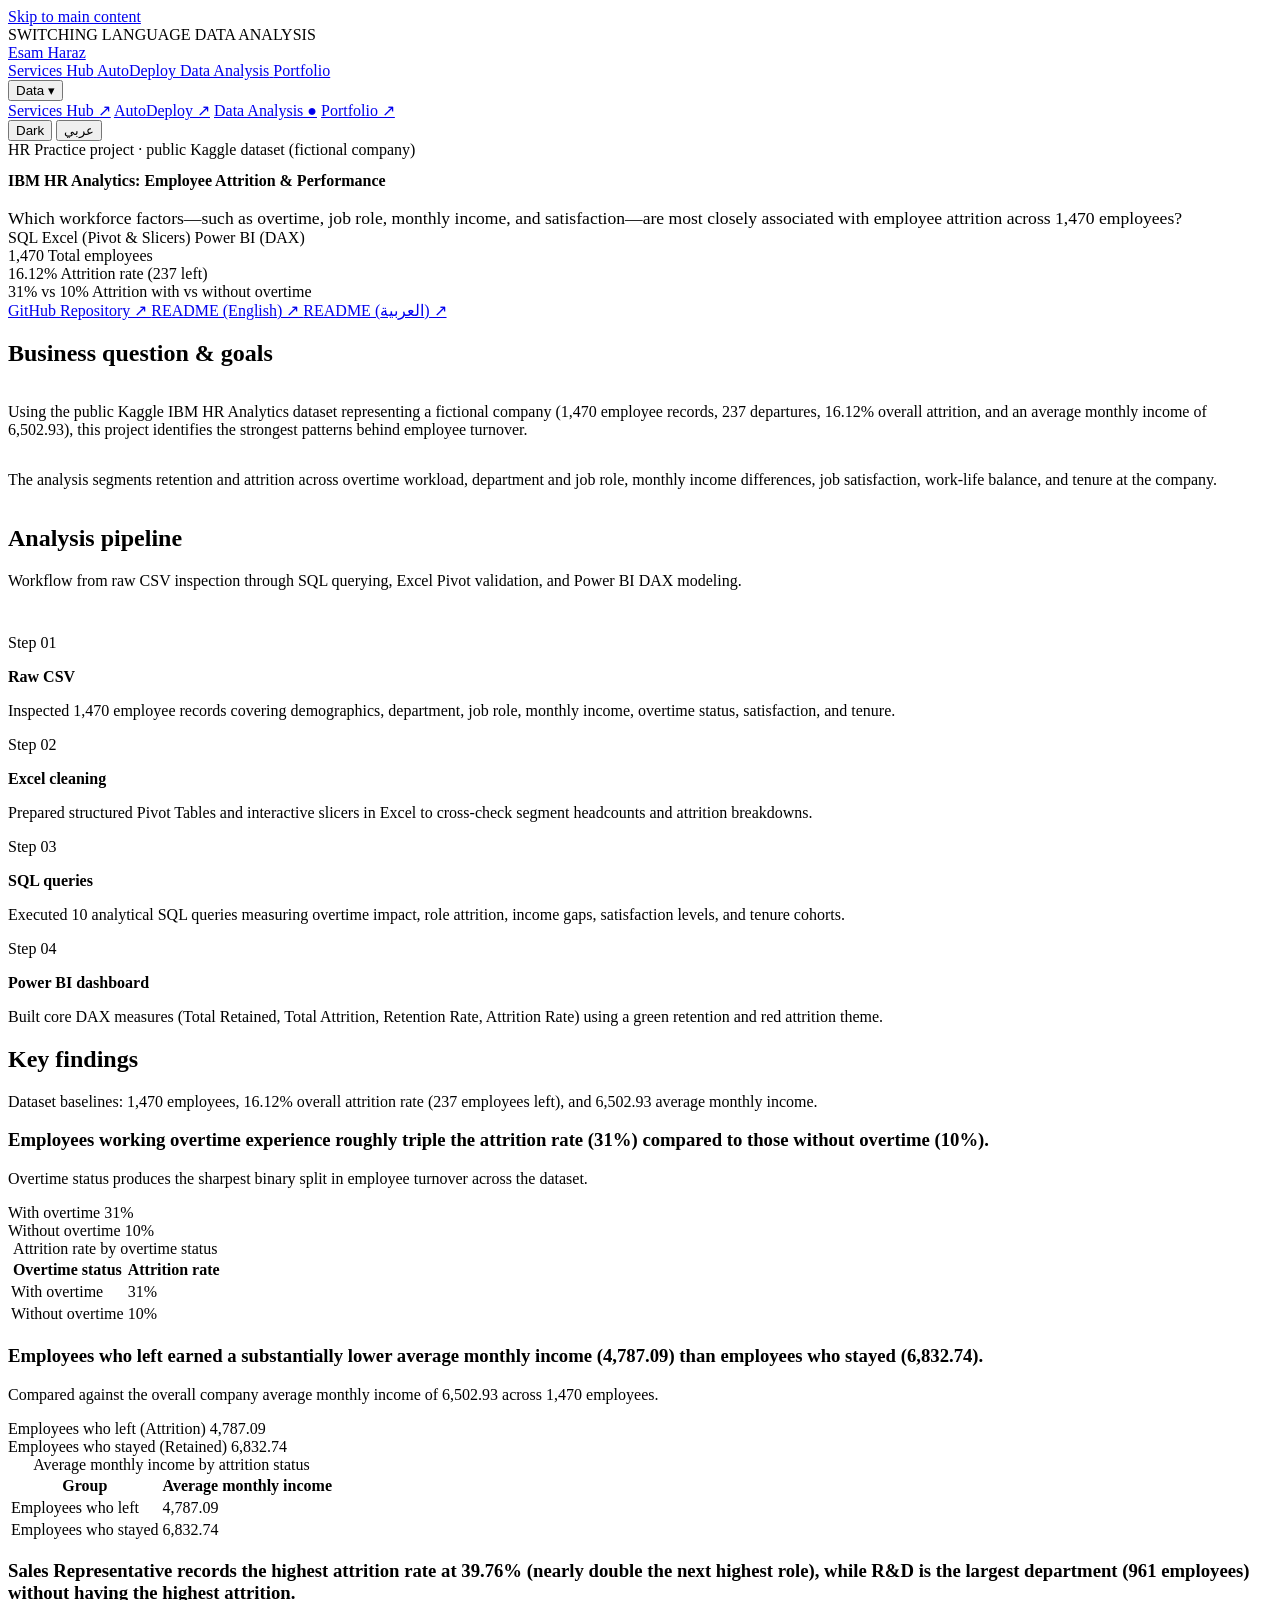
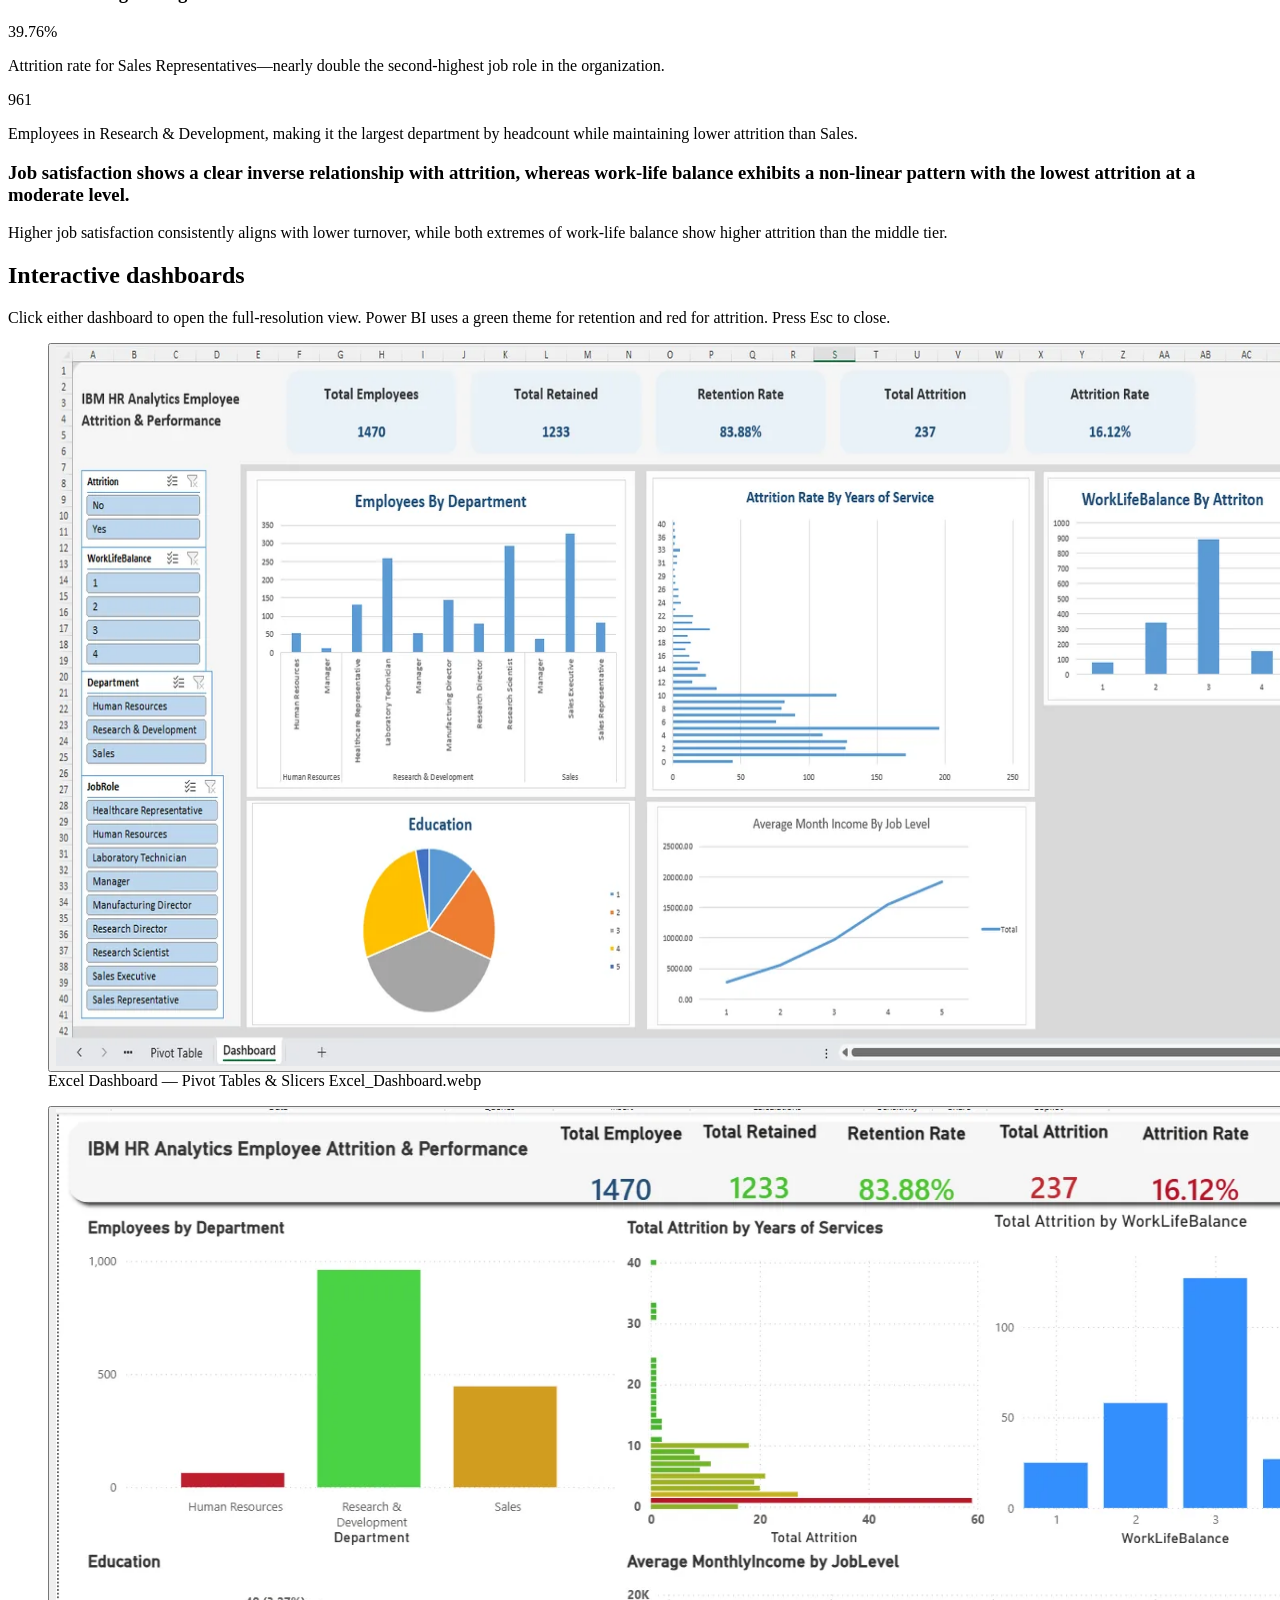
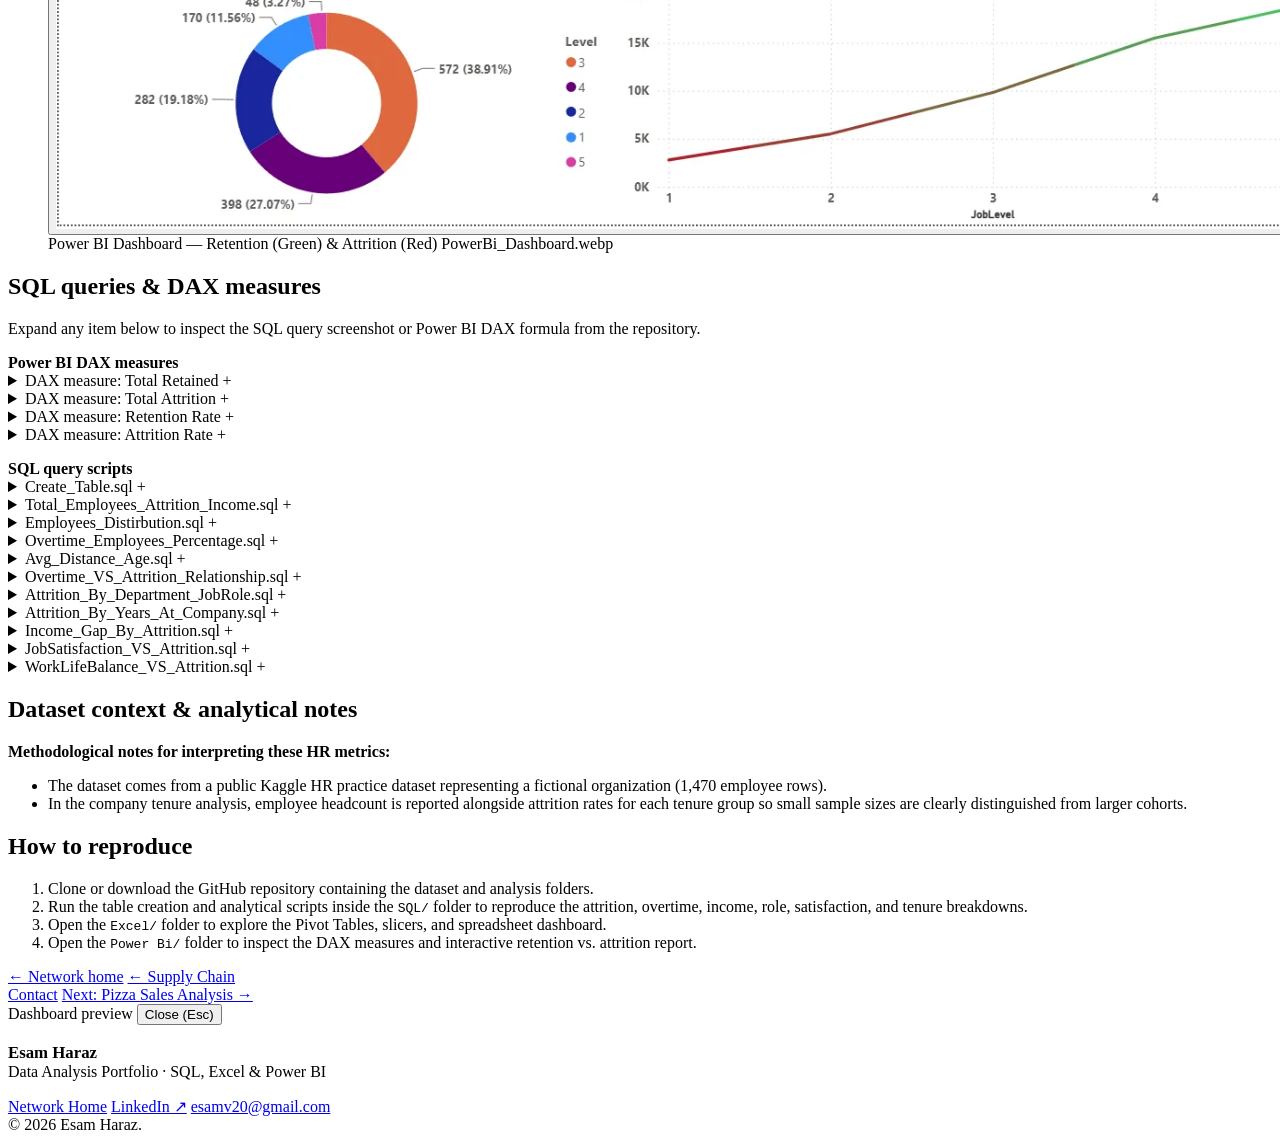
==== assets/projects/hr-attrition/index.html @ e6b3f47f "Create index.html" ====
<!DOCTYPE html>
<html lang="en" dir="ltr" data-site="data">
<head>
  <meta charset="UTF-8">
  <meta name="viewport" content="width=device-width, initial-scale=1.0">

  <!-- Single Site Config Block -->
  <script>
    window.SITE_CONFIG = {
      baseUrl: "https://esam-haraz.github.io/Data-Analysis/",
      currentSiteId: "data",
      sitesGraph: [
        { id: "hub", labelEn: "Services Hub", labelAr: "المركز الرئيسي", url: "https://esam-haraz.github.io/hub/" },
        { id: "autodeploy", labelEn: "AutoDeploy", labelAr: "AutoDeploy", url: "https://esam-haraz.github.io/AutoDeploy/" },
        { id: "data", labelEn: "Data Analysis", labelAr: "تحليل البيانات", url: "../../../" },
        { id: "portfolio", labelEn: "Portfolio", labelAr: "معرض الأعمال", url: "https://esam-haraz.github.io/portfolio/" }
      ],
      hubContactUrl: "mailto:esamv20@gmail.com",
      email: "esamv20@gmail.com",
      linkedinUrl: "https://www.linkedin.com/in/esam-haraz-459925402"
    };
  </script>

  <!-- Primary SEO & Canonical Metadata -->
  <title>IBM HR Analytics: Employee Attrition &amp; Performance — Esam Haraz</title>
  <meta name="description" content="HR attrition analysis across 1,470 fictional employee records examining overtime, job roles, monthly income gaps, job satisfaction, and work-life balance using SQL, Excel, and Power BI.">
  <meta name="author" content="Esam Haraz">
  <link rel="canonical" id="meta-canonical" href="https://esam-haraz.github.io/Data-Analysis/assets/projects/hr-attrition/">

  <!-- Open Graph & Social Sharing Metadata -->
  <meta property="og:type" content="article">
  <meta property="og:locale" content="en_US">
  <meta property="og:locale:alternate" content="ar_EG">
  <meta property="og:title" content="IBM HR Analytics: Employee Attrition &amp; Performance — Esam Haraz">
  <meta property="og:description" content="HR case study analyzing 1,470 employee records with SQL queries, Excel Pivot Tables, and Power BI DAX measures.">
  <meta property="og:url" id="meta-og-url" content="https://esam-haraz.github.io/Data-Analysis/assets/projects/hr-attrition/">
  <meta property="og:image" id="meta-og-image" content="https://esam-haraz.github.io/Data-Analysis/assets/projects/hr-attrition/PowerBi_Dashboard.webp">
  <meta name="twitter:card" content="summary_large_image">
  <meta name="twitter:title" content="IBM HR Analytics: Employee Attrition &amp; Performance — Esam Haraz">
  <meta name="twitter:description" content="HR case study analyzing 1,470 employee records with SQL queries, Excel Pivot Tables, and Power BI DAX measures.">
  <meta name="twitter:image" id="meta-twitter-image" content="https://esam-haraz.github.io/Data-Analysis/assets/projects/hr-attrition/PowerBi_Dashboard.webp">

  <script>
    (function () {
      var base = (window.SITE_CONFIG && window.SITE_CONFIG.baseUrl) || "https://esam-haraz.github.io/Data-Analysis/";
      if (!base.endsWith("/")) base += "/";
      var pageUrl = base + "assets/projects/hr-attrition/";
      var imgUrl = base + "assets/projects/hr-attrition/PowerBi_Dashboard.webp";
      var canonical = document.getElementById("meta-canonical");
      var ogUrl = document.getElementById("meta-og-url");
      var ogImg = document.getElementById("meta-og-image");
      var twImg = document.getElementById("meta-twitter-image");
      if (canonical) canonical.setAttribute("href", pageUrl);
      if (ogUrl) ogUrl.setAttribute("content", pageUrl);
      if (ogImg) ogImg.setAttribute("content", imgUrl);
      if (twImg) twImg.setAttribute("content", imgUrl);
    })();
  </script>

  <!-- Inline Vector Favicon (Pipeline Amber #FFB020) -->
  <link rel="icon" type="image/svg+xml" href="data:image/svg+xml,%3Csvg xmlns='http://www.w3.org/2000/svg' viewBox='0 0 64 64'%3E%3Crect x='4' y='4' width='56' height='56' rx='12' fill='%230D1F1A' stroke='%23FFB020' stroke-width='3'/%3E%3Crect x='16' y='34' width='8' height='16' rx='4' fill='%23FFB020'/%3E%3Crect x='28' y='24' width='8' height='26' rx='4' fill='%23FFB020'/%3E%3Crect x='40' y='15' width='8' height='35' rx='4' fill='%23FFB020'/%3E%3C/svg%3E">

  <!-- Google Fonts -->
  <link rel="preconnect" href="https://fonts.googleapis.com">
  <link rel="preconnect" href="https://fonts.gstatic.com" crossorigin>
  <link href="https://fonts.googleapis.com/css2?family=Bricolage+Grotesque:wght@700;800&family=DM+Mono:wght@400;500&family=IBM+Plex+Sans+Arabic:wght@400;500;600;700&family=Instrument+Sans:wght@400;500;600;700&display=swap" rel="stylesheet">

  <!-- Shared Design System v1.1 -->
  <link rel="stylesheet" href="../../ds.css">
  <script src="../../ds.js" defer></script>
</head>
<body class="has-rail">
  <a href="#main-content" class="ds-skip-link" data-i18n="skipToMain">Skip to main content</a>

  <!-- Circular Language Transition Curtain -->
  <div class="ds-curtain" id="ds-curtain" aria-hidden="true">
    <div class="ds-curtain-layer ds-curtain-outer" id="ds-curtain-outer"></div>
    <div class="ds-curtain-layer ds-curtain-inner" id="ds-curtain-inner">
      <span class="ds-curtain-sub" id="ds-curtain-sub">SWITCHING LANGUAGE</span>
      <span class="ds-curtain-label" id="ds-curtain-label">DATA ANALYSIS</span>
    </div>
  </div>

  <!-- Site Header -->
  <header class="ds-header">
    <a href="../../../" class="ds-brand">
      <span class="ds-brand-mark" aria-hidden="true"></span>
      <span data-i18n="brandName">Esam Haraz</span>
    </a>

    <nav class="ds-mini-graph" id="ds-mini-graph" aria-label="Sites network navigation">
      <a href="https://esam-haraz.github.io/hub/" class="ds-mini-node">
        <span class="ds-mini-dot" aria-hidden="true"></span>
        <span>Services Hub</span>
      </a>
      <span class="ds-mini-edge" aria-hidden="true"></span>
      <a href="https://esam-haraz.github.io/AutoDeploy/" class="ds-mini-node">
        <span class="ds-mini-dot" aria-hidden="true"></span>
        <span>AutoDeploy</span>
      </a>
      <span class="ds-mini-edge" aria-hidden="true"></span>
      <a href="../../../" class="ds-mini-node is-current" aria-current="page">
        <span class="ds-mini-dot" aria-hidden="true"></span>
        <span>Data Analysis</span>
      </a>
      <span class="ds-mini-edge" aria-hidden="true"></span>
      <a href="https://esam-haraz.github.io/portfolio/" class="ds-mini-node">
        <span class="ds-mini-dot" aria-hidden="true"></span>
        <span>Portfolio</span>
      </a>
    </nav>

    <div class="ds-nav-dropdown" id="ds-nav-dropdown">
      <button type="button"
              class="ds-nav-dropdown-btn"
              id="ds-nav-dropdown-btn"
              aria-expanded="false"
              aria-controls="ds-nav-dropdown-menu">
        Data ▾
      </button>
      <div class="ds-nav-dropdown-menu" id="ds-nav-dropdown-menu" role="menu">
        <a href="https://esam-haraz.github.io/hub/" role="menuitem">Services Hub ↗</a>
        <a href="https://esam-haraz.github.io/AutoDeploy/" role="menuitem">AutoDeploy ↗</a>
        <a href="../../../" class="is-current" aria-current="page" role="menuitem">Data Analysis ●</a>
        <a href="https://esam-haraz.github.io/portfolio/" role="menuitem">Portfolio ↗</a>
      </div>
    </div>

    <div class="ds-header-controls">
      <button type="button" class="ds-icon-btn" id="ds-theme-toggle" aria-pressed="false" aria-label="Switch to dark mode">
        <span data-theme-label>Dark</span>
      </button>
      <button type="button" class="ds-icon-btn" id="ds-lang-toggle" aria-label="التبديل إلى اللغة العربية">
        عربي
      </button>
    </div>
  </header>

  <!-- Mobile Top Scroll Progress Bar -->
  <div class="ds-top-progress" aria-hidden="true">
    <div class="ds-top-progress-fill"></div>
  </div>

  <!-- Desktop Vertical Pipeline Rail (No Decorative Numbers) -->
  <nav class="ds-rail" aria-label="Case study sections">
    <div class="ds-rail-track" aria-hidden="true">
      <div class="ds-rail-fill"></div>
    </div>
    <a href="#sec-hero" class="ds-rail-node is-active" data-target="sec-hero" aria-label="Overview"></a>
    <a href="#sec-question" class="ds-rail-node" data-target="sec-question" aria-label="Business question"></a>
    <a href="#sec-pipeline" class="ds-rail-node" data-target="sec-pipeline" aria-label="Analysis pipeline"></a>
    <a href="#sec-findings" class="ds-rail-node" data-target="sec-findings" aria-label="Findings"></a>
    <a href="#sec-dashboards" class="ds-rail-node" data-target="sec-dashboards" aria-label="Dashboards"></a>
    <a href="#sec-sql" class="ds-rail-node" data-target="sec-sql" aria-label="SQL and DAX"></a>
    <a href="#sec-quality" class="ds-rail-node" data-target="sec-quality" aria-label="Data notes"></a>
    <a href="#sec-reproduce" class="ds-rail-node" data-target="sec-reproduce" aria-label="How to reproduce"></a>
  </nav>

  <main id="main-content">
    <!-- ======================================================================
         1. HERO & SINGLE-METRIC KPI CARDS
         ====================================================================== -->
    <section class="ds-section" id="sec-hero" aria-labelledby="project-title">
      <div class="ds-container">
        <div class="ds-chips-row" style="margin-block-end: var(--space-3);">
          <span class="ds-chip ds-chip-accent" data-i18n="domainChip">HR</span>
          <span class="ds-chip" data-i18n="practiceChip">Practice project · public Kaggle dataset (fictional company)</span>
        </div>

        <h1 id="project-title" style="font-size: var(--text-hero); line-height: 1.15; margin-block-end: var(--space-3);" data-i18n="projectTitle">
          IBM HR Analytics: Employee Attrition &amp; Performance
        </h1>

        <p style="font-size: 1.1rem; color: var(--ink-muted); margin-block-end: var(--space-4);" data-i18n="heroQuestion">
          Which workforce factors—such as overtime, job role, monthly income, and satisfaction—are most closely associated with employee attrition across 1,470 employees?
        </p>

        <!-- Tool Chips -->
        <div class="ds-chips-row" style="margin-block-end: var(--space-5);">
          <span class="ds-chip">SQL</span>
          <span class="ds-chip" data-i18n="toolExcel">Excel (Pivot &amp; Slicers)</span>
          <span class="ds-chip">Power BI (DAX)</span>
        </div>

        <!-- 3 KPI Cards (1 Metric per Card) -->
        <div class="ds-kpi-grid">
          <div class="ds-kpi-card">
            <span class="ds-kpi-val">1,470</span>
            <span class="ds-kpi-label" data-i18n="kpi1Label">Total employees</span>
          </div>
          <div class="ds-kpi-card">
            <span class="ds-kpi-val">16.12%</span>
            <span class="ds-kpi-label" data-i18n="kpi2Label">Attrition rate (237 left)</span>
          </div>
          <div class="ds-kpi-card">
            <span class="ds-kpi-val">31% vs 10%</span>
            <span class="ds-kpi-label" data-i18n="kpi3Label">Attrition with vs without overtime</span>
          </div>
        </div>

        <!-- Action Buttons -->
        <div class="ds-chips-row">
          <a href="https://github.com/Esam-Haraz/IBM-HR-Analytics-Employee-Attrition-Performance" target="_blank" rel="noopener noreferrer" class="ds-btn ds-btn-primary" data-i18n="btnRepo">
            GitHub Repository ↗
          </a>
          <a href="https://github.com/Esam-Haraz/IBM-HR-Analytics-Employee-Attrition-Performance/blob/main/README.md" target="_blank" rel="noopener noreferrer" class="ds-btn ds-btn-secondary" data-i18n="btnReadmeEn">
            README (English) ↗
          </a>
          <a href="https://github.com/Esam-Haraz/IBM-HR-Analytics-Employee-Attrition-Performance/blob/main/README.ar.md" target="_blank" rel="noopener noreferrer" class="ds-btn ds-btn-secondary" data-i18n="btnReadmeAr">
            README (العربية) ↗
          </a>
        </div>
      </div>
    </section>

    <!-- ======================================================================
         2. BUSINESS QUESTION
         ====================================================================== -->
    <section class="ds-section" id="sec-question" aria-labelledby="q-title">
      <div class="ds-container">
        <div class="ds-section-header">
          <h2 class="ds-section-title" id="q-title" data-i18n="qTitle">Business question &amp; goals</h2>
        </div>

        <div class="ds-node">
          <div class="ds-node-body" style="display: flex; flex-direction: column; gap: var(--space-3);">
            <p data-i18n="qPara1">
              Using the public Kaggle IBM HR Analytics dataset representing a fictional company (1,470 employee records, 237 departures, 16.12% overall attrition, and an average monthly income of 6,502.93), this project identifies the strongest patterns behind employee turnover.
            </p>
            <p data-i18n="qPara2">
              The analysis segments retention and attrition across overtime workload, department and job role, monthly income differences, job satisfaction, work-life balance, and tenure at the company.
            </p>
          </div>
        </div>
      </div>
    </section>

    <!-- ======================================================================
         3. ANALYSIS PIPELINE (4 STEPS WITH NUMBERING)
         ====================================================================== -->
    <section class="ds-section" id="sec-pipeline" aria-labelledby="pipe-title">
      <div class="ds-container">
        <div class="ds-section-header">
          <h2 class="ds-section-title" id="pipe-title" data-i18n="pipeTitle">Analysis pipeline</h2>
          <p class="ds-section-desc" data-i18n="pipeDesc">
            Workflow from raw CSV inspection through SQL querying, Excel Pivot validation, and Power BI DAX modeling.
          </p>
        </div>

        <svg class="ds-connector" data-scroll-fill viewBox="0 0 800 24" preserveAspectRatio="none" style="inline-size: 100%; block-size: 24px; margin-block-end: var(--space-3);" aria-hidden="true">
          <line class="ds-connector-base" x1="0" y1="12" x2="800" y2="12"></line>
          <line class="ds-connector-fill" x1="0" y1="12" x2="800" y2="12"></line>
        </svg>

        <div class="ds-pipeline-row">
          <div class="ds-pipeline-step">
            <span class="ds-step-badge">Step 01</span>
            <h3 style="font-size: var(--text-h3);" data-i18n="pStep1Title">Raw CSV</h3>
            <p style="font-size: var(--text-sm); color: var(--ink-muted);" data-i18n="pStep1Body">
              Inspected 1,470 employee records covering demographics, department, job role, monthly income, overtime status, satisfaction, and tenure.
            </p>
          </div>

          <div class="ds-pipeline-step">
            <span class="ds-step-badge">Step 02</span>
            <h3 style="font-size: var(--text-h3);" data-i18n="pStep2Title">Excel cleaning</h3>
            <p style="font-size: var(--text-sm); color: var(--ink-muted);" data-i18n="pStep2Body">
              Prepared structured Pivot Tables and interactive slicers in Excel to cross-check segment headcounts and attrition breakdowns.
            </p>
          </div>

          <div class="ds-pipeline-step">
            <span class="ds-step-badge">Step 03</span>
            <h3 style="font-size: var(--text-h3);" data-i18n="pStep3Title">SQL queries</h3>
            <p style="font-size: var(--text-sm); color: var(--ink-muted);" data-i18n="pStep3Body">
              Executed 10 analytical SQL queries measuring overtime impact, role attrition, income gaps, satisfaction levels, and tenure cohorts.
            </p>
          </div>

          <div class="ds-pipeline-step">
            <span class="ds-step-badge">Step 04</span>
            <h3 style="font-size: var(--text-h3);" data-i18n="pStep4Title">Power BI dashboard</h3>
            <p style="font-size: var(--text-sm); color: var(--ink-muted);" data-i18n="pStep4Body">
              Built core DAX measures (Total Retained, Total Attrition, Retention Rate, Attrition Rate) using a green retention and red attrition theme.
            </p>
          </div>
        </div>
      </div>
    </section>

    <!-- ======================================================================
         4. FINDINGS (ZERO-BASELINE HORIZONTAL BARS & SINGLE-NUMBER CALLOUTS)
         ====================================================================== -->
    <section class="ds-section" id="sec-findings" aria-labelledby="find-title">
      <div class="ds-container">
        <div class="ds-section-header">
          <h2 class="ds-section-title" id="find-title" data-i18n="findTitle">Key findings</h2>
          <p class="ds-section-desc" data-i18n="findDesc">
            Dataset baselines: 1,470 employees, 16.12% overall attrition rate (237 employees left), and 6,502.93 average monthly income.
          </p>
        </div>

        <div class="ds-findings-list">

          <!-- Finding 1: Overtime vs Attrition (2 Comparable Percentages -> Zero-Baseline Bars) -->
          <article class="ds-finding-card">
            <div>
              <h3 class="ds-finding-title" data-i18n="f1Title">
                Employees working overtime experience roughly triple the attrition rate (31%) compared to those without overtime (10%).
              </h3>
              <p class="ds-finding-note" data-i18n="f1Note">
                Overtime status produces the sharpest binary split in employee turnover across the dataset.
              </p>
            </div>

            <div class="ds-bar-chart" role="img" aria-label="Attrition rate by overtime status: With overtime 31%, Without overtime 10%">
              <div class="ds-bar-row">
                <div class="ds-bar-meta">
                  <span class="ds-bar-label" data-i18n="otYes">With overtime</span>
                  <span class="ds-bar-val">31%</span>
                </div>
                <div class="ds-bar-track">
                  <div class="ds-bar-fill" style="--bar-pct: 31;"></div>
                </div>
              </div>

              <div class="ds-bar-row">
                <div class="ds-bar-meta">
                  <span class="ds-bar-label" data-i18n="otNo">Without overtime</span>
                  <span class="ds-bar-val">10%</span>
                </div>
                <div class="ds-bar-track">
                  <div class="ds-bar-fill" style="--bar-pct: 10;"></div>
                </div>
              </div>
            </div>

            <table class="ds-sr-only">
              <caption>Attrition rate by overtime status</caption>
              <thead>
                <tr><th scope="col">Overtime status</th><th scope="col">Attrition rate</th></tr>
              </thead>
              <tbody>
                <tr><td>With overtime</td><td>31%</td></tr>
                <tr><td>Without overtime</td><td>10%</td></tr>
              </tbody>
            </table>
          </article>

          <!-- Finding 2: Monthly Income Gap (2 Comparable Numbers -> Zero-Baseline Bars) -->
          <article class="ds-finding-card">
            <div>
              <h3 class="ds-finding-title" data-i18n="f2Title">
                Employees who left earned a substantially lower average monthly income (4,787.09) than employees who stayed (6,832.74).
              </h3>
              <p class="ds-finding-note" data-i18n="f2Note">
                Compared against the overall company average monthly income of 6,502.93 across 1,470 employees.
              </p>
            </div>

            <div class="ds-bar-chart" role="img" aria-label="Average monthly income by attrition status: Employees who left 4,787.09, Employees who stayed 6,832.74">
              <div class="ds-bar-row">
                <div class="ds-bar-meta">
                  <span class="ds-bar-label" data-i18n="incLeft">Employees who left (Attrition)</span>
                  <span class="ds-bar-val">4,787.09</span>
                </div>
                <div class="ds-bar-track">
                  <div class="ds-bar-fill" style="--bar-pct: 59.84;"></div>
                </div>
              </div>

              <div class="ds-bar-row">
                <div class="ds-bar-meta">
                  <span class="ds-bar-label" data-i18n="incStayed">Employees who stayed (Retained)</span>
                  <span class="ds-bar-val">6,832.74</span>
                </div>
                <div class="ds-bar-track">
                  <div class="ds-bar-fill" style="--bar-pct: 85.41;"></div>
                </div>
              </div>
            </div>

            <table class="ds-sr-only">
              <caption>Average monthly income by attrition status</caption>
              <thead>
                <tr><th scope="col">Group</th><th scope="col">Average monthly income</th></tr>
              </thead>
              <tbody>
                <tr><td>Employees who left</td><td>4,787.09</td></tr>
                <tr><td>Employees who stayed</td><td>6,832.74</td></tr>
              </tbody>
            </table>
          </article>

          <!-- Finding 3: Sales Representative 39.76% & R&D Headcount 961 (Standout Callouts, NO Bars) -->
          <article class="ds-finding-card">
            <div>
              <h3 class="ds-finding-title" data-i18n="f3Title">
                Sales Representative records the highest attrition rate at 39.76% (nearly double the next highest role), while R&amp;D is the largest department (961 employees) without having the highest attrition.
              </h3>
            </div>

            <div class="ds-callout">
              <span class="ds-callout-num">39.76%</span>
              <p class="ds-callout-text" data-i18n="f3Callout1">
                Attrition rate for Sales Representatives—nearly double the second-highest job role in the organization.
              </p>
            </div>

            <div class="ds-callout">
              <span class="ds-callout-num">961</span>
              <p class="ds-callout-text" data-i18n="f3Callout2">
                Employees in Research &amp; Development, making it the largest department by headcount while maintaining lower attrition than Sales.
              </p>
            </div>
          </article>

          <!-- Finding 4: Job Satisfaction & Work-Life Balance Patterns -->
          <article class="ds-finding-card">
            <div>
              <h3 class="ds-finding-title" data-i18n="f4Title">
                Job satisfaction shows a clear inverse relationship with attrition, whereas work-life balance exhibits a non-linear pattern with the lowest attrition at a moderate level.
              </h3>
              <p class="ds-finding-note" data-i18n="f4Note">
                Higher job satisfaction consistently aligns with lower turnover, while both extremes of work-life balance show higher attrition than the middle tier.
              </p>
            </div>
          </article>

        </div>
      </div>
    </section>

    <!-- ======================================================================
         5. DASHBOARD SCREENSHOTS WITH KEYBOARD LIGHTBOX
         ====================================================================== -->
    <section class="ds-section" id="sec-dashboards" aria-labelledby="dash-title">
      <div class="ds-container">
        <div class="ds-section-header">
          <h2 class="ds-section-title" id="dash-title" data-i18n="dashTitle">Interactive dashboards</h2>
          <p class="ds-section-desc" data-i18n="dashDesc">
            Click either dashboard to open the full-resolution view. Power BI uses a green theme for retention and red for attrition. Press Esc to close.
          </p>
        </div>

        <div class="ds-dash-grid ds-dash-grid--2">
          <figure class="ds-dash-frame">
            <button type="button" class="ds-dash-trigger" aria-label="Zoom Excel Dashboard">
              <img src="./Excel_Dashboard.webp"
                   data-asset-name="Excel_Dashboard.webp"
                   data-i18n-alt="dash1Alt"
                   alt="Excel dashboard with Pivot Tables and interactive slicers for HR attrition analysis"
                   width="1280"
                   height="720"
                   loading="lazy">
            </button>
            <figcaption class="ds-dash-caption">
              <span data-i18n="dash1Cap">Excel Dashboard — Pivot Tables &amp; Slicers</span>
              <span class="ds-chip">Excel_Dashboard.webp</span>
            </figcaption>
          </figure>

          <figure class="ds-dash-frame">
            <button type="button" class="ds-dash-trigger" aria-label="Zoom Power BI Dashboard">
              <img src="./PowerBi_Dashboard.webp"
                   data-asset-name="PowerBi_Dashboard.webp"
                   data-i18n-alt="dash2Alt"
                   alt="Power BI dashboard displaying employee retention in green and attrition in red with DAX KPI cards"
                   width="1280"
                   height="720"
                   loading="lazy">
            </button>
            <figcaption class="ds-dash-caption">
              <span data-i18n="dash2Cap">Power BI Dashboard — Retention (Green) &amp; Attrition (Red)</span>
              <span class="ds-chip">PowerBi_Dashboard.webp</span>
            </figcaption>
          </figure>
        </div>
      </div>
    </section>

    <!-- ======================================================================
         6. SQL QUERIES (.sql FILENAMES) & DAX MEASURES (NO FILENAMES)
         ====================================================================== -->
    <section class="ds-section" id="sec-sql" aria-labelledby="sql-title">
      <div class="ds-container">
        <div class="ds-section-header">
          <h2 class="ds-section-title" id="sql-title" data-i18n="sqlTitle">SQL queries &amp; DAX measures</h2>
          <p class="ds-section-desc" data-i18n="sqlDesc">
            Expand any item below to inspect the SQL query screenshot or Power BI DAX formula from the repository.
          </p>
        </div>

        <!-- Power BI DAX Measures (No filenames in summary) -->
        <h3 style="font-size: var(--text-h3); margin-block-end: var(--space-3);" data-i18n="daxSubheading">Power BI DAX measures</h3>
        <div class="ds-accordion-list" style="margin-block-end: var(--space-6);">
          <details class="ds-details">
            <summary class="ds-summary">
              <span>DAX measure: Total Retained</span>
              <span class="ds-summary-indicator" aria-hidden="true">+</span>
            </summary>
            <div class="ds-details-body">
              <img src="./Dax_Total_Retained.webp" data-asset-name="Dax_Total_Retained.webp" alt="Power BI DAX formula screenshot for Total Retained measure" width="1200" height="420" loading="lazy">
            </div>
          </details>

          <details class="ds-details">
            <summary class="ds-summary">
              <span>DAX measure: Total Attrition</span>
              <span class="ds-summary-indicator" aria-hidden="true">+</span>
            </summary>
            <div class="ds-details-body">
              <img src="./Dax_Total_Attrition.webp" data-asset-name="Dax_Total_Attrition.webp" alt="Power BI DAX formula screenshot for Total Attrition measure" width="1200" height="420" loading="lazy">
            </div>
          </details>

          <details class="ds-details">
            <summary class="ds-summary">
              <span>DAX measure: Retention Rate</span>
              <span class="ds-summary-indicator" aria-hidden="true">+</span>
            </summary>
            <div class="ds-details-body">
              <img src="./Dax_Retention_Rate.webp" data-asset-name="Dax_Retention_Rate.webp" alt="Power BI DAX formula screenshot for Retention Rate measure" width="1200" height="420" loading="lazy">
            </div>
          </details>

          <details class="ds-details">
            <summary class="ds-summary">
              <span>DAX measure: Attrition Rate</span>
              <span class="ds-summary-indicator" aria-hidden="true">+</span>
            </summary>
            <div class="ds-details-body">
              <img src="./Dax_Attrition_Rate.webp" data-asset-name="Dax_Attrition_Rate.webp" alt="Power BI DAX formula screenshot for Attrition Rate measure" width="1200" height="420" loading="lazy">
            </div>
          </details>
        </div>

        <!-- SQL Queries (Exact .sql filenames including Employees_Distirbution.sql) -->
        <h3 style="font-size: var(--text-h3); margin-block-end: var(--space-3);" data-i18n="sqlSubheading">SQL query scripts</h3>
        <div class="ds-accordion-list">
          <details class="ds-details">
            <summary class="ds-summary">
              <span>Create_Table.sql</span>
              <span class="ds-summary-indicator" aria-hidden="true">+</span>
            </summary>
            <div class="ds-details-body">
              <img src="./Create_Table.webp" data-asset-name="Create_Table.webp" alt="SQL query screenshot for Create_Table.sql" width="1200" height="675" loading="lazy">
            </div>
          </details>

          <details class="ds-details">
            <summary class="ds-summary">
              <span>Total_Employees_Attrition_Income.sql</span>
              <span class="ds-summary-indicator" aria-hidden="true">+</span>
            </summary>
            <div class="ds-details-body">
              <img src="./Total_Employees_Attrition_Income.webp" data-asset-name="Total_Employees_Attrition_Income.webp" alt="SQL query screenshot for Total_Employees_Attrition_Income.sql" width="1200" height="675" loading="lazy">
            </div>
          </details>

          <details class="ds-details">
            <summary class="ds-summary">
              <span>Employees_Distirbution.sql</span>
              <span class="ds-summary-indicator" aria-hidden="true">+</span>
            </summary>
            <div class="ds-details-body">
              <img src="./Employees_Distirbution.webp" data-asset-name="Employees_Distirbution.webp" alt="SQL query screenshot for Employees_Distirbution.sql" width="1200" height="675" loading="lazy">
            </div>
          </details>

          <details class="ds-details">
            <summary class="ds-summary">
              <span>Overtime_Employees_Percentage.sql</span>
              <span class="ds-summary-indicator" aria-hidden="true">+</span>
            </summary>
            <div class="ds-details-body">
              <img src="./Overtime_Employees_Percentage.webp" data-asset-name="Overtime_Employees_Percentage.webp" alt="SQL query screenshot for Overtime_Employees_Percentage.sql" width="1200" height="675" loading="lazy">
            </div>
          </details>

          <details class="ds-details">
            <summary class="ds-summary">
              <span>Avg_Distance_Age.sql</span>
              <span class="ds-summary-indicator" aria-hidden="true">+</span>
            </summary>
            <div class="ds-details-body">
              <img src="./Avg_Distance_Age.webp" data-asset-name="Avg_Distance_Age.webp" alt="SQL query screenshot for Avg_Distance_Age.sql" width="1200" height="675" loading="lazy">
            </div>
          </details>

          <details class="ds-details">
            <summary class="ds-summary">
              <span>Overtime_VS_Attrition_Relationship.sql</span>
              <span class="ds-summary-indicator" aria-hidden="true">+</span>
            </summary>
            <div class="ds-details-body">
              <img src="./Overtime_VS_Attrition_Relationship.webp" data-asset-name="Overtime_VS_Attrition_Relationship.webp" alt="SQL query screenshot for Overtime_VS_Attrition_Relationship.sql" width="1200" height="675" loading="lazy">
            </div>
          </details>

          <details class="ds-details">
            <summary class="ds-summary">
              <span>Attrition_By_Department_JobRole.sql</span>
              <span class="ds-summary-indicator" aria-hidden="true">+</span>
            </summary>
            <div class="ds-details-body">
              <img src="./Attrition_By_Department_JobRole.webp" data-asset-name="Attrition_By_Department_JobRole.webp" alt="SQL query screenshot for Attrition_By_Department_JobRole.sql" width="1200" height="675" loading="lazy">
            </div>
          </details>

          <details class="ds-details">
            <summary class="ds-summary">
              <span>Attrition_By_Years_At_Company.sql</span>
              <span class="ds-summary-indicator" aria-hidden="true">+</span>
            </summary>
            <div class="ds-details-body">
              <img src="./Attrition_By_Years_At_Company.webp" data-asset-name="Attrition_By_Years_At_Company.webp" alt="SQL query screenshot for Attrition_By_Years_At_Company.sql" width="1200" height="675" loading="lazy">
            </div>
          </details>

          <details class="ds-details">
            <summary class="ds-summary">
              <span>Income_Gap_By_Attrition.sql</span>
              <span class="ds-summary-indicator" aria-hidden="true">+</span>
            </summary>
            <div class="ds-details-body">
              <img src="./Income_Gap_By_Attrition.webp" data-asset-name="Income_Gap_By_Attrition.webp" alt="SQL query screenshot for Income_Gap_By_Attrition.sql" width="1200" height="675" loading="lazy">
            </div>
          </details>

          <details class="ds-details">
            <summary class="ds-summary">
              <span>JobSatisfaction_VS_Attrition.sql</span>
              <span class="ds-summary-indicator" aria-hidden="true">+</span>
            </summary>
            <div class="ds-details-body">
              <img src="./JobSatisfaction_VS_Attrition.webp" data-asset-name="JobSatisfaction_VS_Attrition.webp" alt="SQL query screenshot for JobSatisfaction_VS_Attrition.sql" width="1200" height="675" loading="lazy">
            </div>
          </details>

          <details class="ds-details">
            <summary class="ds-summary">
              <span>WorkLifeBalance_VS_Attrition.sql</span>
              <span class="ds-summary-indicator" aria-hidden="true">+</span>
            </summary>
            <div class="ds-details-body">
              <img src="./WorkLifeBalance_VS_Attrition.webp" data-asset-name="WorkLifeBalance_VS_Attrition.webp" alt="SQL query screenshot for WorkLifeBalance_VS_Attrition.sql" width="1200" height="675" loading="lazy">
            </div>
          </details>
        </div>
      </div>
    </section>

    <!-- ======================================================================
         7. DATA CONTEXT & SAMPLE SIZE NOTES
         ====================================================================== -->
    <section class="ds-section" id="sec-quality" aria-labelledby="qual-title">
      <div class="ds-container">
        <div class="ds-section-header">
          <h2 class="ds-section-title" id="qual-title" data-i18n="qualTitle">Dataset context &amp; analytical notes</h2>
        </div>

        <div class="ds-notice-warn">
          <strong data-i18n="qualLead">Methodological notes for interpreting these HR metrics:</strong>
          <ul>
            <li data-i18n="qualItem1">
              The dataset comes from a public Kaggle HR practice dataset representing a fictional organization (1,470 employee rows).
            </li>
            <li data-i18n="qualItem2">
              In the company tenure analysis, employee headcount is reported alongside attrition rates for each tenure group so small sample sizes are clearly distinguished from larger cohorts.
            </li>
          </ul>
        </div>
      </div>
    </section>

    <!-- ======================================================================
         8. HOW TO REPRODUCE (FOLDER NAMES & GENERAL STEPS ONLY)
         ====================================================================== -->
    <section class="ds-section" id="sec-reproduce" aria-labelledby="repro-title">
      <div class="ds-container">
        <div class="ds-section-header">
          <h2 class="ds-section-title" id="repro-title" data-i18n="reproTitle">How to reproduce</h2>
        </div>

        <ol class="ds-steps-list">
          <li data-i18n="repro1">Clone or download the GitHub repository containing the dataset and analysis folders.</li>
          <li data-i18n="repro2">Run the table creation and analytical scripts inside the <code>SQL/</code> folder to reproduce the attrition, overtime, income, role, satisfaction, and tenure breakdowns.</li>
          <li data-i18n="repro3">Open the <code>Excel/</code> folder to explore the Pivot Tables, slicers, and spreadsheet dashboard.</li>
          <li data-i18n="repro4">Open the <code>Power Bi/</code> folder to inspect the DAX measures and interactive retention vs. attrition report.</li>
        </ol>

        <!-- 9. Project Navigation & Contact -->
        <nav class="ds-project-nav" aria-label="Project navigation">
          <div class="ds-chips-row">
            <a href="../../../" class="ds-btn ds-btn-secondary" data-i18n="navBack">← Network home</a>
            <a href="../supply-chain/" class="ds-btn ds-btn-secondary" data-i18n="navPrev">← Supply Chain</a>
          </div>
          <div class="ds-chips-row">
            <a href="mailto:esamv20@gmail.com" class="ds-btn ds-btn-secondary" data-contact-cta data-i18n="navContact">Contact</a>
            <a href="../pizza-sales/" class="ds-btn ds-btn-primary" data-i18n="navNext">Next: Pizza Sales Analysis →</a>
          </div>
        </nav>
      </div>
    </section>
  </main>

  <!-- Accessible Modal Lightbox -->
  <div class="ds-lightbox" id="ds-lightbox" role="dialog" aria-modal="true" aria-hidden="true" aria-labelledby="ds-lightbox-title">
    <div class="ds-lightbox-dialog">
      <div class="ds-lightbox-bar">
        <span class="ds-lightbox-title" id="ds-lightbox-title">Dashboard preview</span>
        <button type="button" class="ds-btn ds-btn-secondary" id="ds-lightbox-close" data-i18n="closeBtn">Close (Esc)</button>
      </div>
      <div class="ds-lightbox-body">
        <img id="ds-lightbox-img" src="" alt="">
      </div>
    </div>
  </div>

  <!-- Site Footer -->
  <footer class="ds-footer">
    <div class="ds-container">
      <div class="ds-footer-grid">
        <div>
          <strong style="font-family: var(--font-display); font-size: 1.05rem;" data-i18n="brandName">Esam Haraz</strong>
          <p style="font-size: var(--text-sm); color: var(--ink-muted); margin-block-start: var(--space-1);" data-i18n="footerTagline">
            Data Analysis Portfolio · SQL, Excel &amp; Power BI
          </p>
        </div>
        <div class="ds-footer-links">
          <a href="../../../" class="ds-btn ds-btn-secondary" data-i18n="navHome">Network Home</a>
          <a href="https://www.linkedin.com/in/esam-haraz-459925402" target="_blank" rel="noopener noreferrer" class="ds-btn ds-btn-secondary">LinkedIn ↗</a>
          <a href="mailto:esamv20@gmail.com" class="ds-btn ds-btn-secondary" data-contact-cta>esamv20@gmail.com</a>
        </div>
      </div>

      <div class="ds-footer-bottom">
        <span data-i18n="copyright">© 2026 Esam Haraz.</span>
      </div>
    </div>
  </footer>

  <!-- ==========================================================================
       BILINGUAL DICTIONARY (EN & AR) — CONSOLIDATED FOR EASY REVIEW
       ========================================================================== -->
  <script>
    window.PAGE_I18N = {
      en: {
        skipToMain: "Skip to main content",
        brandName: "Esam Haraz",
        domainChip: "HR",
        practiceChip: "Practice project · public Kaggle dataset (fictional company)",
        projectTitle: "IBM HR Analytics: Employee Attrition & Performance",
        heroQuestion: "Which workforce factors—such as overtime, job role, monthly income, and satisfaction—are most closely associated with employee attrition across 1,470 employees?",
        toolExcel: "Excel (Pivot & Slicers)",
        kpi1Label: "Total employees",
        kpi2Label: "Attrition rate (237 left)",
        kpi3Label: "Attrition with vs without overtime",
        btnRepo: "GitHub Repository ↗",
        btnReadmeEn: "README (English) ↗",
        btnReadmeAr: "README (العربية) ↗",
        qTitle: "Business question & goals",
        qPara1: "Using the public Kaggle IBM HR Analytics dataset representing a fictional company (1,470 employee records, 237 departures, 16.12% overall attrition, and an average monthly income of 6,502.93), this project identifies the strongest patterns behind employee turnover.",
        qPara2: "The analysis segments retention and attrition across overtime workload, department and job role, monthly income differences, job satisfaction, work-life balance, and tenure at the company.",
        pipeTitle: "Analysis pipeline",
        pipeDesc: "Workflow from raw CSV inspection through SQL querying, Excel Pivot validation, and Power BI DAX modeling.",
        pStep1Title: "Raw CSV",
        pStep1Body: "Inspected 1,470 employee records covering demographics, department, job role, monthly income, overtime status, satisfaction, and tenure.",
        pStep2Title: "Excel cleaning",
        pStep2Body: "Prepared structured Pivot Tables and interactive slicers in Excel to cross-check segment headcounts and attrition breakdowns.",
        pStep3Title: "SQL queries",
        pStep3Body: "Executed 10 analytical SQL queries measuring overtime impact, role attrition, income gaps, satisfaction levels, and tenure cohorts.",
        pStep4Title: "Power BI dashboard",
        pStep4Body: "Built core DAX measures (Total Retained, Total Attrition, Retention Rate, Attrition Rate) using a green retention and red attrition theme.",
        findTitle: "Key findings",
        findDesc: "Dataset baselines: 1,470 employees, 16.12% overall attrition rate (237 employees left), and 6,502.93 average monthly income.",
        f1Title: "Employees working overtime experience roughly triple the attrition rate (31%) compared to those without overtime (10%).",
        f1Note: "Overtime status produces the sharpest binary split in employee turnover across the dataset.",
        otYes: "With overtime",
        otNo: "Without overtime",
        f2Title: "Employees who left earned a substantially lower average monthly income (4,787.09) than employees who stayed (6,832.74).",
        f2Note: "Compared against the overall company average monthly income of 6,502.93 across 1,470 employees.",
        incLeft: "Employees who left (Attrition)",
        incStayed: "Employees who stayed (Retained)",
        f3Title: "Sales Representative records the highest attrition rate at 39.76% (nearly double the next highest role), while R&D is the largest department (961 employees) without having the highest attrition.",
        f3Callout1: "Attrition rate for Sales Representatives—nearly double the second-highest job role in the organization.",
        f3Callout2: "Employees in Research & Development, making it the largest department by headcount while maintaining lower attrition than Sales.",
        f4Title: "Job satisfaction shows a clear inverse relationship with attrition, whereas work-life balance exhibits a non-linear pattern with the lowest attrition at a moderate level.",
        f4Note: "Higher job satisfaction consistently aligns with lower turnover, while both extremes of work-life balance show higher attrition than the middle tier.",
        dashTitle: "Interactive dashboards",
        dashDesc: "Click either dashboard to open the full-resolution view. Power BI uses a green theme for retention and red for attrition. Press Esc to close.",
        dash1Alt: "Excel dashboard with Pivot Tables and interactive slicers for HR attrition analysis",
        dash1Cap: "Excel Dashboard — Pivot Tables & Slicers",
        dash2Alt: "Power BI dashboard displaying employee retention in green and attrition in red with DAX KPI cards",
        dash2Cap: "Power BI Dashboard — Retention (Green) & Attrition (Red)",
        sqlTitle: "SQL queries & DAX measures",
        sqlDesc: "Expand any item below to inspect the SQL query screenshot or Power BI DAX formula from the repository.",
        daxSubheading: "Power BI DAX measures",
        sqlSubheading: "SQL query scripts",
        qualTitle: "Dataset context & analytical notes",
        qualLead: "Methodological notes for interpreting these HR metrics:",
        qualItem1: "The dataset comes from a public Kaggle HR practice dataset representing a fictional organization (1,470 employee rows).",
        qualItem2: "In the company tenure analysis, employee headcount is reported alongside attrition rates for each tenure group so small sample sizes are clearly distinguished from larger cohorts.",
        reproTitle: "How to reproduce",
        repro1: "Clone or download the GitHub repository containing the dataset and analysis folders.",
        repro2: "Run the table creation and analytical scripts inside the SQL/ folder to reproduce the attrition, overtime, income, role, satisfaction, and tenure breakdowns.",
        repro3: "Open the Excel/ folder to explore the Pivot Tables, slicers, and spreadsheet dashboard.",
        repro4: "Open the Power Bi/ folder to inspect the DAX measures and interactive retention vs. attrition report.",
        navBack: "← Network home",
        navPrev: "← Supply Chain",
        navContact: "Contact",
        navNext: "Next: Pizza Sales Analysis →",
        closeBtn: "Close (Esc)",
        footerTagline: "Data Analysis Portfolio · SQL, Excel & Power BI",
        navHome: "Network Home",
        copyright: "© 2026 Esam Haraz."
      },
      ar: {
        skipToMain: "تخطي إلى المحتوى الرئيسي",
        brandName: "عصام حراز",
        domainChip: "الموارد البشرية",
        practiceChip: "مشروع تدريبي · مجموعة بيانات عامة من Kaggle (شركة افتراضية)",
        projectTitle: "تحليل بيانات الموارد البشرية: التسرب الوظيفي والأداء",
        heroQuestion: "ما العوامل الوظيفية—مثل العمل الإضافي، والمسمى الوظيفي، والدخل الشهري، والرضا الوظيفي—الأكثر ارتباطاً بالتسرب الوظيفي عبر 1,470 موظفاً؟",
        toolExcel: "Excel (Pivot وعوامل تصفية Slicers)",
        kpi1Label: "إجمالي الموظفين",
        kpi2Label: "معدل التسرب الوظيفي (غادر 237 موظفاً)",
        kpi3Label: "التسرب الوظيفي مع العمل الإضافي مقابل بدونه",
        btnRepo: "مستودع GitHub ↗",
        btnReadmeEn: "ملف README (إنجليزي) ↗",
        btnReadmeAr: "ملف README (عربي) ↗",
        qTitle: "سؤال العمل والأهداف",
        qPara1: "بالاعتماد على مجموعة بيانات IBM HR Analytics العامة على Kaggle التي تمثل شركة افتراضية (1,470 سجل موظف، و237 حالة مغادرة، ومعدل تسرب إجمالي 16.12%، ومتوسط دخل شهري 6,502.93)، يحدد هذا المشروع أبرز الأنماط المرتبطة بدوران الموظفين.",
        qPara2: "يقسم التحليل معدلات البقاء والتسرب الوظيفي وفق عبء العمل الإضافي (Overtime)، والقسم والمسمى الوظيفي، وفجوة الدخل الشهري، ومستوى الرضا الوظيفي، والتوازن بين العمل والحياة، ومدة الخدمة في الشركة.",
        pipeTitle: "مسار التحليل",
        pipeDesc: "مراحل العمل من فحص ملف CSV الخام مروراً باستعلامات SQL وجداول Pivot في Excel وحتى نمذجة DAX في Power BI.",
        pStep1Title: "البيانات الخام (CSV)",
        pStep1Body: "فحص سجلات 1,470 موظفاً وتشمل البيانات الديموغرافية والقسم والمسمى الوظيفي والدخل الشهري وحالة العمل الإضافي والرضا ومدة الخدمة.",
        pStep2Title: "التنظيف في Excel",
        pStep2Body: "إعداد جداول Pivot منظمة وعوامل تصفية (Slicers) في Excel للتحقق من أعداد الموظفين ونسب التسرب عبر الشرائح.",
        pStep3Title: "استعلامات SQL",
        pStep3Body: "تنفيذ 10 استعلامات تحليلية تقيس أثر العمل الإضافي، والتسرب حسب الدور الوظيفي، وفجوة الدخل، ومستويات الرضا، وشرائح مدة الخدمة.",
        pStep4Title: "لوحة معلومات Power BI",
        pStep4Body: "بناء مقاييس DAX الأساسية (Total Retained و Total Attrition و Retention Rate و Attrition Rate) بتصميم يميز البقاء بالأخضر والتسرب بالأحمر.",
        findTitle: "أبرز النتائج",
        findDesc: "المؤشرات الأساسية للبيانات: 1,470 موظفاً، معدل التسرب الوظيفي الإجمالي 16.12% (غادر 237 موظفاً)، ومتوسط الدخل الشهري 6,502.93.",
        f1Title: "يسجل الموظفون الذين يعملون ساعات إضافية (Overtime) معدل تسرب وظيفي يقارب ثلاثة أضعاف (31%) مقارنة بمن لا يعملون ساعات إضافية (10%).",
        f1Note: "يمثل العمل الإضافي الفارق الثنائي الأبرز في معدلات التسرب الوظيفي عبر مجموعة البيانات.",
        otYes: "مع عمل إضافي (Overtime)",
        otNo: "بدون عمل إضافي",
        f2Title: "حصل الموظفون المغادرون على متوسط دخل شهري أقل بشكل ملحوظ (4,787.09) مقارنة بالموظفين الباقين (6,832.74).",
        f2Note: "مقارنة بمتوسط الدخل الشهري العام البالغ 6,502.93 عبر جميع الموظفين البالغ عددهم 1,470 موظفاً.",
        incLeft: "الموظفون المغادرون (Attrition)",
        incStayed: "الموظفون الباقون (Retained)",
        f3Title: "يسجل دور ممثل المبيعات (Sales Representative) أعلى معدل تسرب وظيفي بنسبة 39.76% (ضعف أعلى دور يليه تقريباً)، بينما يضم قسم البحث والتطوير (R&D) أكبر عدد موظفين (961) دون أن يسجل أعلى تسرب.",
        f3Callout1: "معدل التسرب الوظيفي لفئة Sales Representative، وهو ما يقارب ضعف ثاني أعلى مسمى وظيفي في الشركة.",
        f3Callout2: "عدد الموظفين في قسم Research & Development بصفته القسم الأكبر حجماً مع بقاء معدل تسربه أقل من المبيعات.",
        f4Title: "يُظهر الرضا الوظيفي علاقة عكسية واضحة مع التسرب، بينما يتخذ التوازن بين العمل والحياة علاقة غير خطية بأقل معدل تسرب عند المستوى المتوسط.",
        f4Note: "ينخفض التسرب بانتظام مع ارتفاع الرضا الوظيفي، في حين ترتفع معدلات التسرب عند طرفي التوازن بين العمل والحياة مقارنة بالمستوى المتوسط.",
        dashTitle: "لوحات المعلومات التفاعلية",
        dashDesc: "اضغط على أي لوحة لعرضها بالحجم الكامل. تعتمد لوحة Power BI اللون الأخضر للبقاء والأحمر للتسرب الوظيفي. اضغط Esc للإغلاق.",
        dash1Alt: "لوحة معلومات Excel مزودة بجداول Pivot وعوامل تصفية تفاعلية لتحليل التسرب الوظيفي",
        dash1Cap: "لوحة معلومات Excel — جداول Pivot وعوامل التصفية",
        dash2Alt: "لوحة معلومات Power BI تعرض بقاء الموظفين بالأخضر والتسرب الوظيفي بالأحمر مع بطاقات DAX",
        dash2Cap: "لوحة معلومات Power BI — البقاء (أخضر) والتسرب الوظيفي (أحمر)",
        sqlTitle: "استعلامات SQL ومعادلات DAX",
        sqlDesc: "افتح أي عنصر أدناه لعرض لقطة استعلام SQL أو معادلة Power BI DAX من المستودع.",
        daxSubheading: "معادلات Power BI DAX",
        sqlSubheading: "ملفات استعلامات SQL",
        qualTitle: "سياق البيانات وملاحظات التحليل",
        qualLead: "ملاحظات منهجية لقراءة مؤشرات الموارد البشرية:",
        qualItem1: "تستند البيانات إلى مجموعة بيانات تدريبية عامة على Kaggle تمثل شركة افتراضية (1,470 سجل موظف).",
        qualItem2: "في تحليل مدة الخدمة بالشركة، يتم عرض عدد الموظفين في كل مجموعة جنباً إلى جنب مع معدل التسرب لتمييز العينات الصغيرة بوضوح.",
        reproTitle: "خطوات إعادة التشغيل",
        repro1: "قم باستنساخ أو تنزيل مستودع GitHub الذي يضم مجموعة البيانات ومجلدات التحليل.",
        repro2: "شغّل ملفات إنشاء الجدول والاستعلامات التحليلية داخل مجلد SQL/ لإعادة استخراج نتائج التسرب والعمل الإضافي والدخل والأدوار والرضا ومدة الخدمة.",
        repro3: "افتح مجلد Excel/ لاستعراض جداول Pivot وعوامل التصفية ولوحة المعلومات.",
        repro4: "افتح مجلد Power Bi/ لفحص معادلات DAX والتقرير التفاعلي للبقاء والتسرب الوظيفي.",
        navBack: "→ الرئيسية",
        navPrev: "→ سلاسل الإمداد",
        navContact: "تواصل معي",
        navNext: "التالي: تحليل مبيعات البيتزا ←",
        closeBtn: "إغلاق (Esc)",
        footerTagline: "معرض أعمال تحليل البيانات · SQL و Excel و Power BI",
        navHome: "الرئيسية",
        copyright: "© 2026 عصام حراز."
      }
    };
  </script>
</body>
</html>
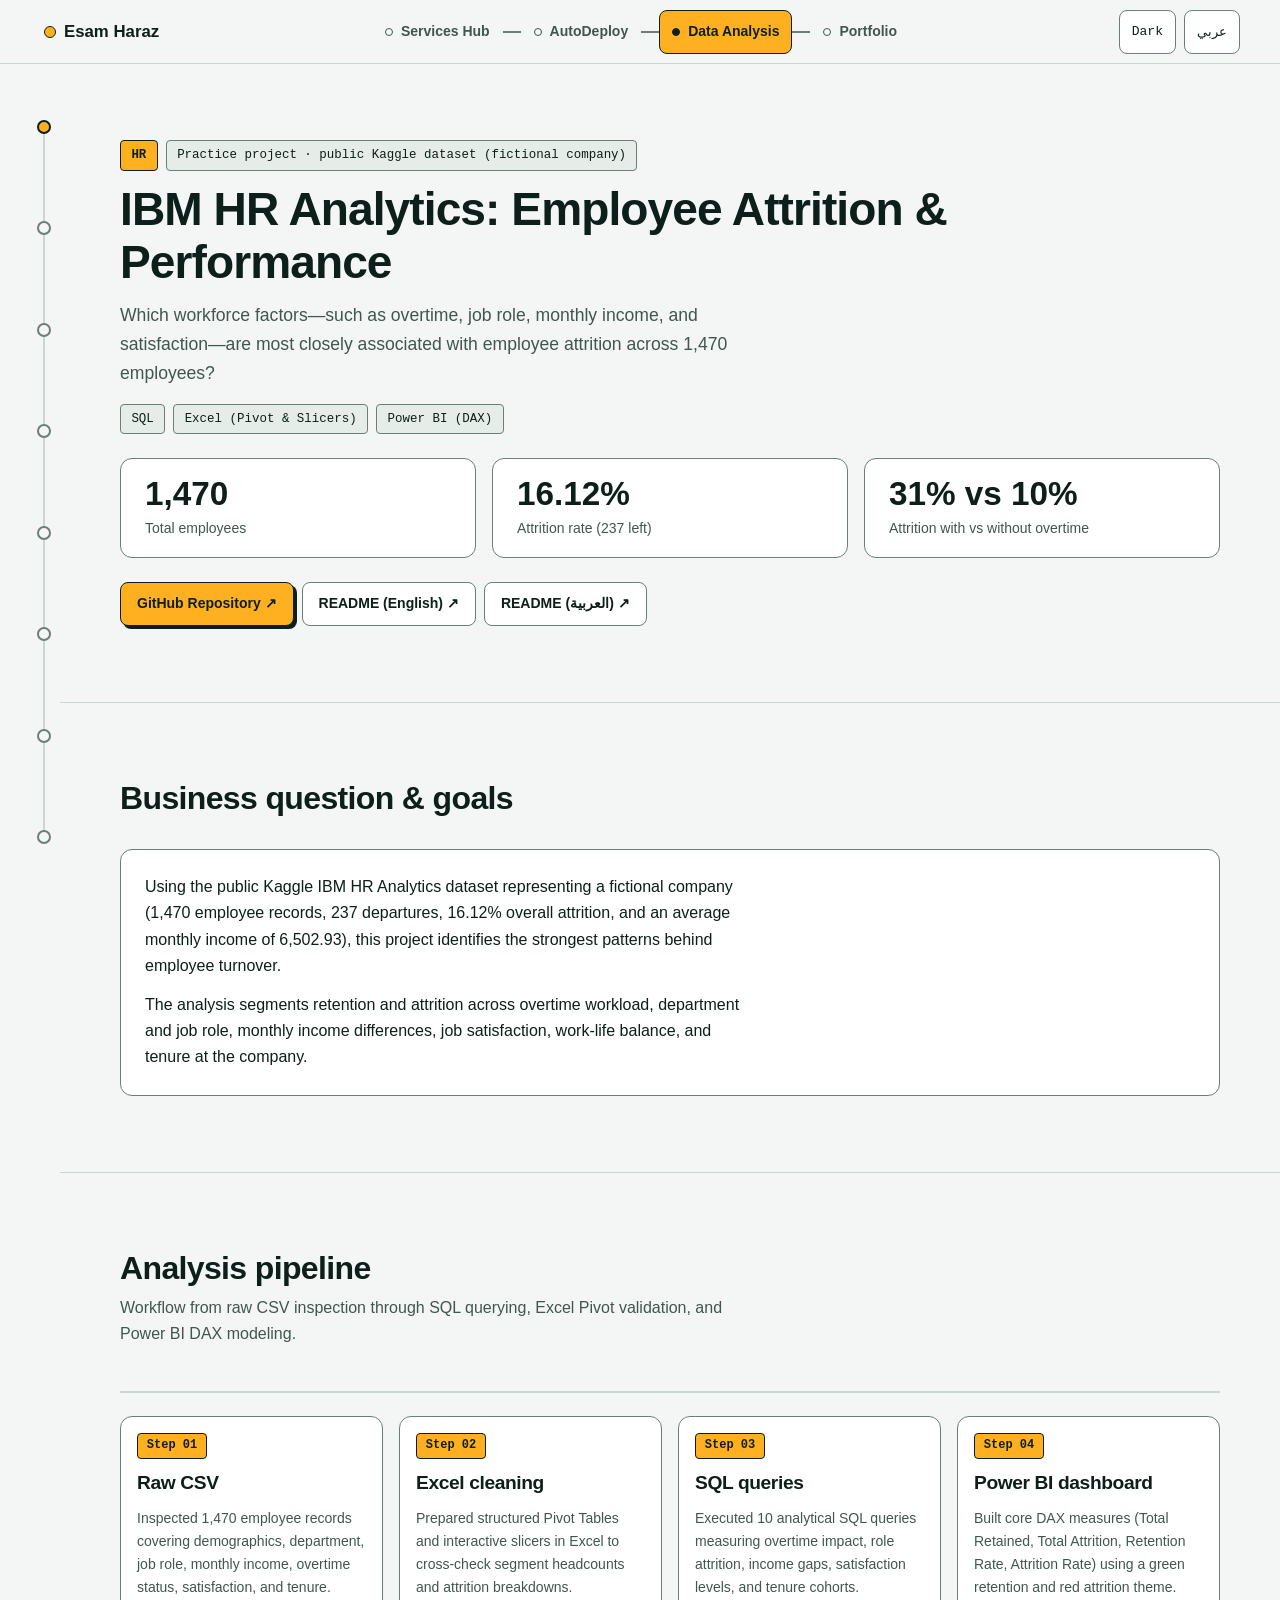
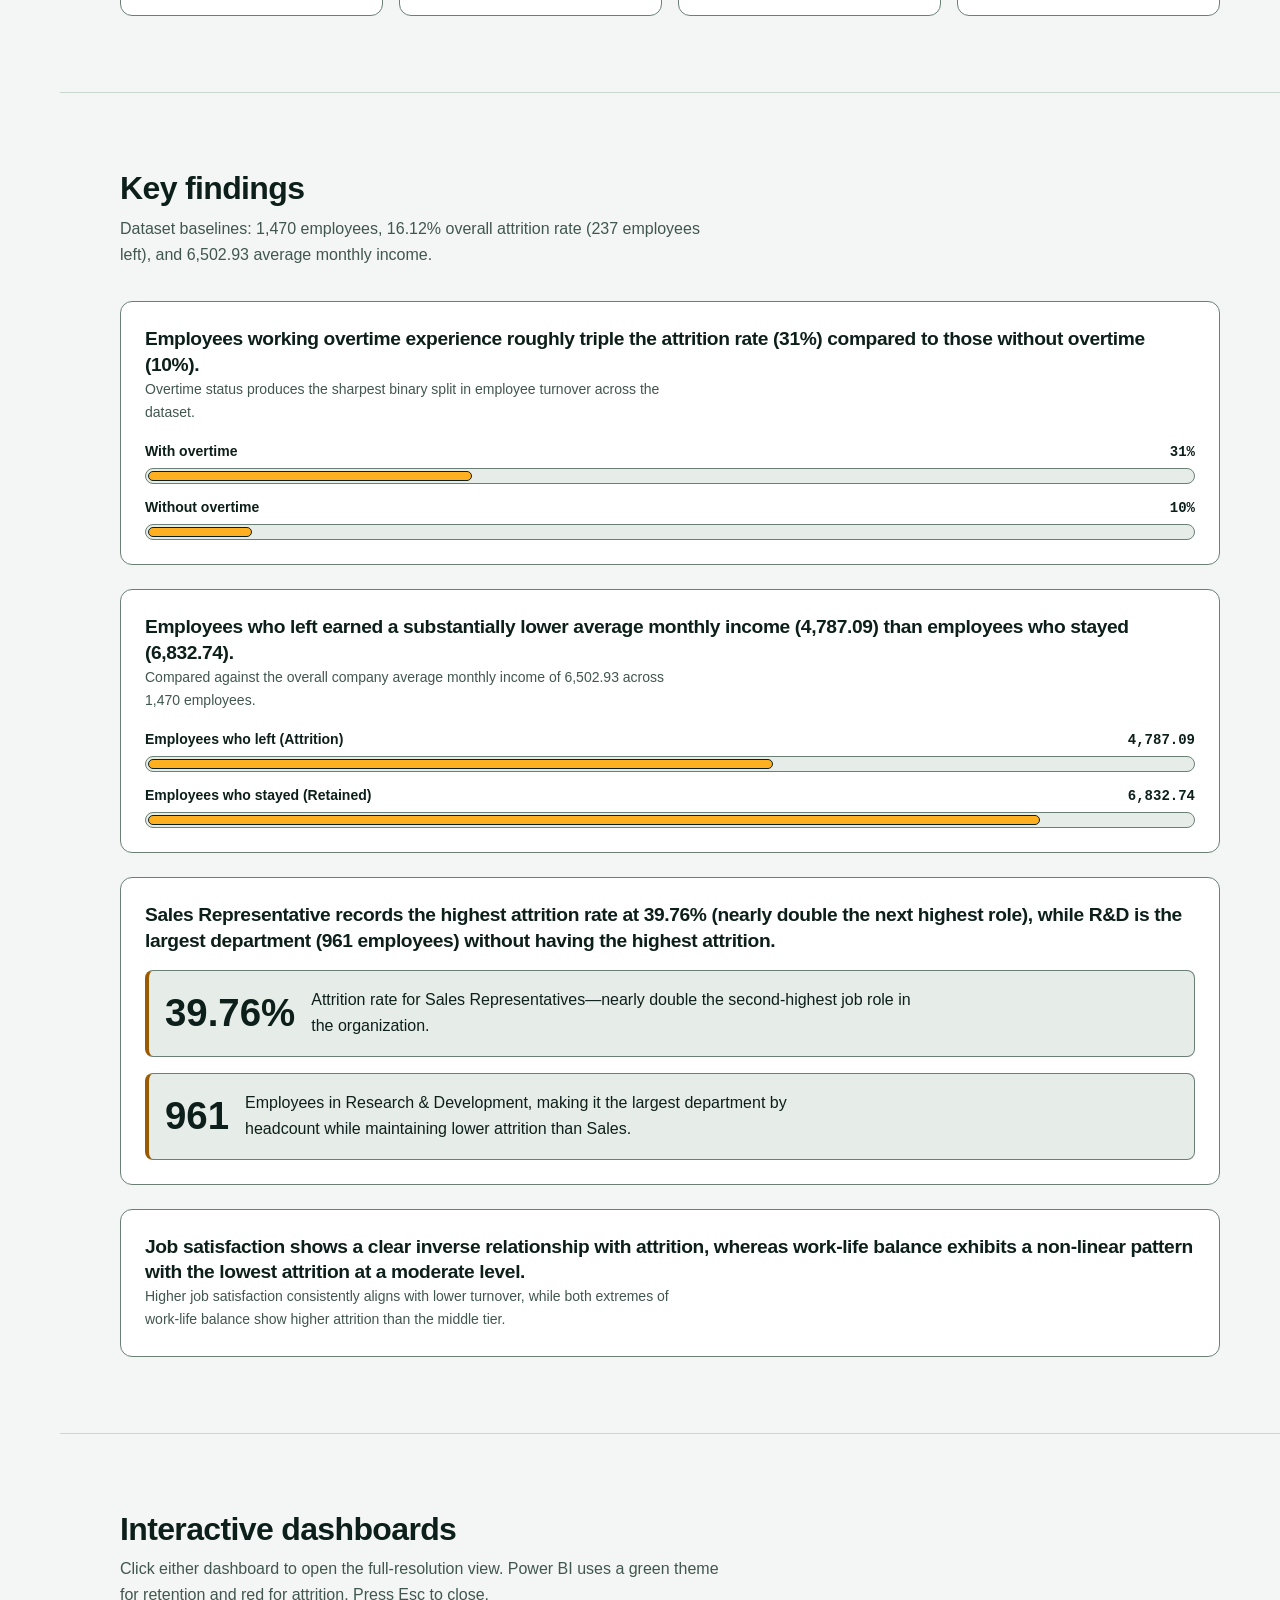
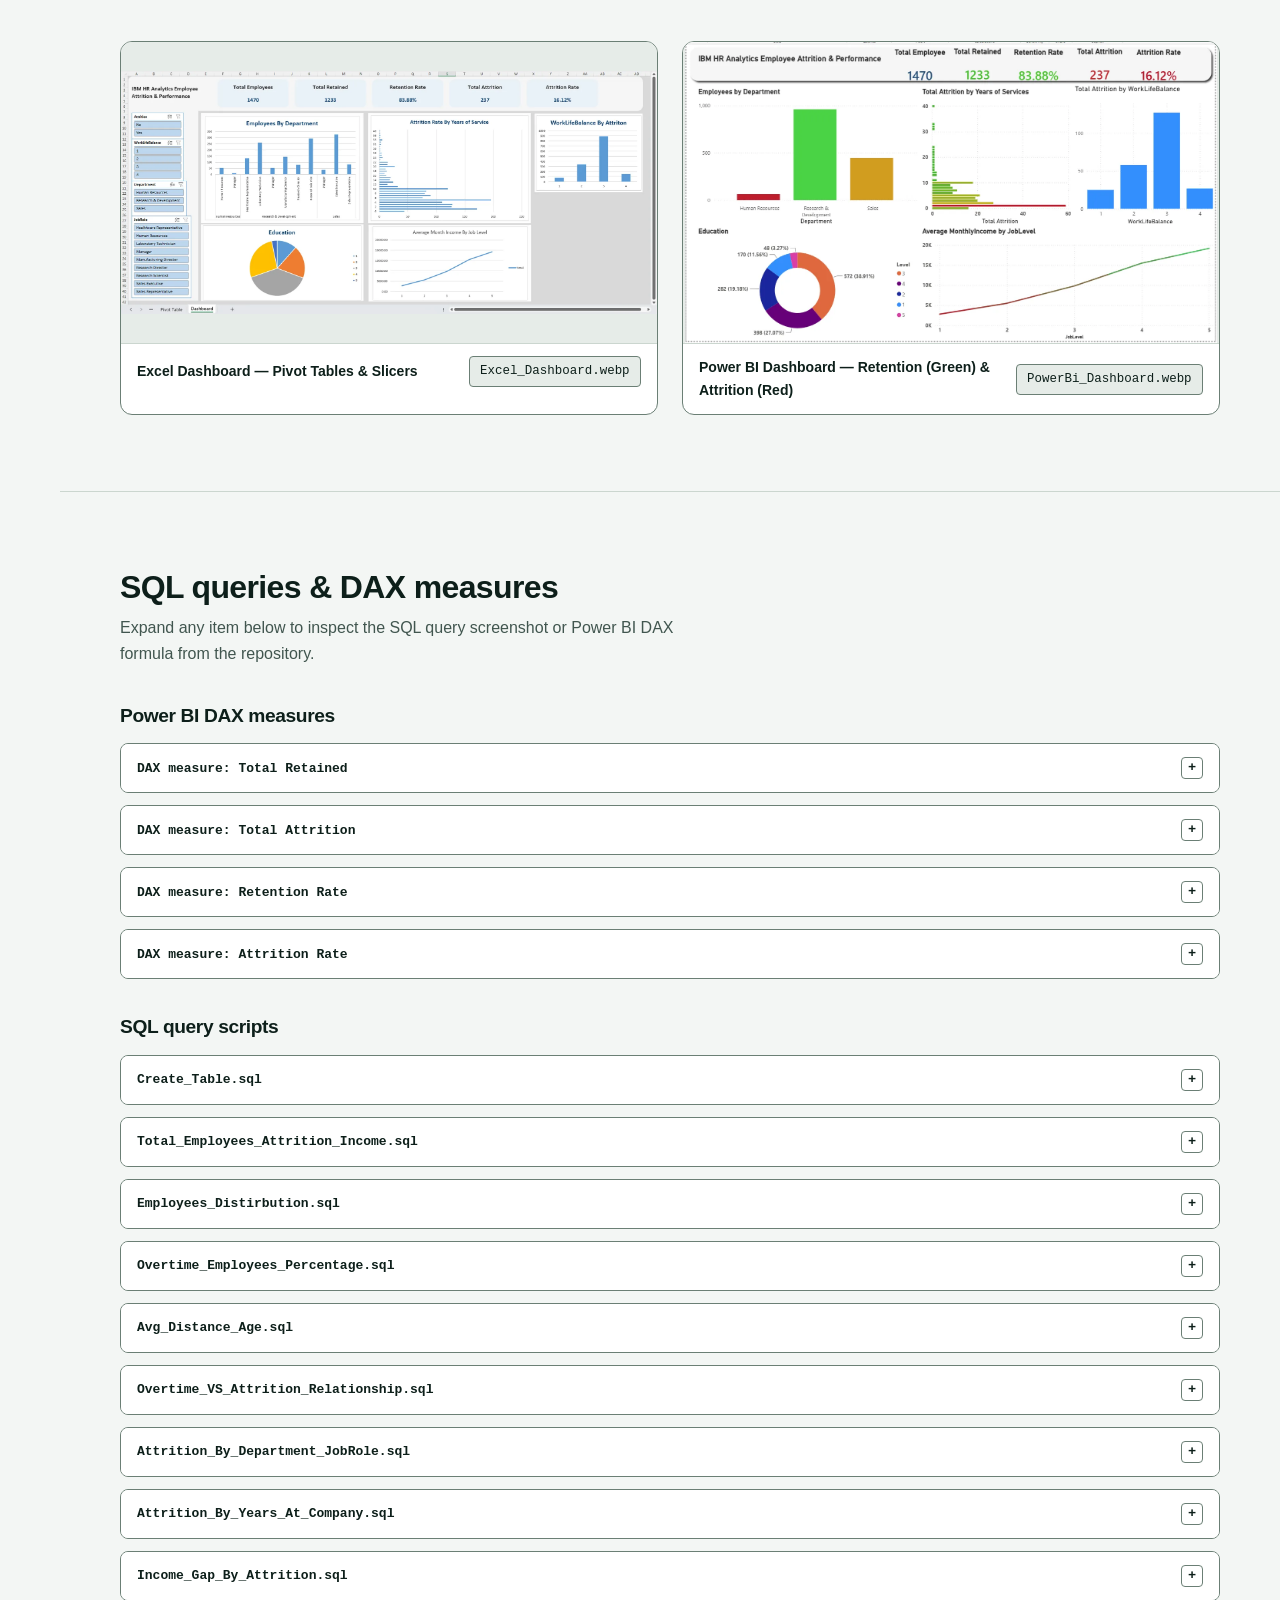
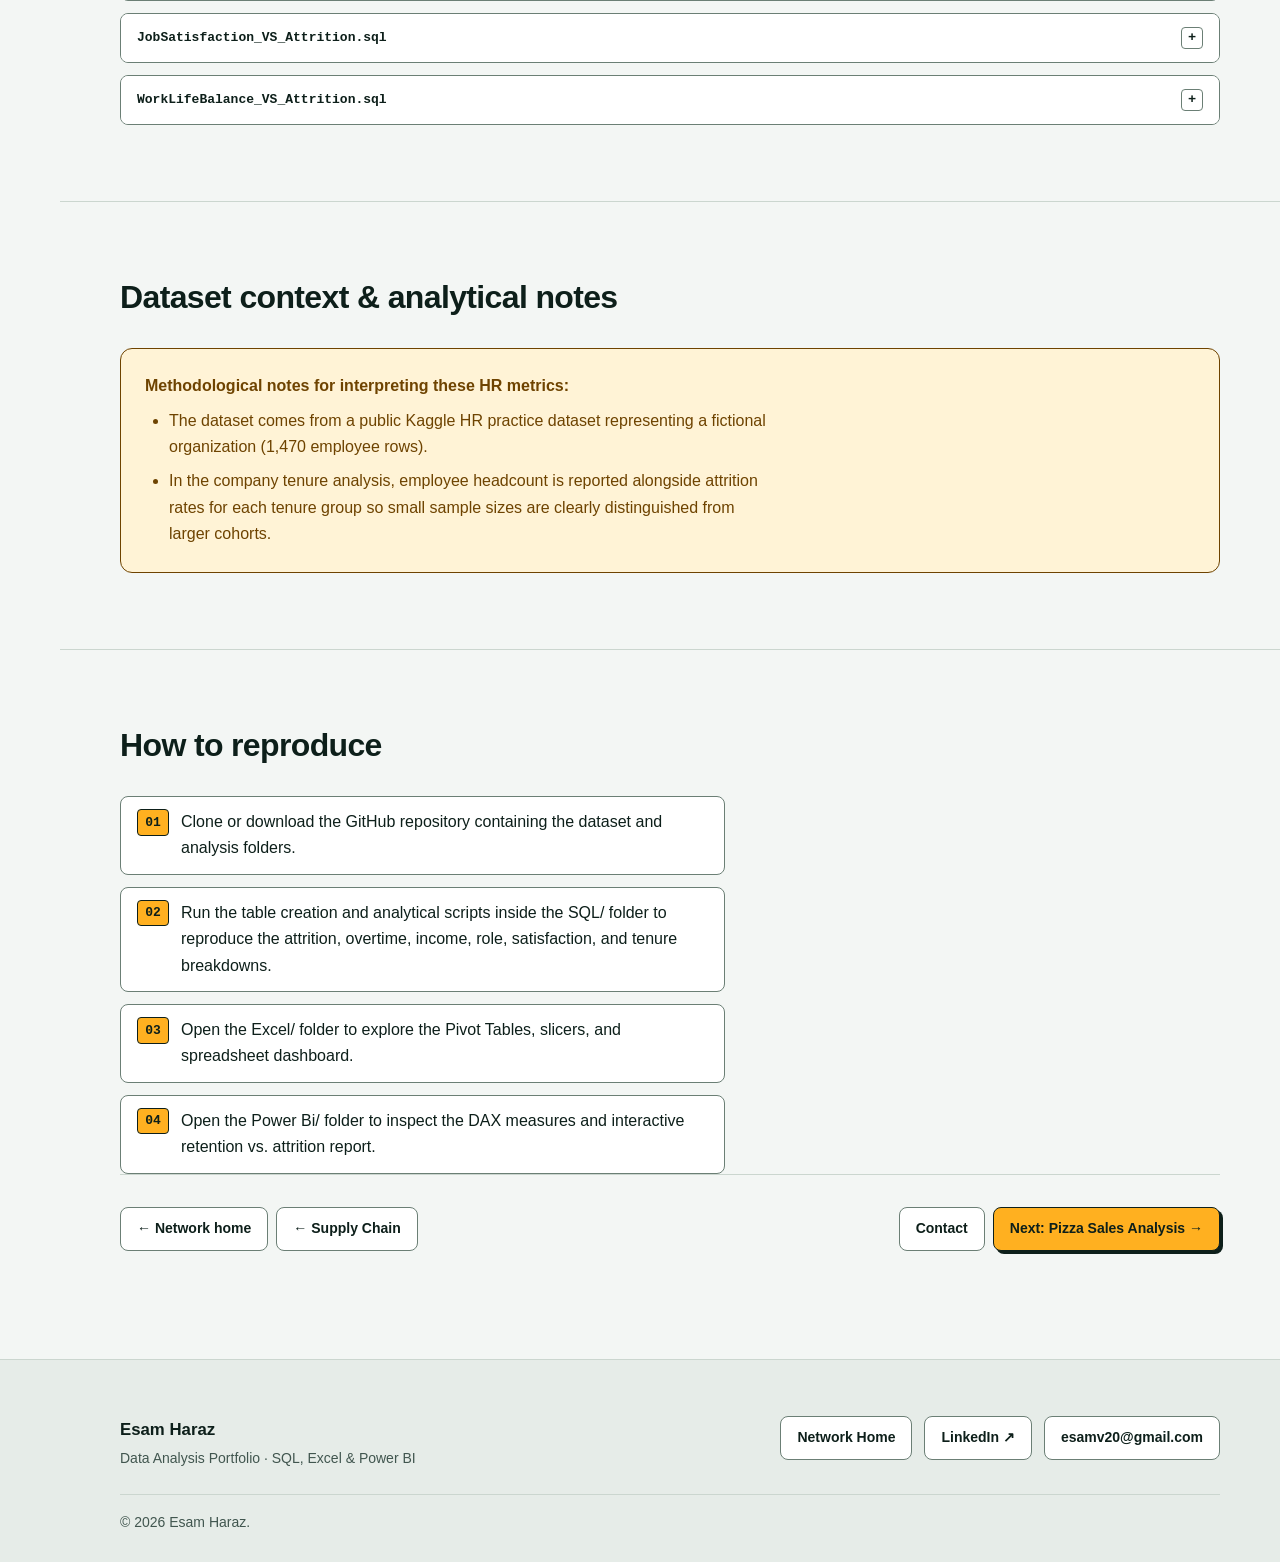
==== commit d83775af: "Refine comments in index.html for clarity Updated comments in index.html to remove unnecessary detai" ====
--- a/assets/projects/hr-attrition/index.html
+++ b/assets/projects/hr-attrition/index.html
@@ -66,8 +66,8 @@
   <link href="https://fonts.googleapis.com/css2?family=Bricolage+Grotesque:wght@700;800&family=DM+Mono:wght@400;500&family=IBM+Plex+Sans+Arabic:wght@400;500;600;700&family=Instrument+Sans:wght@400;500;600;700&display=swap" rel="stylesheet">
 
   <!-- Shared Design System v1.1 -->
-  <link rel="stylesheet" href="../../ds.css">
-  <script src="../../ds.js" defer></script>
+  <link rel="stylesheet" href="../ds.css">
+  <script src="../ds.js" defer></script>
 </head>
 <body class="has-rail">
   <a href="#main-content" class="ds-skip-link" data-i18n="skipToMain">Skip to main content</a>
@@ -302,7 +302,7 @@
 
         <div class="ds-findings-list">
 
-          <!-- Finding 1: Overtime vs Attrition (2 Comparable Percentages -> Zero-Baseline Bars) -->
+          <!-- Finding 1: Overtime vs Attrition -->
           <article class="ds-finding-card">
             <div>
               <h3 class="ds-finding-title" data-i18n="f1Title">
@@ -347,7 +347,7 @@
             </table>
           </article>
 
-          <!-- Finding 2: Monthly Income Gap (2 Comparable Numbers -> Zero-Baseline Bars) -->
+          <!-- Finding 2: Monthly Income Gap -->
           <article class="ds-finding-card">
             <div>
               <h3 class="ds-finding-title" data-i18n="f2Title">
@@ -392,7 +392,7 @@
             </table>
           </article>
 
-          <!-- Finding 3: Sales Representative 39.76% & R&D Headcount 961 (Standout Callouts, NO Bars) -->
+          <!-- Finding 3: Sales Representative 39.76% & R&D Headcount 961 -->
           <article class="ds-finding-card">
             <div>
               <h3 class="ds-finding-title" data-i18n="f3Title">
@@ -491,7 +491,7 @@
           </p>
         </div>
 
-        <!-- Power BI DAX Measures (No filenames in summary) -->
+        <!-- Power BI DAX Measures -->
         <h3 style="font-size: var(--text-h3); margin-block-end: var(--space-3);" data-i18n="daxSubheading">Power BI DAX measures</h3>
         <div class="ds-accordion-list" style="margin-block-end: var(--space-6);">
           <details class="ds-details">
@@ -535,7 +535,7 @@
           </details>
         </div>
 
-        <!-- SQL Queries (Exact .sql filenames including Employees_Distirbution.sql) -->
+        <!-- SQL Queries -->
         <h3 style="font-size: var(--text-h3); margin-block-end: var(--space-3);" data-i18n="sqlSubheading">SQL query scripts</h3>
         <div class="ds-accordion-list">
           <details class="ds-details">
--- a/assets/projects/ds.css
+++ b/assets/projects/ds.css
@@ -0,0 +1,1563 @@
+/* ============================================================================
+   DESIGN SYSTEM v1.1 — SHARED PIPELINE ARCHITECTURE
+   Author: Esam Haraz
+   Path: Data-Analysis/assets/projects/ds.css
+   ============================================================================ */
+
+/* ----------------------------------------------------------------------------
+   1. DESIGN TOKENS (LIGHT PAPER DEFAULT & DEEP FOREST DARK MODE)
+   ---------------------------------------------------------------------------- */
+:root {
+  /* Surface & Ink Palette (Light Mode Default) */
+  --bg-paper: #F3F6F4;
+  --bg-surface: #FFFFFF;
+  --bg-sunken: #E6ECE8;
+  --ink: #0D1F1A;
+  --ink-muted: #41564F;
+
+  /* Structural Rules (WCAG AA Non-Text Contrast >= 3:1) */
+  --rule: #CBD6CF;
+  --rule-strong: #6B7F75;
+
+  /* Interactive Focus & Links */
+  --cobalt: #2B59FF;
+
+  /* Site Accent Tokens (Used as fills with --ink-on-accent text) */
+  --ink-on-accent: #0D1F1A;
+  --accent-deploy: #35E08C;
+  --accent-data: #FFB020;
+  --accent-folio: #FF6F59;
+  --accent-hub: #527BFF;
+
+  /* Default Site Accent & High-Contrast Stroke Line Token */
+  --site-accent: var(--accent-deploy);
+  --accent-line: #0B8A4C;
+
+  /* Semantic Status Tokens */
+  --status-warn-bg: #FFF3D6;
+  --status-warn-ink: #6E4300;
+  --status-err: #C92A2A;
+
+  /* Typography Families */
+  --font-display: 'Bricolage Grotesque', 'IBM Plex Sans Arabic', -apple-system, BlinkMacSystemFont, sans-serif;
+  --font-sans: 'Instrument Sans', 'IBM Plex Sans Arabic', -apple-system, BlinkMacSystemFont, sans-serif;
+  --font-mono: 'DM Mono', ui-monospace, SFMono-Regular, Menlo, Consolas, monospace;
+
+  /* Fluid Type Scale */
+  --text-hero: clamp(1.95rem, 3.6vw, 3.1rem);
+  --text-h2: clamp(1.45rem, 2.5vw, 2.05rem);
+  --text-h3: clamp(1.1rem, 1.5vw, 1.3rem);
+  --text-body: 1rem;
+  --text-sm: 0.875rem;
+  --text-mono: 0.8125rem;
+
+  /* Spacing Scale (4px Base) */
+  --space-1: 0.25rem;
+  --space-2: 0.5rem;
+  --space-3: 0.75rem;
+  --space-4: 1rem;
+  --space-5: 1.5rem;
+  --space-6: 2rem;
+  --space-8: 3.5rem;
+  --space-10: 5rem;
+
+  /* Geometric Radii */
+  --radius-sm: 4px;
+  --radius-md: 8px;
+  --radius-lg: 12px;
+  --radius-pill: 999px;
+
+  /* Motion Vocabulary (Strictly 4 Allowed Motions) */
+  --motion-fill-dur: 320ms;
+  --motion-fill-ease: cubic-bezier(0.22, 1, 0.36, 1);
+
+  --motion-tick-dur: 220ms;
+  --motion-tick-ease: cubic-bezier(0.34, 1.56, 0.64, 1);
+
+  --motion-connect-dur: 550ms;
+  --motion-connect-ease: cubic-bezier(0.65, 0, 0.35, 1);
+
+  --motion-wipe-dur: 580ms;
+  --motion-wipe-ease: cubic-bezier(0.76, 0, 0.24, 1);
+
+  /* Layout Dimensions */
+  --header-h: 64px;
+  --rail-w: 36px;
+  --container-max: 1180px;
+}
+
+/* Per-Site Accent & Line Overrides (Light Mode) */
+[data-site="autodeploy"] {
+  --site-accent: var(--accent-deploy);
+  --accent-line: #0B8A4C;
+}
+
+[data-site="data"] {
+  --site-accent: var(--accent-data);
+  --accent-line: #9A5B00;
+}
+
+[data-site="portfolio"] {
+  --site-accent: var(--accent-folio);
+  --accent-line: #B83B28;
+}
+
+[data-site="hub"] {
+  --site-accent: var(--accent-hub);
+  --accent-line: #2B59FF;
+}
+
+/* Dark Theme Overrides */
+[data-theme="dark"] {
+  --bg-paper: #0B1411;
+  --bg-surface: #12201B;
+  --bg-sunken: #070D0B;
+  --ink: #ECF2EF;
+  --ink-muted: #98ADA5;
+  --rule: #22362F;
+  --rule-strong: #4F7A6A;
+  --cobalt: #6E90FF;
+  --accent-line: var(--site-accent);
+  --status-warn-bg: #2A1F08;
+  --status-warn-ink: #FFB020;
+  --status-err: #FF6B6B;
+}
+
+/* ----------------------------------------------------------------------------
+   2. RESET, BASE TYPOGRAPHY & ACCESSIBILITY
+   ---------------------------------------------------------------------------- */
+*,
+*::before,
+*::after {
+  box-sizing: border-box;
+  margin: 0;
+  padding: 0;
+}
+
+html {
+  background-color: var(--bg-paper);
+  color: var(--ink);
+  font-size: 16px;
+  scroll-behavior: smooth;
+  scroll-padding-top: calc(var(--header-h) + var(--space-5));
+  overflow-x: hidden;
+}
+
+body {
+  font-family: var(--font-sans);
+  background-color: var(--bg-paper);
+  color: var(--ink);
+  line-height: 1.65;
+  min-height: 100dvh;
+  overflow-x: hidden;
+  -webkit-font-smoothing: antialiased;
+}
+
+[dir="rtl"] body,
+body[dir="rtl"] {
+  line-height: 1.75;
+}
+
+h1, h2, h3, h4 {
+  font-family: var(--font-display);
+  font-weight: 800;
+  color: var(--ink);
+  letter-spacing: -0.02em;
+}
+
+[dir="rtl"] h1,
+[dir="rtl"] h2,
+[dir="rtl"] h3,
+[dir="rtl"] h4 {
+  letter-spacing: 0;
+}
+
+p, li {
+  max-inline-size: 68ch;
+}
+
+code, pre, kbd, samp {
+  font-family: var(--font-mono);
+  font-size: var(--text-mono);
+  direction: ltr;
+  unicode-bidi: isolate;
+}
+
+a {
+  color: inherit;
+  text-decoration: none;
+}
+
+img, svg {
+  display: block;
+  max-inline-size: 100%;
+}
+
+/* Visible Keyboard Focus Ring */
+:focus-visible {
+  outline: 2.5px solid var(--cobalt);
+  outline-offset: 3px;
+  border-radius: var(--radius-sm);
+}
+
+/* Skip Link for Keyboard Navigation */
+.ds-skip-link {
+  position: fixed;
+  inset-block-start: -100px;
+  inset-inline-start: var(--space-4);
+  z-index: 10000;
+  background-color: var(--site-accent);
+  color: var(--ink-on-accent);
+  font-weight: 700;
+  padding: var(--space-3) var(--space-4);
+  border: 2px solid var(--ink);
+  border-radius: var(--radius-md);
+  transition: inset-block-start 150ms ease;
+}
+
+.ds-skip-link:focus {
+  inset-block-start: var(--space-3);
+}
+
+/* Screen-Reader Only Utility (Used for Accessible Chart Data Tables) */
+.ds-sr-only {
+  position: absolute;
+  inline-size: 1px;
+  block-size: 1px;
+  padding: 0;
+  margin: -1px;
+  overflow: hidden;
+  clip: rect(0, 0, 0, 0);
+  white-space: nowrap;
+  border: 0;
+}
+
+/* ----------------------------------------------------------------------------
+   3. SITE HEADER, MINI NODE-GRAPH NAV & MOBILE (<480px) DROPDOWN
+   ---------------------------------------------------------------------------- */
+.ds-header {
+  position: sticky;
+  inset-block-start: 0;
+  z-index: 900;
+  block-size: var(--header-h);
+  background-color: var(--bg-paper);
+  border-block-end: 1px solid var(--rule);
+  padding-inline: clamp(1rem, 4vw, 2.5rem);
+  display: flex;
+  align-items: center;
+  justify-content: space-between;
+  gap: var(--space-3);
+}
+
+.ds-brand {
+  display: inline-flex;
+  align-items: center;
+  gap: var(--space-2);
+  font-family: var(--font-display);
+  font-weight: 800;
+  font-size: 1.05rem;
+  min-block-size: 44px;
+  padding-inline: var(--space-1);
+}
+
+.ds-brand-mark {
+  inline-size: 12px;
+  block-size: 12px;
+  border-radius: var(--radius-pill);
+  background-color: var(--site-accent);
+  border: 1.5px solid var(--ink);
+  flex-shrink: 0;
+}
+
+/* Desktop & Tablet (>= 480px) Mini Node-Graph Navigation */
+.ds-mini-graph {
+  display: flex;
+  align-items: center;
+  gap: 0;
+  overflow-x: auto;
+  scrollbar-width: none;
+}
+
+.ds-mini-graph::-webkit-scrollbar {
+  display: none;
+}
+
+.ds-mini-node {
+  display: inline-flex;
+  align-items: center;
+  gap: var(--space-2);
+  min-block-size: 44px;
+  padding-inline: var(--space-3);
+  font-size: var(--text-sm);
+  font-weight: 600;
+  color: var(--ink-muted);
+  border: 1px solid transparent;
+  border-radius: var(--radius-md);
+  white-space: nowrap;
+  transition: color 180ms ease, border-color 180ms ease, background-color 180ms ease;
+}
+
+.ds-mini-node:hover {
+  color: var(--ink);
+  background-color: var(--bg-surface);
+  border-color: var(--rule-strong);
+}
+
+.ds-mini-node[aria-current="page"],
+.ds-mini-node.is-current {
+  background-color: var(--site-accent);
+  color: var(--ink-on-accent);
+  border-color: var(--ink);
+  font-weight: 700;
+}
+
+.ds-mini-dot {
+  inline-size: 8px;
+  block-size: 8px;
+  border-radius: var(--radius-pill);
+  border: 1.5px solid currentColor;
+  background-color: transparent;
+}
+
+.ds-mini-node.is-current .ds-mini-dot {
+  background-color: var(--ink-on-accent);
+}
+
+.ds-mini-edge {
+  inline-size: 18px;
+  block-size: 2px;
+  background-color: var(--rule-strong);
+  flex-shrink: 0;
+}
+
+/* Mobile (< 480px) Site Switcher Dropdown */
+.ds-nav-dropdown {
+  display: none;
+  position: relative;
+}
+
+.ds-nav-dropdown-btn {
+  display: inline-flex;
+  align-items: center;
+  justify-content: center;
+  gap: var(--space-2);
+  min-block-size: 44px;
+  min-inline-size: 44px;
+  padding-inline: var(--space-3);
+  background-color: var(--site-accent);
+  color: var(--ink-on-accent);
+  border: 1.5px solid var(--ink);
+  border-radius: var(--radius-md);
+  font-family: var(--font-sans);
+  font-size: var(--text-sm);
+  font-weight: 700;
+  cursor: pointer;
+}
+
+.ds-nav-dropdown-menu {
+  position: absolute;
+  inset-block-start: calc(100% + 6px);
+  inset-inline-start: 0;
+  min-inline-size: 210px;
+  background-color: var(--bg-surface);
+  border: 1.5px solid var(--rule-strong);
+  border-radius: var(--radius-md);
+  box-shadow: 4px 4px 0 var(--ink);
+  padding: var(--space-2);
+  display: none;
+  flex-direction: column;
+  gap: var(--space-1);
+  z-index: 950;
+}
+
+.ds-nav-dropdown-menu.is-open {
+  display: flex;
+}
+
+.ds-nav-dropdown-menu a {
+  display: flex;
+  align-items: center;
+  justify-content: space-between;
+  min-block-size: 44px;
+  padding-inline: var(--space-3);
+  border-radius: var(--radius-sm);
+  font-size: var(--text-sm);
+  font-weight: 600;
+  color: var(--ink);
+}
+
+.ds-nav-dropdown-menu a:hover {
+  background-color: var(--bg-sunken);
+}
+
+.ds-nav-dropdown-menu a.is-current {
+  background-color: var(--site-accent);
+  color: var(--ink-on-accent);
+  font-weight: 700;
+}
+
+@media (max-width: 479px) {
+  .ds-mini-graph {
+    display: none;
+  }
+  .ds-nav-dropdown {
+    display: block;
+  }
+}
+
+.ds-header-controls {
+  display: flex;
+  align-items: center;
+  gap: var(--space-2);
+}
+
+.ds-icon-btn {
+  display: inline-flex;
+  align-items: center;
+  justify-content: center;
+  gap: var(--space-1);
+  min-block-size: 44px;
+  min-inline-size: 44px;
+  padding-inline: var(--space-3);
+  background-color: var(--bg-surface);
+  color: var(--ink);
+  border: 1px solid var(--rule-strong);
+  border-radius: var(--radius-md);
+  font-family: var(--font-mono);
+  font-size: var(--text-mono);
+  font-weight: 500;
+  cursor: pointer;
+  transition: background-color 180ms ease, border-color 180ms ease;
+}
+
+.ds-icon-btn:hover {
+  background-color: var(--bg-sunken);
+  border-color: var(--ink);
+}
+
+/* ----------------------------------------------------------------------------
+   4. SCROLL PROGRESS (THIN TOP BAR & PROJECT PAGE VERTICAL RAIL)
+   ---------------------------------------------------------------------------- */
+.ds-top-progress {
+  position: fixed;
+  inset-block-start: var(--header-h);
+  inset-inline: 0;
+  block-size: 3px;
+  background-color: var(--rule);
+  z-index: 890;
+  pointer-events: none;
+}
+
+.ds-top-progress-fill {
+  block-size: 100%;
+  inline-size: 100%;
+  background-color: var(--accent-line);
+  transform-origin: inline-start center;
+  transform: scaleX(var(--scroll-progress, 0));
+  transition: transform 80ms linear;
+}
+
+/* Vertical Pipeline Rail (Rendered on Case Study Pages Only, Desktop >= 1024px) */
+.ds-rail {
+  display: none;
+}
+
+@media (min-width: 1024px) {
+  .has-rail .ds-top-progress {
+    display: none;
+  }
+
+  .ds-rail {
+    position: fixed;
+    inset-block-start: calc(var(--header-h) + var(--space-8));
+    inset-inline-start: clamp(0.75rem, 2vw, 1.75rem);
+    inline-size: var(--rail-w);
+    block-size: calc(100dvh - var(--header-h) - (var(--space-8) * 2));
+    display: flex;
+    flex-direction: column;
+    align-items: center;
+    justify-content: space-between;
+    z-index: 800;
+    pointer-events: none;
+  }
+
+  .ds-rail-track {
+    position: absolute;
+    inset-block: 10px;
+    inset-inline-start: 50%;
+    inline-size: 2px;
+    transform: translateX(-50%);
+    background-color: var(--rule);
+  }
+
+  .ds-rail-fill {
+    inline-size: 100%;
+    block-size: 100%;
+    background-color: var(--accent-line);
+    transform-origin: top center;
+    transform: scaleY(var(--scroll-progress, 0));
+    transition: transform 80ms linear;
+  }
+
+  .ds-rail-node {
+    position: relative;
+    z-index: 2;
+    inline-size: 14px;
+    block-size: 14px;
+    border-radius: var(--radius-pill);
+    background-color: var(--bg-paper);
+    border: 2px solid var(--rule-strong);
+    pointer-events: auto;
+    transition: background-color var(--motion-fill-dur) var(--motion-fill-ease),
+                border-color var(--motion-fill-dur) var(--motion-fill-ease);
+  }
+
+  .ds-rail-node.is-active,
+  .ds-rail-node.is-passed {
+    background-color: var(--site-accent);
+    border-color: var(--ink);
+  }
+
+  .has-rail main,
+  .has-rail .ds-footer {
+    padding-inline-start: calc(var(--rail-w) + var(--space-5));
+  }
+}
+
+/* ----------------------------------------------------------------------------
+   5. LAYOUT CONTAINERS, SECTIONS & HEADERS
+   ---------------------------------------------------------------------------- */
+.ds-container {
+  inline-size: 100%;
+  max-inline-size: var(--container-max);
+  margin-inline: auto;
+  padding-inline: clamp(1rem, 4vw, 2.5rem);
+}
+
+.ds-section {
+  padding-block: clamp(2.75rem, 6vw, 4.75rem);
+  border-block-end: 1px solid var(--rule);
+}
+
+.ds-section:last-of-type {
+  border-block-end: none;
+}
+
+.ds-section-header {
+  margin-block-end: var(--space-6);
+}
+
+.ds-section-title {
+  font-size: var(--text-h2);
+  line-height: 1.2;
+  margin-block-end: var(--space-2);
+}
+
+.ds-section-desc {
+  font-size: var(--text-body);
+  color: var(--ink-muted);
+}
+
+/* ----------------------------------------------------------------------------
+   6. PIPELINE NODES, PORTS, CONNECTORS & PROGRESS BARS
+   ---------------------------------------------------------------------------- */
+.ds-node {
+  position: relative;
+  background-color: var(--bg-surface);
+  border: 1px solid var(--rule-strong);
+  border-radius: var(--radius-lg);
+  transition: border-color 180ms ease, box-shadow 180ms ease;
+}
+
+.ds-node:hover,
+.ds-node:focus-within {
+  border-color: var(--ink);
+}
+
+.ds-node-header {
+  display: flex;
+  align-items: center;
+  justify-content: space-between;
+  gap: var(--space-3);
+  padding: var(--space-3) var(--space-4);
+  border-block-end: 1px solid var(--rule);
+  background-color: var(--bg-sunken);
+  border-start-start-radius: calc(var(--radius-lg) - 1px);
+  border-start-end-radius: calc(var(--radius-lg) - 1px);
+  font-family: var(--font-mono);
+  font-size: var(--text-mono);
+  color: var(--ink-muted);
+}
+
+.ds-node-body {
+  padding: var(--space-5);
+}
+
+.ds-port {
+  position: absolute;
+  inline-size: 10px;
+  block-size: 10px;
+  border-radius: var(--radius-pill);
+  background-color: var(--bg-surface);
+  border: 2px solid var(--rule-strong);
+  z-index: 3;
+}
+
+.ds-port.is-connected {
+  background-color: var(--site-accent);
+  border-color: var(--ink);
+}
+
+.ds-port--top {
+  inset-block-start: -5px;
+  inset-inline-start: 50%;
+  transform: translateX(-50%);
+}
+
+[dir="rtl"] .ds-port--top {
+  transform: translateX(50%);
+}
+
+.ds-port--bottom {
+  inset-block-end: -5px;
+  inset-inline-start: 50%;
+  transform: translateX(-50%);
+}
+
+[dir="rtl"] .ds-port--bottom {
+  transform: translateX(50%);
+}
+
+/* SVG Connector Lines */
+.ds-connector {
+  display: block;
+  overflow: visible;
+}
+
+.ds-connector-base {
+  fill: none;
+  stroke: var(--rule);
+  stroke-width: 2;
+}
+
+.ds-connector-fill {
+  fill: none;
+  stroke: var(--accent-line);
+  stroke-width: 2.5;
+  stroke-linecap: round;
+  stroke-dasharray: var(--path-len, 100);
+  stroke-dashoffset: calc(var(--path-len, 100) * (1 - var(--progress, 0)));
+  transition: stroke-dashoffset var(--motion-connect-dur) var(--motion-connect-ease);
+}
+
+/* Horizontal Rounded Progress Bar */
+.ds-progress {
+  inline-size: 100%;
+  block-size: 12px;
+  background-color: var(--bg-sunken);
+  border: 1px solid var(--rule-strong);
+  border-radius: var(--radius-pill);
+  overflow: hidden;
+}
+
+.ds-progress-fill {
+  block-size: 100%;
+  inline-size: calc(var(--progress, 0) * 100%);
+  background-color: var(--site-accent);
+  border-inline-end: 1px solid var(--ink);
+  border-radius: var(--radius-pill);
+  transition: inline-size var(--motion-fill-dur) var(--motion-fill-ease);
+}
+
+/* ----------------------------------------------------------------------------
+   7. BUTTONS, CHIPS & CHECKBOXES (NO HOVER-LIFT)
+   ---------------------------------------------------------------------------- */
+.ds-btn {
+  display: inline-flex;
+  align-items: center;
+  justify-content: center;
+  gap: var(--space-2);
+  min-block-size: 44px;
+  padding: var(--space-2) var(--space-4);
+  border-radius: var(--radius-md);
+  font-family: var(--font-sans);
+  font-size: var(--text-sm);
+  font-weight: 700;
+  cursor: pointer;
+  border: 1.5px solid var(--ink);
+  transition: background-color 160ms ease, box-shadow 160ms ease;
+}
+
+.ds-btn-primary {
+  background-color: var(--site-accent);
+  color: var(--ink-on-accent);
+  box-shadow: 3px 3px 0 var(--ink);
+}
+
+.ds-btn-primary:hover {
+  box-shadow: 1px 1px 0 var(--ink);
+}
+
+.ds-btn-secondary {
+  background-color: var(--bg-surface);
+  color: var(--ink);
+  border-color: var(--rule-strong);
+}
+
+.ds-btn-secondary:hover {
+  border-color: var(--ink);
+  background-color: var(--bg-sunken);
+}
+
+.ds-btn-ghost {
+  background-color: transparent;
+  color: var(--ink);
+  border-color: transparent;
+}
+
+.ds-btn-ghost:hover {
+  background-color: var(--bg-sunken);
+  border-color: var(--rule-strong);
+}
+
+.ds-chips-row {
+  display: flex;
+  flex-wrap: wrap;
+  align-items: center;
+  gap: var(--space-2);
+}
+
+.ds-chip {
+  display: inline-flex;
+  align-items: center;
+  gap: var(--space-1);
+  padding: 0.25rem 0.65rem;
+  border-radius: var(--radius-sm);
+  background-color: var(--bg-sunken);
+  color: var(--ink);
+  border: 1px solid var(--rule-strong);
+  font-family: var(--font-mono);
+  font-size: 0.78rem;
+  font-weight: 500;
+}
+
+.ds-chip-accent {
+  background-color: var(--site-accent);
+  color: var(--ink-on-accent);
+  border-color: var(--ink);
+  font-weight: 700;
+}
+
+/* Custom Checkbox with Stroke-Draw Tick */
+.ds-checkbox {
+  display: inline-flex;
+  align-items: center;
+  gap: var(--space-2);
+  min-block-size: 44px;
+  cursor: pointer;
+}
+
+.ds-checkbox input {
+  position: absolute;
+  opacity: 0;
+  inline-size: 0;
+  block-size: 0;
+}
+
+.ds-checkbox-box {
+  inline-size: 20px;
+  block-size: 20px;
+  border-radius: var(--radius-sm);
+  border: 1.5px solid var(--rule-strong);
+  background-color: var(--bg-surface);
+  display: inline-flex;
+  align-items: center;
+  justify-content: center;
+  flex-shrink: 0;
+  transition: background-color 160ms ease, border-color 160ms ease;
+}
+
+.ds-checkbox input:checked + .ds-checkbox-box {
+  background-color: var(--site-accent);
+  border-color: var(--ink);
+}
+
+.ds-checkbox-tick {
+  inline-size: 14px;
+  block-size: 14px;
+  fill: none;
+  stroke: var(--ink-on-accent);
+  stroke-width: 2.5;
+  stroke-linecap: round;
+  stroke-linejoin: round;
+  stroke-dasharray: 20;
+  stroke-dashoffset: 20;
+  transition: stroke-dashoffset var(--motion-tick-dur) var(--motion-tick-ease);
+}
+
+.ds-checkbox input:checked + .ds-checkbox-box .ds-checkbox-tick {
+  stroke-dashoffset: 0;
+}
+
+/* ----------------------------------------------------------------------------
+   8. SPIDER / RADIAL NETWORK GRAPH (HOME PAGE)
+   ---------------------------------------------------------------------------- */
+.ds-spider-wrap {
+  position: relative;
+  margin-block-start: var(--space-5);
+}
+
+.ds-spider-canvas {
+  position: relative;
+  display: flex;
+  flex-direction: column;
+  gap: var(--space-4);
+}
+
+.ds-spider-svg {
+  display: none;
+}
+
+/* Central Topic Node */
+.ds-spider-center {
+  background-color: var(--bg-surface);
+  border: 2px solid var(--ink);
+  border-radius: var(--radius-lg);
+  padding: var(--space-5);
+  box-shadow: 4px 4px 0 var(--ink);
+  position: relative;
+  z-index: 2;
+}
+
+.ds-spider-center-badge {
+  display: inline-block;
+  background-color: var(--site-accent);
+  color: var(--ink-on-accent);
+  border: 1px solid var(--ink);
+  border-radius: var(--radius-sm);
+  padding: 0.2rem 0.6rem;
+  font-family: var(--font-mono);
+  font-size: 0.78rem;
+  font-weight: 700;
+  margin-block-end: var(--space-2);
+}
+
+/* Branching Project Nodes (Real <a> Elements) */
+.ds-spider-branches {
+  display: flex;
+  flex-direction: column;
+  gap: var(--space-4);
+  position: relative;
+  z-index: 2;
+}
+
+.ds-spider-node {
+  display: flex;
+  flex-direction: column;
+  justify-content: space-between;
+  gap: var(--space-3);
+  background-color: var(--bg-surface);
+  border: 1.5px solid var(--rule-strong);
+  border-radius: var(--radius-lg);
+  padding: var(--space-5);
+  position: relative;
+  transition: border-color 180ms ease, background-color 180ms ease;
+}
+
+.ds-spider-node:hover,
+.ds-spider-node:focus-visible {
+  border-color: var(--ink);
+  background-color: var(--bg-surface);
+  box-shadow: 3px 3px 0 var(--ink);
+}
+
+.ds-spider-node-top {
+  display: flex;
+  flex-wrap: wrap;
+  align-items: center;
+  justify-content: space-between;
+  gap: var(--space-2);
+}
+
+.ds-spider-node-title {
+  font-size: var(--text-h3);
+  line-height: 1.3;
+}
+
+.ds-spider-stat {
+  background-color: var(--bg-sunken);
+  border-inline-start: 3px solid var(--accent-line);
+  padding: var(--space-2) var(--space-3);
+  border-radius: var(--radius-sm);
+  font-family: var(--font-mono);
+  font-size: var(--text-mono);
+  color: var(--ink);
+  font-weight: 500;
+}
+
+/* Expandable Detail Revealed on Hover / Focus Without Lifting */
+.ds-spider-extra {
+  font-size: var(--text-sm);
+  color: var(--ink-muted);
+  max-block-size: 0;
+  opacity: 0;
+  overflow: hidden;
+  transition: max-block-size var(--motion-fill-dur) var(--motion-fill-ease),
+              opacity var(--motion-fill-dur) var(--motion-fill-ease);
+}
+
+.ds-spider-node:hover .ds-spider-extra,
+.ds-spider-node:focus-visible .ds-spider-extra {
+  max-block-size: 6rem;
+  opacity: 1;
+}
+
+.ds-spider-cta {
+  display: inline-flex;
+  align-items: center;
+  gap: var(--space-2);
+  font-weight: 700;
+  font-size: var(--text-sm);
+  color: var(--cobalt);
+  margin-block-start: var(--space-1);
+}
+
+/* Mobile Vertical Pipeline Line */
+@media (max-width: 899px) {
+  .ds-spider-branches {
+    padding-inline-start: var(--space-5);
+    border-inline-start: 2px solid var(--accent-line);
+  }
+}
+
+/* Desktop Radial Layout over Concentric SVG Rings */
+@media (min-width: 900px) {
+  .ds-spider-canvas {
+    display: grid;
+    grid-template-columns: 1fr 1.05fr 1fr;
+    grid-template-rows: auto auto;
+    align-items: center;
+    gap: var(--space-6);
+    padding-block: var(--space-5);
+  }
+
+  .ds-spider-svg {
+    display: block;
+    position: absolute;
+    inset: 0;
+    inline-size: 100%;
+    block-size: 100%;
+    z-index: 1;
+    pointer-events: none;
+  }
+
+  .ds-spider-ring {
+    fill: none;
+    stroke: var(--rule);
+    stroke-width: 1;
+    stroke-dasharray: 4 4;
+  }
+
+  .ds-spider-edge-base {
+    fill: none;
+    stroke: var(--rule-strong);
+    stroke-width: 2;
+  }
+
+  .ds-spider-edge-fill {
+    fill: none;
+    stroke: var(--accent-line);
+    stroke-width: 3;
+    stroke-linecap: round;
+    stroke-dasharray: var(--edge-len, 400);
+    stroke-dashoffset: calc(var(--edge-len, 400) * (1 - var(--edge-progress, 0)));
+    transition: stroke-dashoffset var(--motion-connect-dur) var(--motion-connect-ease);
+  }
+
+  .ds-spider-edge-fill.is-active {
+    stroke-width: 4;
+    transition-duration: var(--motion-fill-dur);
+    transition-timing-function: var(--motion-fill-ease);
+  }
+
+  .ds-spider-center {
+    grid-column: 2;
+    grid-row: 1;
+    text-align: center;
+  }
+
+  .ds-spider-branches {
+    display: contents;
+  }
+
+  .ds-spider-node[data-branch="0"] {
+    grid-column: 1;
+    grid-row: 1;
+  }
+
+  .ds-spider-node[data-branch="1"] {
+    grid-column: 3;
+    grid-row: 1;
+  }
+
+  .ds-spider-node[data-branch="2"] {
+    grid-column: 2;
+    grid-row: 2;
+  }
+}
+
+/* ----------------------------------------------------------------------------
+   9. WHAT I DO & 4-STEP HOW I WORK PIPELINE
+   ---------------------------------------------------------------------------- */
+.ds-services-grid {
+  display: grid;
+  grid-template-columns: repeat(auto-fit, minmax(260px, 1fr));
+  gap: var(--space-4);
+}
+
+.ds-pipeline-row {
+  display: grid;
+  grid-template-columns: 1fr;
+  gap: var(--space-3);
+}
+
+@media (min-width: 860px) {
+  .ds-pipeline-row {
+    grid-template-columns: repeat(4, 1fr);
+    gap: var(--space-4);
+  }
+}
+
+.ds-pipeline-step {
+  background-color: var(--bg-surface);
+  border: 1px solid var(--rule-strong);
+  border-radius: var(--radius-lg);
+  padding: var(--space-4);
+  display: flex;
+  flex-direction: column;
+  gap: var(--space-2);
+  position: relative;
+}
+
+.ds-step-badge {
+  display: inline-flex;
+  align-self: flex-start;
+  padding: 0.15rem 0.55rem;
+  border-radius: var(--radius-sm);
+  background-color: var(--site-accent);
+  color: var(--ink-on-accent);
+  border: 1px solid var(--ink);
+  font-family: var(--font-mono);
+  font-size: 0.75rem;
+  font-weight: 700;
+}
+
+/* ----------------------------------------------------------------------------
+   10. CASE STUDY: KPI STRIP, HORIZONTAL BAR CHARTS & CALLOUTS
+   ---------------------------------------------------------------------------- */
+.ds-kpi-grid {
+  display: grid;
+  grid-template-columns: repeat(auto-fit, minmax(220px, 1fr));
+  gap: var(--space-4);
+  margin-block: var(--space-5);
+}
+
+.ds-kpi-card {
+  background-color: var(--bg-surface);
+  border: 1.5px solid var(--rule-strong);
+  border-radius: var(--radius-lg);
+  padding: var(--space-4) var(--space-5);
+  display: flex;
+  flex-direction: column;
+  gap: var(--space-1);
+}
+
+.ds-kpi-val {
+  font-family: var(--font-display);
+  font-size: clamp(1.55rem, 2.6vw, 2.1rem);
+  font-weight: 800;
+  color: var(--ink);
+  line-height: 1.15;
+}
+
+.ds-kpi-label {
+  font-size: var(--text-sm);
+  color: var(--ink-muted);
+}
+
+/* Findings Stack */
+.ds-findings-list {
+  display: flex;
+  flex-direction: column;
+  gap: var(--space-5);
+}
+
+.ds-finding-card {
+  background-color: var(--bg-surface);
+  border: 1px solid var(--rule-strong);
+  border-radius: var(--radius-lg);
+  padding: var(--space-5);
+  display: flex;
+  flex-direction: column;
+  gap: var(--space-4);
+}
+
+.ds-finding-title {
+  font-size: var(--text-h3);
+  line-height: 1.35;
+}
+
+.ds-finding-note {
+  font-size: var(--text-sm);
+  color: var(--ink-muted);
+}
+
+/* Zero-Baseline Horizontal Rounded Bar Chart */
+.ds-bar-chart {
+  display: flex;
+  flex-direction: column;
+  gap: var(--space-3);
+}
+
+.ds-bar-row {
+  display: flex;
+  flex-direction: column;
+  gap: var(--space-1);
+}
+
+.ds-bar-meta {
+  display: flex;
+  justify-content: space-between;
+  align-items: baseline;
+  gap: var(--space-3);
+  font-size: var(--text-sm);
+}
+
+.ds-bar-label {
+  font-weight: 600;
+  color: var(--ink);
+}
+
+.ds-bar-val {
+  font-family: var(--font-mono);
+  font-weight: 700;
+  color: var(--ink);
+  white-space: nowrap;
+}
+
+.ds-bar-track {
+  inline-size: 100%;
+  block-size: 16px;
+  background-color: var(--bg-sunken);
+  border: 1px solid var(--rule-strong);
+  border-radius: var(--radius-pill);
+  overflow: hidden;
+  padding: 2px;
+}
+
+.ds-bar-fill {
+  block-size: 100%;
+  inline-size: 0%;
+  background-color: var(--site-accent);
+  border: 1px solid var(--ink);
+  border-radius: var(--radius-pill);
+  transition: inline-size var(--motion-fill-dur) var(--motion-fill-ease);
+}
+
+.ds-bar-chart.is-visible .ds-bar-fill {
+  inline-size: calc(var(--bar-pct, 0) * 1%);
+}
+
+/* Single Standout Number Callout (Used when < 2 comparable values exist) */
+.ds-callout {
+  display: flex;
+  flex-wrap: wrap;
+  align-items: center;
+  gap: var(--space-4);
+  background-color: var(--bg-sunken);
+  border: 1px solid var(--rule-strong);
+  border-inline-start: 4px solid var(--accent-line);
+  border-radius: var(--radius-md);
+  padding: var(--space-4);
+}
+
+.ds-callout-num {
+  font-family: var(--font-display);
+  font-size: clamp(1.75rem, 3vw, 2.4rem);
+  font-weight: 800;
+  color: var(--ink);
+  line-height: 1.1;
+}
+
+.ds-callout-text {
+  font-size: var(--text-body);
+  color: var(--ink);
+}
+
+/* ----------------------------------------------------------------------------
+   11. DASHBOARD FRAMES, MISSING IMAGE FALLBACK & KEYBOARD LIGHTBOX
+   ---------------------------------------------------------------------------- */
+.ds-dash-grid {
+  display: grid;
+  grid-template-columns: 1fr;
+  gap: var(--space-5);
+}
+
+@media (min-width: 820px) {
+  .ds-dash-grid--2 {
+    grid-template-columns: repeat(2, 1fr);
+  }
+}
+
+.ds-dash-frame {
+  background-color: var(--bg-surface);
+  border: 1.5px solid var(--rule-strong);
+  border-radius: var(--radius-lg);
+  overflow: hidden;
+  display: flex;
+  flex-direction: column;
+}
+
+.ds-dash-trigger {
+  display: block;
+  inline-size: 100%;
+  background-color: var(--bg-sunken);
+  border: none;
+  padding: 0;
+  cursor: zoom-in;
+  text-align: start;
+}
+
+.ds-dash-trigger img {
+  inline-size: 100%;
+  block-size: auto;
+  aspect-ratio: 16 / 9;
+  object-fit: contain;
+  background-color: var(--bg-sunken);
+}
+
+.ds-img-missing {
+  inline-size: 100%;
+  aspect-ratio: 16 / 9;
+  background-color: var(--bg-sunken);
+  border-block-end: 1px dashed var(--rule-strong);
+  display: flex;
+  flex-direction: column;
+  align-items: center;
+  justify-content: center;
+  gap: var(--space-2);
+  padding: var(--space-4);
+  text-align: center;
+  font-family: var(--font-mono);
+  font-size: var(--text-mono);
+  color: var(--ink-muted);
+}
+
+.ds-dash-caption {
+  padding: var(--space-3) var(--space-4);
+  border-block-start: 1px solid var(--rule);
+  display: flex;
+  align-items: center;
+  justify-content: space-between;
+  gap: var(--space-3);
+  font-size: var(--text-sm);
+  font-weight: 600;
+}
+
+/* Accessible Modal Lightbox */
+.ds-lightbox {
+  position: fixed;
+  inset: 0;
+  z-index: 9500;
+  background-color: rgba(7, 13, 11, 0.92);
+  display: none;
+  align-items: center;
+  justify-content: center;
+  padding: var(--space-4);
+}
+
+.ds-lightbox.is-open {
+  display: flex;
+}
+
+.ds-lightbox-dialog {
+  background-color: var(--bg-surface);
+  border: 2px solid var(--rule-strong);
+  border-radius: var(--radius-lg);
+  max-inline-size: min(94vw, 1240px);
+  max-block-size: 92dvh;
+  display: flex;
+  flex-direction: column;
+  overflow: hidden;
+}
+
+.ds-lightbox-bar {
+  display: flex;
+  align-items: center;
+  justify-content: space-between;
+  gap: var(--space-3);
+  padding: var(--space-3) var(--space-4);
+  border-block-end: 1px solid var(--rule);
+  background-color: var(--bg-sunken);
+}
+
+.ds-lightbox-title {
+  font-size: var(--text-sm);
+  font-weight: 700;
+  color: var(--ink);
+}
+
+.ds-lightbox-body {
+  padding: var(--space-3);
+  overflow: auto;
+  display: flex;
+  align-items: center;
+  justify-content: center;
+  background-color: var(--bg-paper);
+}
+
+.ds-lightbox-body img {
+  max-block-size: 76dvh;
+  inline-size: auto;
+  block-size: auto;
+}
+
+/* ----------------------------------------------------------------------------
+   12. SQL & DAX ACCORDION (<details>) & DATA QUALITY WARNING BOX
+   ---------------------------------------------------------------------------- */
+.ds-accordion-list {
+  display: flex;
+  flex-direction: column;
+  gap: var(--space-3);
+}
+
+.ds-details {
+  background-color: var(--bg-surface);
+  border: 1px solid var(--rule-strong);
+  border-radius: var(--radius-md);
+  overflow: hidden;
+}
+
+.ds-summary {
+  list-style: none;
+  min-block-size: 48px;
+  padding: var(--space-3) var(--space-4);
+  display: flex;
+  align-items: center;
+  justify-content: space-between;
+  gap: var(--space-3);
+  font-family: var(--font-mono);
+  font-size: var(--text-mono);
+  font-weight: 600;
+  cursor: pointer;
+  background-color: var(--bg-surface);
+  transition: background-color 160ms ease;
+}
+
+.ds-summary::-webkit-details-marker {
+  display: none;
+}
+
+.ds-summary:hover {
+  background-color: var(--bg-sunken);
+}
+
+.ds-summary-indicator {
+  inline-size: 22px;
+  block-size: 22px;
+  border-radius: var(--radius-sm);
+  border: 1px solid var(--rule-strong);
+  display: inline-flex;
+  align-items: center;
+  justify-content: center;
+  font-size: 0.85rem;
+  flex-shrink: 0;
+}
+
+.ds-details[open] .ds-summary {
+  border-block-end: 1px solid var(--rule);
+  background-color: var(--bg-sunken);
+}
+
+.ds-details-body {
+  padding: var(--space-4);
+  background-color: var(--bg-paper);
+}
+
+.ds-details-body img {
+  inline-size: 100%;
+  block-size: auto;
+  border: 1px solid var(--rule-strong);
+  border-radius: var(--radius-sm);
+}
+
+/* Data Quality & Limitations Notice */
+.ds-notice-warn {
+  background-color: var(--status-warn-bg);
+  color: var(--status-warn-ink);
+  border: 1.5px solid var(--status-warn-ink);
+  border-radius: var(--radius-lg);
+  padding: var(--space-5);
+  display: flex;
+  flex-direction: column;
+  gap: var(--space-2);
+}
+
+.ds-notice-warn ul {
+  padding-inline-start: var(--space-5);
+  display: flex;
+  flex-direction: column;
+  gap: var(--space-2);
+}
+
+/* Reproduce Steps List */
+.ds-steps-list {
+  list-style: none;
+  display: flex;
+  flex-direction: column;
+  gap: var(--space-3);
+  counter-reset: repro-step;
+}
+
+.ds-steps-list li {
+  counter-increment: repro-step;
+  display: flex;
+  align-items: flex-start;
+  gap: var(--space-3);
+  background-color: var(--bg-surface);
+  border: 1px solid var(--rule-strong);
+  border-radius: var(--radius-md);
+  padding: var(--space-3) var(--space-4);
+}
+
+.ds-steps-list li::before {
+  content: counter(repro-step, decimal-leading-zero);
+  font-family: var(--font-mono);
+  font-size: var(--text-mono);
+  font-weight: 700;
+  background-color: var(--site-accent);
+  color: var(--ink-on-accent);
+  border: 1px solid var(--ink);
+  border-radius: var(--radius-sm);
+  padding: 0.1rem 0.45rem;
+  flex-shrink: 0;
+}
+
+/* ----------------------------------------------------------------------------
+   13. CIRCULAR LANGUAGE CURTAIN (WIPE MOTION)
+   ---------------------------------------------------------------------------- */
+.ds-curtain {
+  position: fixed;
+  inset: 0;
+  z-index: 9900;
+  pointer-events: none;
+  overflow: hidden;
+}
+
+.ds-curtain-layer {
+  position: absolute;
+  inset: 0;
+  clip-path: circle(0% at 92% 4%);
+  will-change: clip-path;
+  display: flex;
+  flex-direction: column;
+  align-items: center;
+  justify-content: center;
+  gap: var(--space-2);
+}
+
+.ds-curtain-outer {
+  background-color: var(--site-accent);
+}
+
+.ds-curtain-inner {
+  background-color: var(--bg-paper);
+  color: var(--ink);
+}
+
+.ds-curtain-label {
+  font-family: var(--font-display);
+  font-size: clamp(1.5rem, 3vw, 2.25rem);
+  font-weight: 800;
+}
+
+.ds-curtain-sub {
+  font-family: var(--font-mono);
+  font-size: var(--text-mono);
+  color: var(--ink-muted);
+}
+
+/* ----------------------------------------------------------------------------
+   14. FOOTER & PROJECT NAVIGATION BAR
+   ---------------------------------------------------------------------------- */
+.ds-project-nav {
+  display: flex;
+  flex-wrap: wrap;
+  align-items: center;
+  justify-content: space-between;
+  gap: var(--space-3);
+  padding-block: var(--space-6);
+  border-block-start: 1px solid var(--rule);
+}
+
+.ds-footer {
+  border-block-start: 1px solid var(--rule);
+  background-color: var(--bg-sunken);
+  padding-block: var(--space-8) var(--space-6);
+}
+
+.ds-footer-grid {
+  display: flex;
+  flex-wrap: wrap;
+  justify-content: space-between;
+  align-items: flex-start;
+  gap: var(--space-5);
+  margin-block-end: var(--space-5);
+}
+
+.ds-footer-links {
+  display: flex;
+  flex-wrap: wrap;
+  gap: var(--space-3);
+}
+
+.ds-footer-bottom {
+  padding-block-start: var(--space-4);
+  border-block-start: 1px solid var(--rule);
+  display: flex;
+  flex-wrap: wrap;
+  justify-content: space-between;
+  gap: var(--space-3);
+  font-size: var(--text-sm);
+  color: var(--ink-muted);
+}
+
+/* ----------------------------------------------------------------------------
+   15. REDUCED MOTION PREFERENCE (SHOW FINAL STATES IMMEDIATELY)
+   ---------------------------------------------------------------------------- */
+@media (prefers-reduced-motion: reduce) {
+  html {
+    scroll-behavior: auto;
+  }
+
+  *,
+  *::before,
+  *::after {
+    animation-duration: 0.01ms !important;
+    animation-iteration-count: 1 !important;
+    transition-duration: 0.01ms !important;
+  }
+
+  .ds-connector-fill,
+  .ds-spider-edge-fill {
+    stroke-dashoffset: 0 !important;
+  }
+
+  .ds-progress-fill {
+    inline-size: calc(var(--progress, 1) * 100%) !important;
+  }
+
+  .ds-bar-fill {
+    inline-size: calc(var(--bar-pct, 0) * 1%) !important;
+  }
+}
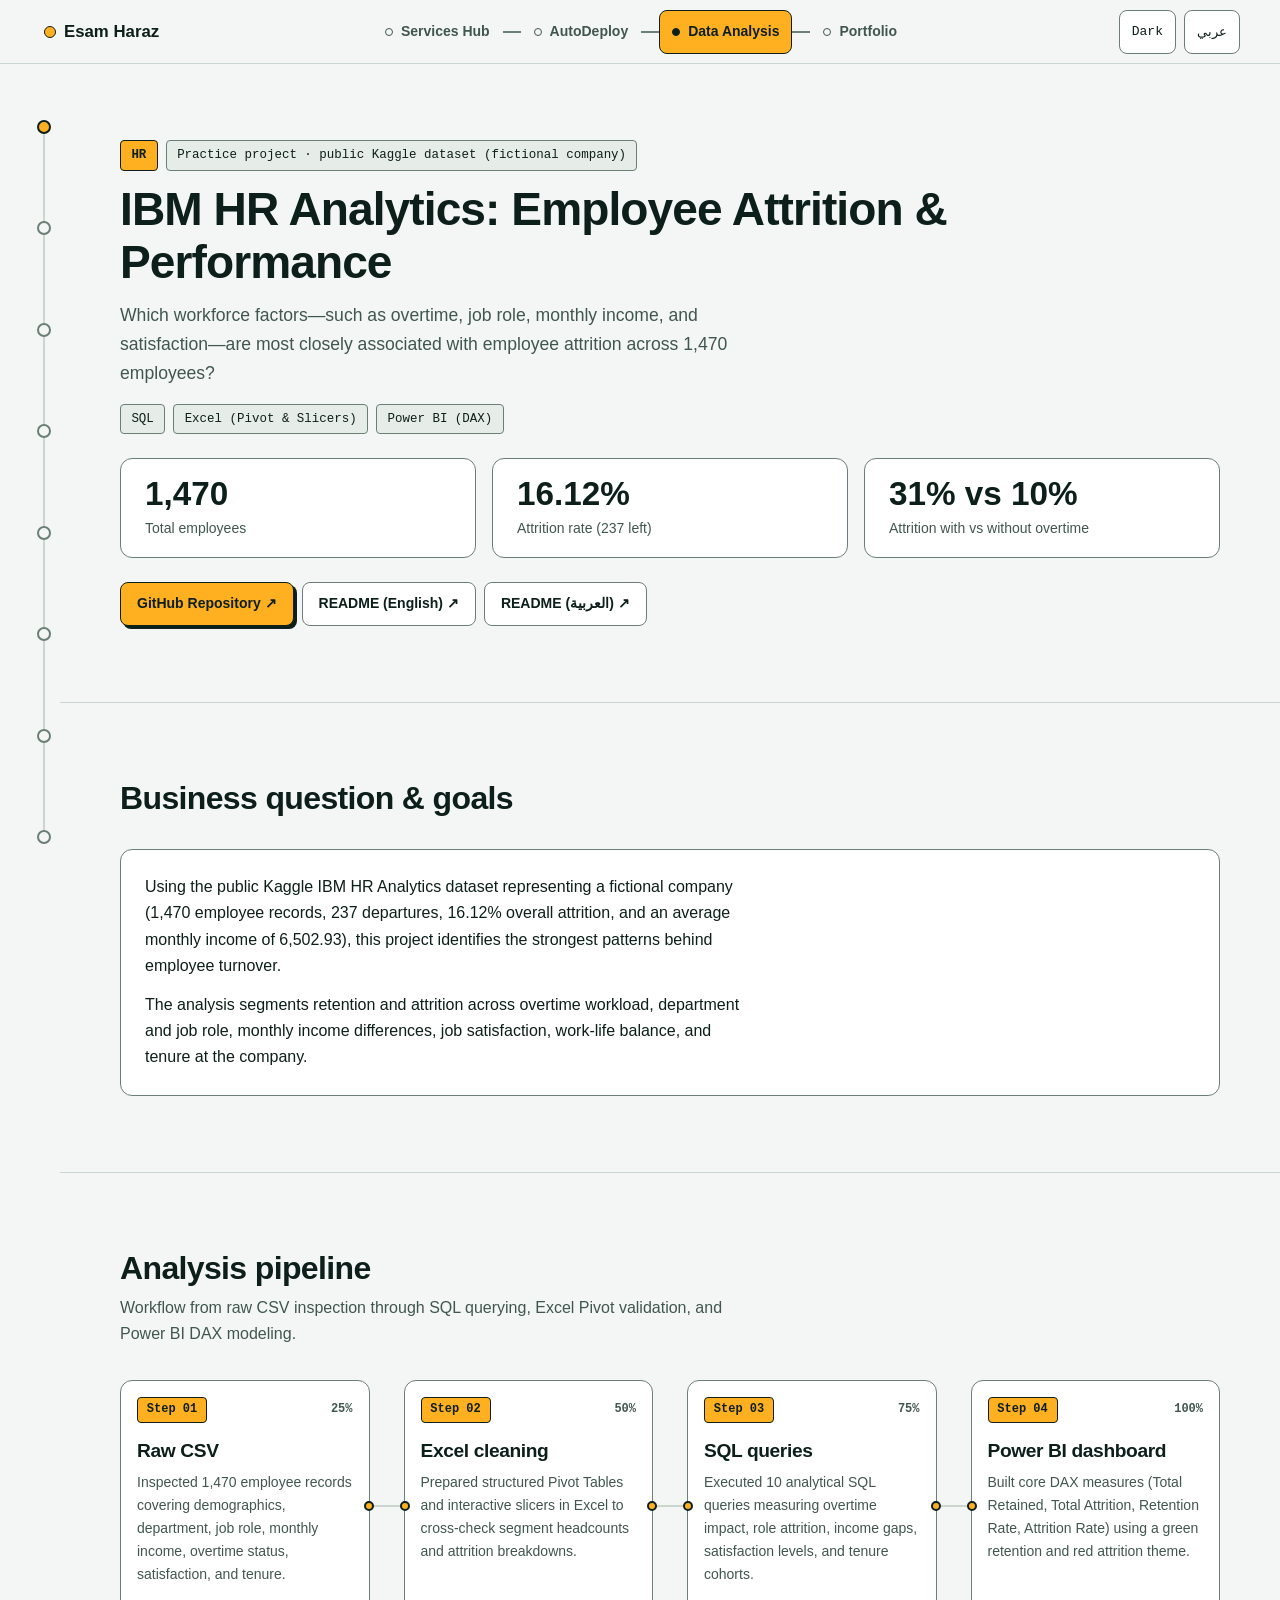
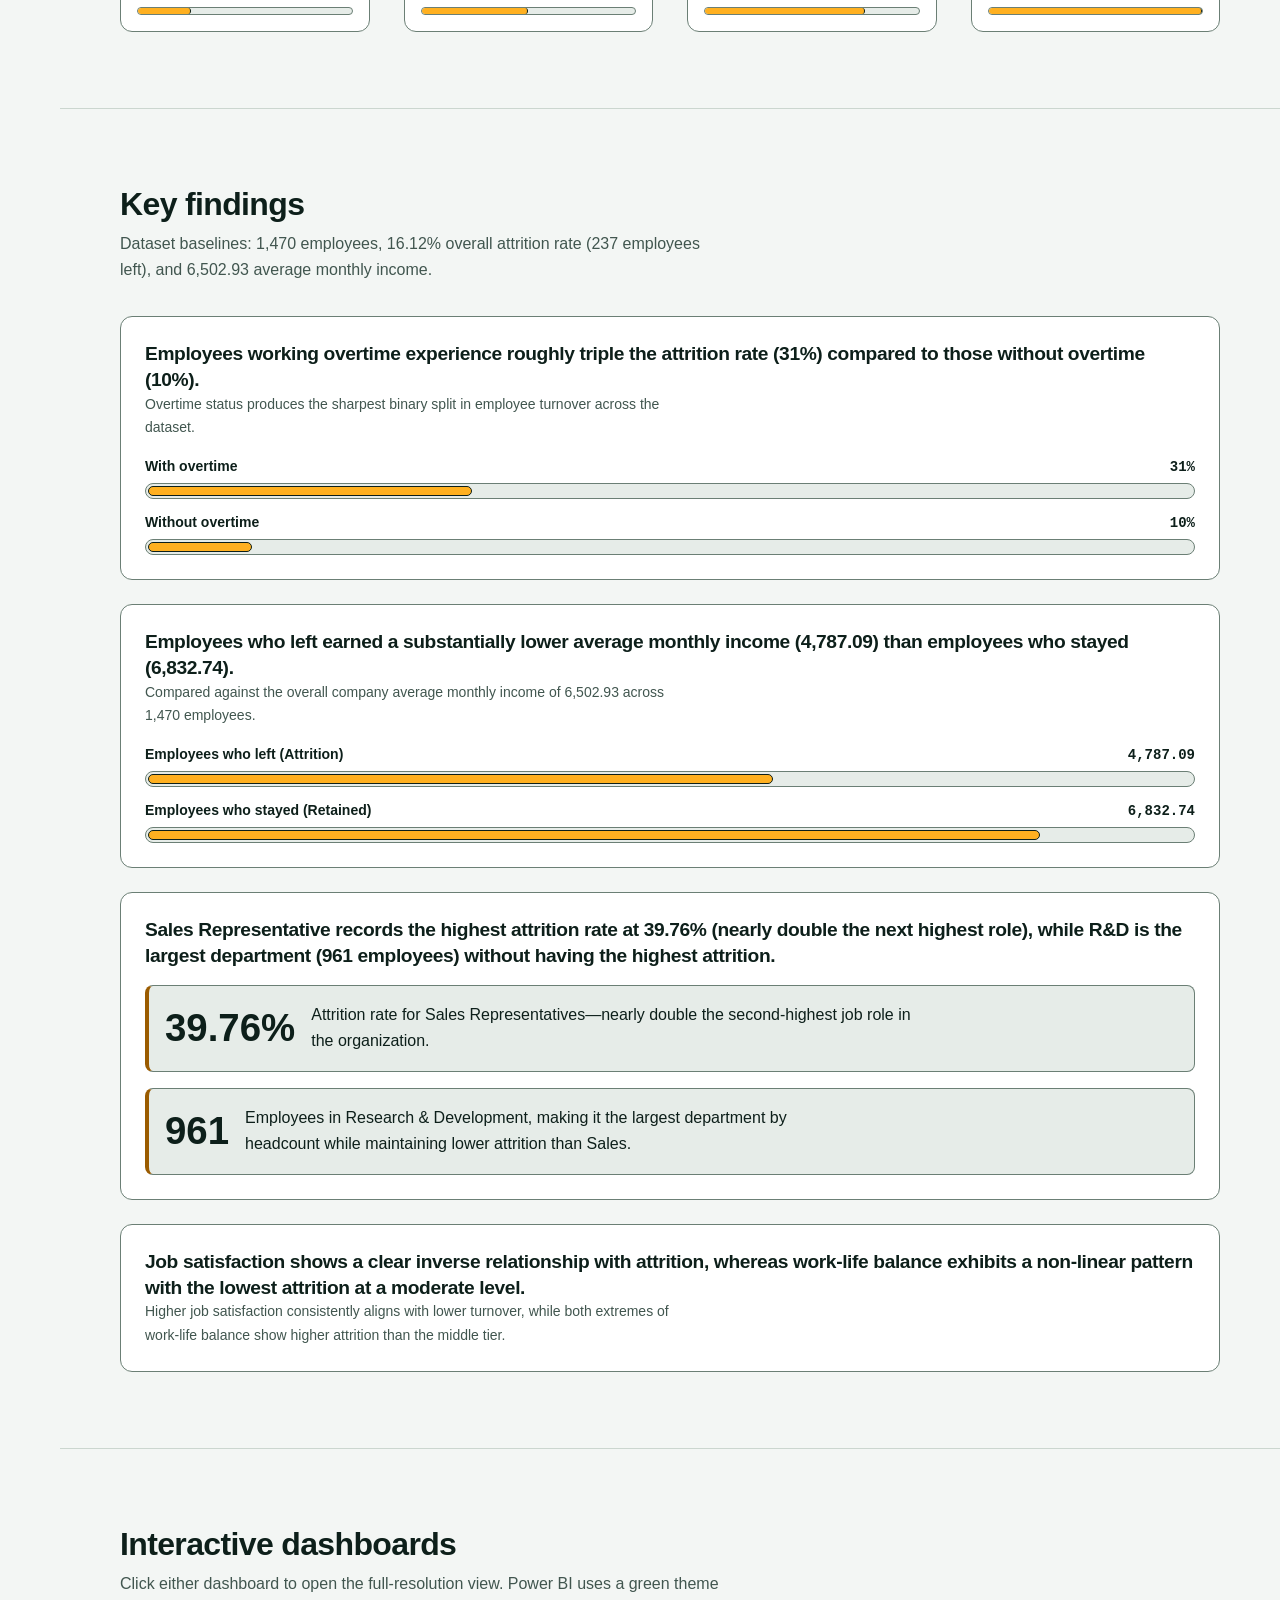
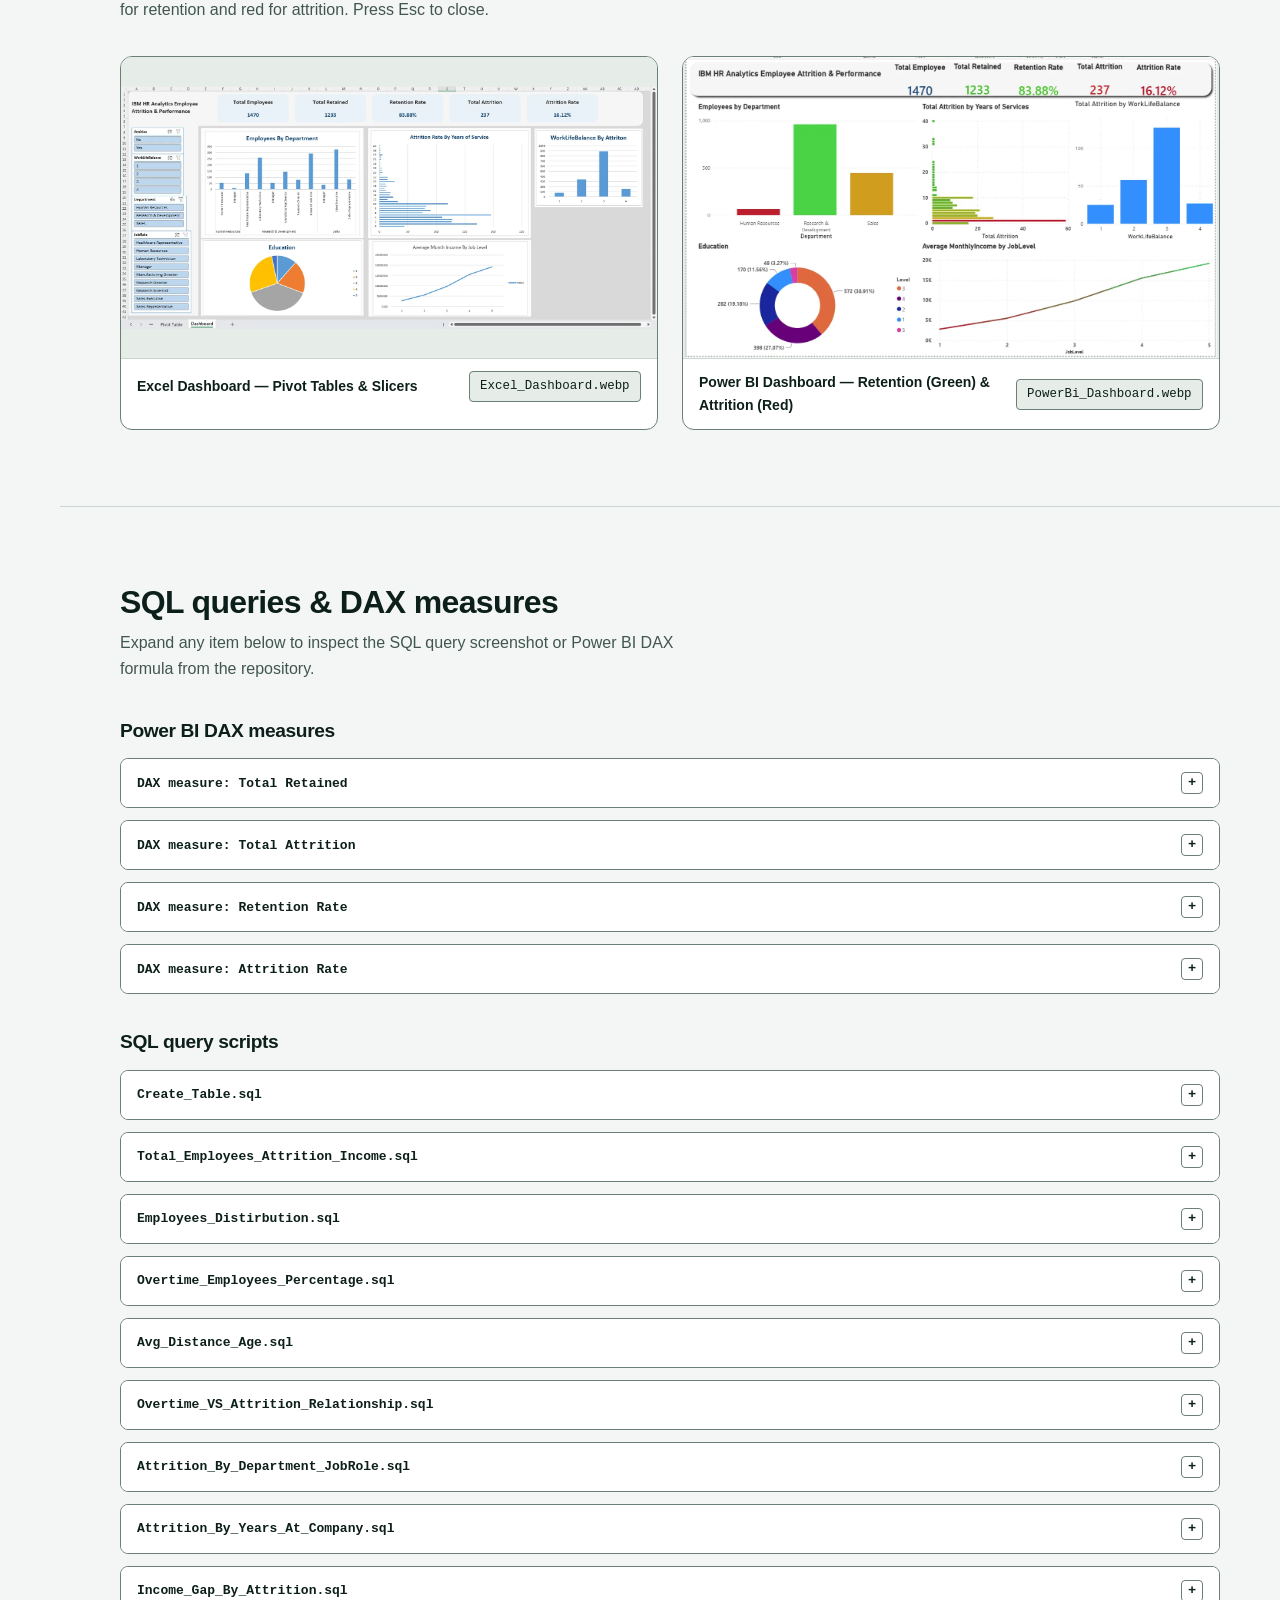
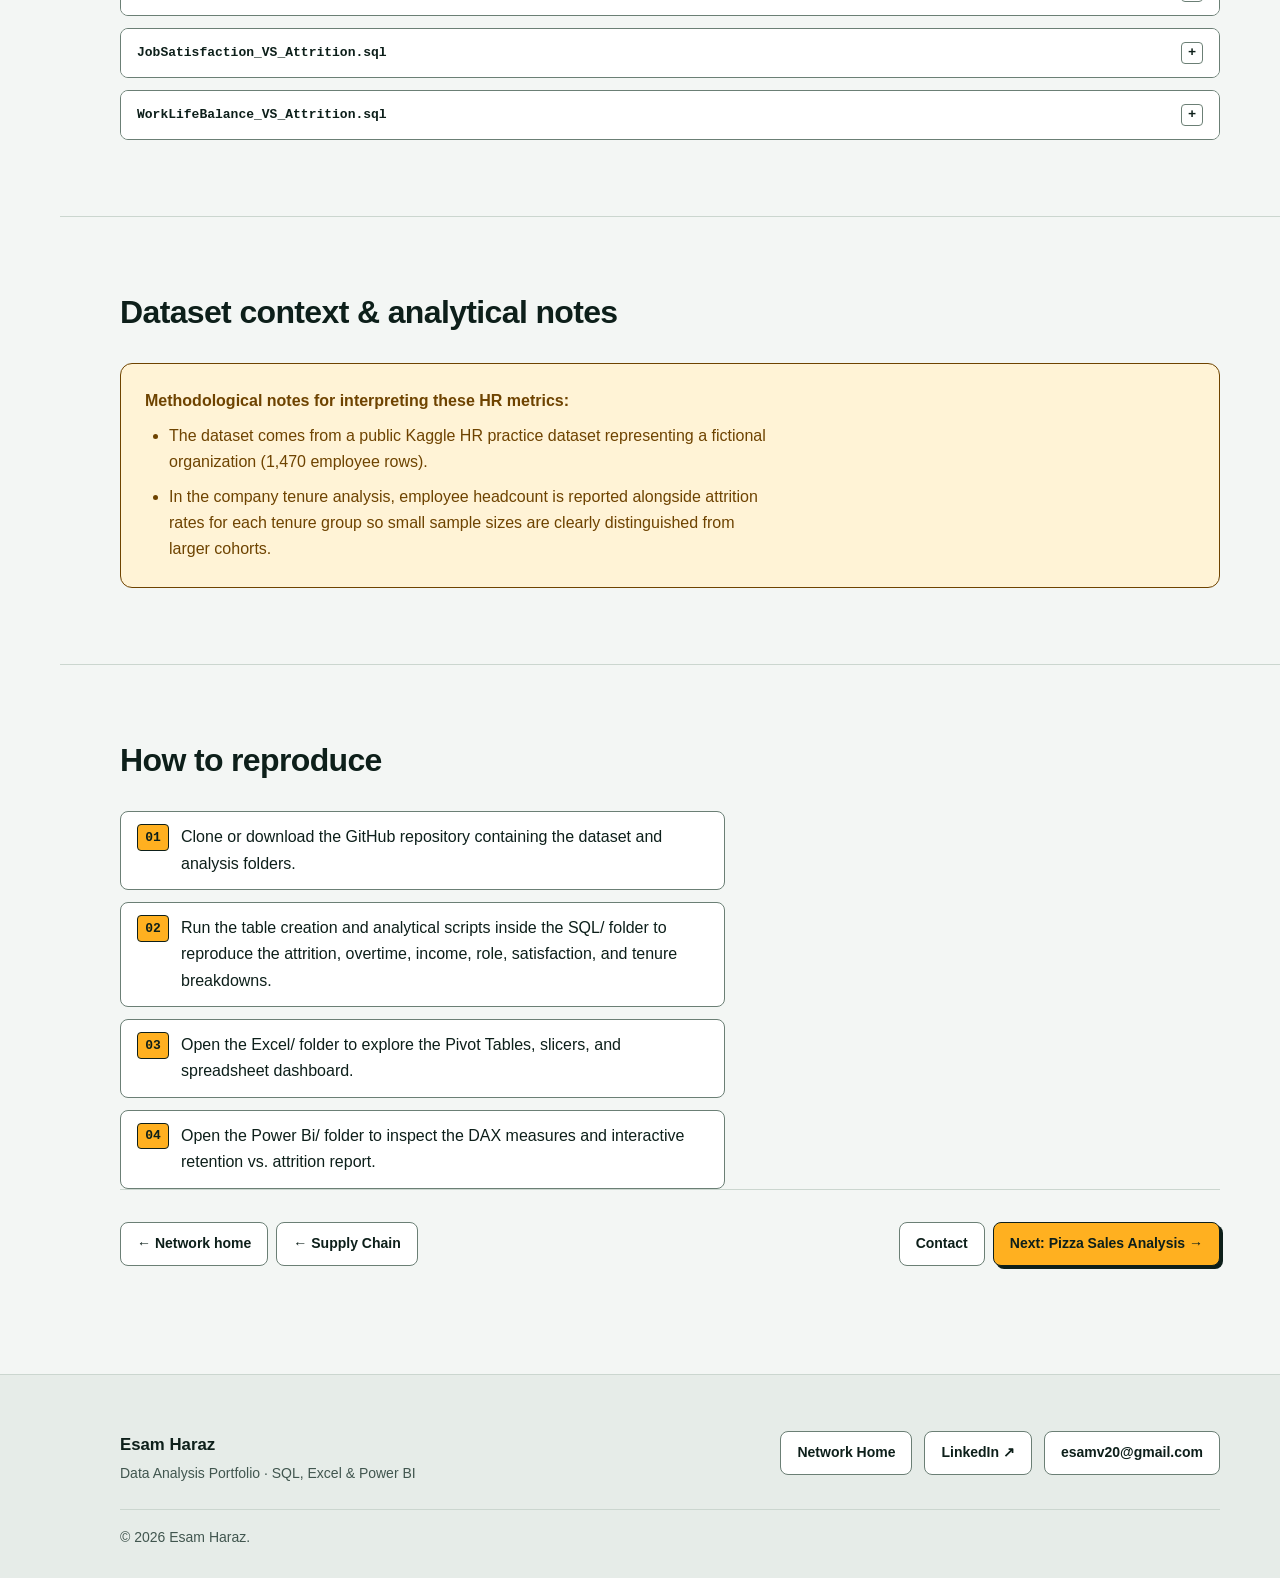
==== commit 836aa472: "Update analysis pipeline steps and progress meters" ====
--- a/assets/projects/hr-attrition/index.html
+++ b/assets/projects/hr-attrition/index.html
@@ -236,7 +236,7 @@
     </section>
 
     <!-- ======================================================================
-         3. ANALYSIS PIPELINE (4 STEPS WITH NUMBERING)
+         3. ANALYSIS PIPELINE (4 CONNECTED NODES WITH PORTS & PROGRESS METERS)
          ====================================================================== -->
     <section class="ds-section" id="sec-pipeline" aria-labelledby="pipe-title">
       <div class="ds-container">
@@ -247,42 +247,111 @@
           </p>
         </div>
 
-        <svg class="ds-connector" data-scroll-fill viewBox="0 0 800 24" preserveAspectRatio="none" style="inline-size: 100%; block-size: 24px; margin-block-end: var(--space-3);" aria-hidden="true">
-          <line class="ds-connector-base" x1="0" y1="12" x2="800" y2="12"></line>
-          <line class="ds-connector-fill" x1="0" y1="12" x2="800" y2="12"></line>
-        </svg>
-
         <div class="ds-pipeline-row">
+          <!-- Step 01 -->
           <div class="ds-pipeline-step">
-            <span class="ds-step-badge">Step 01</span>
-            <h3 style="font-size: var(--text-h3);" data-i18n="pStep1Title">Raw CSV</h3>
-            <p style="font-size: var(--text-sm); color: var(--ink-muted);" data-i18n="pStep1Body">
-              Inspected 1,470 employee records covering demographics, department, job role, monthly income, overtime status, satisfaction, and tenure.
-            </p>
-          </div>
-
+            <span class="ds-port ds-port--out is-connected" aria-hidden="true"></span>
+            <div class="ds-step-top">
+              <span class="ds-step-badge">Step 01</span>
+              <span class="ds-step-pct">25%</span>
+            </div>
+            <div>
+              <h3 style="font-size: var(--text-h3); margin-block-end: var(--space-1);" data-i18n="pStep1Title">Raw CSV</h3>
+              <p style="font-size: var(--text-sm); color: var(--ink-muted);" data-i18n="pStep1Body">
+                Inspected 1,470 employee records covering demographics, department, job role, monthly income, overtime status, satisfaction, and tenure.
+              </p>
+            </div>
+            <div class="ds-step-meter">
+              <div class="ds-progress" aria-hidden="true">
+                <div class="ds-progress-fill" style="--progress: 0.25;"></div>
+              </div>
+            </div>
+          </div>
+
+          <!-- Connector 01 -> 02 -->
+          <div class="ds-pipeline-link" aria-hidden="true">
+            <svg class="ds-connector" data-scroll-fill data-connector-index="0" viewBox="0 0 34 24">
+              <line class="ds-connector-base" x1="0" y1="12" x2="34" y2="12"></line>
+              <line class="ds-connector-fill" x1="0" y1="12" x2="34" y2="12"></line>
+            </svg>
+          </div>
+
+          <!-- Step 02 -->
           <div class="ds-pipeline-step">
-            <span class="ds-step-badge">Step 02</span>
-            <h3 style="font-size: var(--text-h3);" data-i18n="pStep2Title">Excel cleaning</h3>
-            <p style="font-size: var(--text-sm); color: var(--ink-muted);" data-i18n="pStep2Body">
-              Prepared structured Pivot Tables and interactive slicers in Excel to cross-check segment headcounts and attrition breakdowns.
-            </p>
-          </div>
-
+            <span class="ds-port ds-port--in is-connected" aria-hidden="true"></span>
+            <span class="ds-port ds-port--out is-connected" aria-hidden="true"></span>
+            <div class="ds-step-top">
+              <span class="ds-step-badge">Step 02</span>
+              <span class="ds-step-pct">50%</span>
+            </div>
+            <div>
+              <h3 style="font-size: var(--text-h3); margin-block-end: var(--space-1);" data-i18n="pStep2Title">Excel cleaning</h3>
+              <p style="font-size: var(--text-sm); color: var(--ink-muted);" data-i18n="pStep2Body">
+                Prepared structured Pivot Tables and interactive slicers in Excel to cross-check segment headcounts and attrition breakdowns.
+              </p>
+            </div>
+            <div class="ds-step-meter">
+              <div class="ds-progress" aria-hidden="true">
+                <div class="ds-progress-fill" style="--progress: 0.50;"></div>
+              </div>
+            </div>
+          </div>
+
+          <!-- Connector 02 -> 03 -->
+          <div class="ds-pipeline-link" aria-hidden="true">
+            <svg class="ds-connector" data-scroll-fill data-connector-index="1" viewBox="0 0 34 24">
+              <line class="ds-connector-base" x1="0" y1="12" x2="34" y2="12"></line>
+              <line class="ds-connector-fill" x1="0" y1="12" x2="34" y2="12"></line>
+            </svg>
+          </div>
+
+          <!-- Step 03 -->
           <div class="ds-pipeline-step">
-            <span class="ds-step-badge">Step 03</span>
-            <h3 style="font-size: var(--text-h3);" data-i18n="pStep3Title">SQL queries</h3>
-            <p style="font-size: var(--text-sm); color: var(--ink-muted);" data-i18n="pStep3Body">
-              Executed 10 analytical SQL queries measuring overtime impact, role attrition, income gaps, satisfaction levels, and tenure cohorts.
-            </p>
-          </div>
-
+            <span class="ds-port ds-port--in is-connected" aria-hidden="true"></span>
+            <span class="ds-port ds-port--out is-connected" aria-hidden="true"></span>
+            <div class="ds-step-top">
+              <span class="ds-step-badge">Step 03</span>
+              <span class="ds-step-pct">75%</span>
+            </div>
+            <div>
+              <h3 style="font-size: var(--text-h3); margin-block-end: var(--space-1);" data-i18n="pStep3Title">SQL queries</h3>
+              <p style="font-size: var(--text-sm); color: var(--ink-muted);" data-i18n="pStep3Body">
+                Executed 10 analytical SQL queries measuring overtime impact, role attrition, income gaps, satisfaction levels, and tenure cohorts.
+              </p>
+            </div>
+            <div class="ds-step-meter">
+              <div class="ds-progress" aria-hidden="true">
+                <div class="ds-progress-fill" style="--progress: 0.75;"></div>
+              </div>
+            </div>
+          </div>
+
+          <!-- Connector 03 -> 04 -->
+          <div class="ds-pipeline-link" aria-hidden="true">
+            <svg class="ds-connector" data-scroll-fill data-connector-index="2" viewBox="0 0 34 24">
+              <line class="ds-connector-base" x1="0" y1="12" x2="34" y2="12"></line>
+              <line class="ds-connector-fill" x1="0" y1="12" x2="34" y2="12"></line>
+            </svg>
+          </div>
+
+          <!-- Step 04 -->
           <div class="ds-pipeline-step">
-            <span class="ds-step-badge">Step 04</span>
-            <h3 style="font-size: var(--text-h3);" data-i18n="pStep4Title">Power BI dashboard</h3>
-            <p style="font-size: var(--text-sm); color: var(--ink-muted);" data-i18n="pStep4Body">
-              Built core DAX measures (Total Retained, Total Attrition, Retention Rate, Attrition Rate) using a green retention and red attrition theme.
-            </p>
+            <span class="ds-port ds-port--in is-connected" aria-hidden="true"></span>
+            <div class="ds-step-top">
+              <span class="ds-step-badge">Step 04</span>
+              <span class="ds-step-pct">100%</span>
+            </div>
+            <div>
+              <h3 style="font-size: var(--text-h3); margin-block-end: var(--space-1);" data-i18n="pStep4Title">Power BI dashboard</h3>
+              <p style="font-size: var(--text-sm); color: var(--ink-muted);" data-i18n="pStep4Body">
+                Built core DAX measures (Total Retained, Total Attrition, Retention Rate, Attrition Rate) using a green retention and red attrition theme.
+              </p>
+            </div>
+            <div class="ds-step-meter">
+              <div class="ds-progress" aria-hidden="true">
+                <div class="ds-progress-fill" style="--progress: 1;"></div>
+              </div>
+            </div>
           </div>
         </div>
       </div>
@@ -335,16 +404,21 @@
               </div>
             </div>
 
-            <table class="ds-sr-only">
-              <caption>Attrition rate by overtime status</caption>
-              <thead>
-                <tr><th scope="col">Overtime status</th><th scope="col">Attrition rate</th></tr>
-              </thead>
-              <tbody>
-                <tr><td>With overtime</td><td>31%</td></tr>
-                <tr><td>Without overtime</td><td>10%</td></tr>
-              </tbody>
-            </table>
+            <div class="ds-sr-only">
+              <table>
+                <caption data-i18n="srTbl1Cap">Attrition rate by overtime status</caption>
+                <thead>
+                  <tr>
+                    <th scope="col" data-i18n="srTbl1Col1">Overtime status</th>
+                    <th scope="col" data-i18n="srTbl1Col2">Attrition rate</th>
+                  </tr>
+                </thead>
+                <tbody>
+                  <tr><td data-i18n="srOtYes">With overtime</td><td>31%</td></tr>
+                  <tr><td data-i18n="srOtNo">Without overtime</td><td>10%</td></tr>
+                </tbody>
+              </table>
+            </div>
           </article>
 
           <!-- Finding 2: Monthly Income Gap -->
@@ -380,16 +454,21 @@
               </div>
             </div>
 
-            <table class="ds-sr-only">
-              <caption>Average monthly income by attrition status</caption>
-              <thead>
-                <tr><th scope="col">Group</th><th scope="col">Average monthly income</th></tr>
-              </thead>
-              <tbody>
-                <tr><td>Employees who left</td><td>4,787.09</td></tr>
-                <tr><td>Employees who stayed</td><td>6,832.74</td></tr>
-              </tbody>
-            </table>
+            <div class="ds-sr-only">
+              <table>
+                <caption data-i18n="srTbl2Cap">Average monthly income by attrition status</caption>
+                <thead>
+                  <tr>
+                    <th scope="col" data-i18n="srTbl2Col1">Group</th>
+                    <th scope="col" data-i18n="srTbl2Col2">Average monthly income</th>
+                  </tr>
+                </thead>
+                <tbody>
+                  <tr><td data-i18n="srIncLeft">Employees who left</td><td>4,787.09</td></tr>
+                  <tr><td data-i18n="srIncStayed">Employees who stayed</td><td>6,832.74</td></tr>
+                </tbody>
+              </table>
+            </div>
           </article>
 
           <!-- Finding 3: Sales Representative 39.76% & R&D Headcount 961 -->
@@ -713,7 +792,7 @@
         <button type="button" class="ds-btn ds-btn-secondary" id="ds-lightbox-close" data-i18n="closeBtn">Close (Esc)</button>
       </div>
       <div class="ds-lightbox-body">
-        <img id="ds-lightbox-img" src="" alt="">
+        <img id="ds-lightbox-img" alt="">
       </div>
     </div>
   </div>
@@ -779,10 +858,20 @@
         f1Note: "Overtime status produces the sharpest binary split in employee turnover across the dataset.",
         otYes: "With overtime",
         otNo: "Without overtime",
+        srTbl1Cap: "Attrition rate by overtime status",
+        srTbl1Col1: "Overtime status",
+        srTbl1Col2: "Attrition rate",
+        srOtYes: "With overtime",
+        srOtNo: "Without overtime",
         f2Title: "Employees who left earned a substantially lower average monthly income (4,787.09) than employees who stayed (6,832.74).",
         f2Note: "Compared against the overall company average monthly income of 6,502.93 across 1,470 employees.",
         incLeft: "Employees who left (Attrition)",
         incStayed: "Employees who stayed (Retained)",
+        srTbl2Cap: "Average monthly income by attrition status",
+        srTbl2Col1: "Group",
+        srTbl2Col2: "Average monthly income",
+        srIncLeft: "Employees who left",
+        srIncStayed: "Employees who stayed",
         f3Title: "Sales Representative records the highest attrition rate at 39.76% (nearly double the next highest role), while R&D is the largest department (961 employees) without having the highest attrition.",
         f3Callout1: "Attrition rate for Sales Representatives—nearly double the second-highest job role in the organization.",
         f3Callout2: "Employees in Research & Development, making it the largest department by headcount while maintaining lower attrition than Sales.",
@@ -849,10 +938,20 @@
         f1Note: "يمثل العمل الإضافي الفارق الثنائي الأبرز في معدلات التسرب الوظيفي عبر مجموعة البيانات.",
         otYes: "مع عمل إضافي (Overtime)",
         otNo: "بدون عمل إضافي",
+        srTbl1Cap: "معدل التسرب الوظيفي حسب حالة العمل الإضافي",
+        srTbl1Col1: "حالة العمل الإضافي",
+        srTbl1Col2: "معدل التسرب الوظيفي",
+        srOtYes: "مع عمل إضافي",
+        srOtNo: "بدون عمل إضافي",
         f2Title: "حصل الموظفون المغادرون على متوسط دخل شهري أقل بشكل ملحوظ (4,787.09) مقارنة بالموظفين الباقين (6,832.74).",
         f2Note: "مقارنة بمتوسط الدخل الشهري العام البالغ 6,502.93 عبر جميع الموظفين البالغ عددهم 1,470 موظفاً.",
         incLeft: "الموظفون المغادرون (Attrition)",
         incStayed: "الموظفون الباقون (Retained)",
+        srTbl2Cap: "متوسط الدخل الشهري حسب حالة التسرب الوظيفي",
+        srTbl2Col1: "الفئة",
+        srTbl2Col2: "متوسط الدخل الشهري",
+        srIncLeft: "الموظفون المغادرون",
+        srIncStayed: "الموظفون الباقون",
         f3Title: "يسجل دور ممثل المبيعات (Sales Representative) أعلى معدل تسرب وظيفي بنسبة 39.76% (ضعف أعلى دور يليه تقريباً)، بينما يضم قسم البحث والتطوير (R&D) أكبر عدد موظفين (961) دون أن يسجل أعلى تسرب.",
         f3Callout1: "معدل التسرب الوظيفي لفئة Sales Representative، وهو ما يقارب ضعف ثاني أعلى مسمى وظيفي في الشركة.",
         f3Callout2: "عدد الموظفين في قسم Research & Development بصفته القسم الأكبر حجماً مع بقاء معدل تسربه أقل من المبيعات.",
--- a/assets/projects/ds.css
+++ b/assets/projects/ds.css
@@ -141,6 +141,7 @@
   scroll-behavior: smooth;
   scroll-padding-top: calc(var(--header-h) + var(--space-5));
   overflow-x: hidden;
+  max-inline-size: 100%;
 }
 
 body {
@@ -150,6 +151,7 @@
   line-height: 1.65;
   min-height: 100dvh;
   overflow-x: hidden;
+  max-inline-size: 100%;
   -webkit-font-smoothing: antialiased;
 }
 
@@ -219,7 +221,7 @@
   inset-block-start: var(--space-3);
 }
 
-/* Screen-Reader Only Utility (Used for Accessible Chart Data Tables) */
+/* Screen-Reader Only Utility (Used to wrap Accessible Chart Data Tables) */
 .ds-sr-only {
   position: absolute;
   inline-size: 1px;
@@ -228,6 +230,7 @@
   margin: -1px;
   overflow: hidden;
   clip: rect(0, 0, 0, 0);
+  clip-path: inset(50%);
   white-space: nowrap;
   border: 0;
 }
@@ -601,6 +604,7 @@
   background-color: var(--bg-surface);
   border: 2px solid var(--rule-strong);
   z-index: 3;
+  transition: background-color 180ms ease, border-color 180ms ease;
 }
 
 .ds-port.is-connected {
@@ -937,8 +941,9 @@
     grid-template-columns: 1fr 1.05fr 1fr;
     grid-template-rows: auto auto;
     align-items: center;
-    gap: var(--space-6);
-    padding-block: var(--space-5);
+    column-gap: clamp(3.25rem, 6vw, 5.5rem);
+    row-gap: clamp(3.5rem, 6vw, 5.25rem);
+    padding-block: var(--space-6);
   }
 
   .ds-spider-svg {
@@ -947,15 +952,16 @@
     inset: 0;
     inline-size: 100%;
     block-size: 100%;
-    z-index: 1;
+    z-index: 3;
     pointer-events: none;
   }
 
   .ds-spider-ring {
     fill: none;
-    stroke: var(--rule);
-    stroke-width: 1;
-    stroke-dasharray: 4 4;
+    stroke: var(--rule-strong);
+    stroke-width: 1.35;
+    stroke-dasharray: 5 5;
+    opacity: 0.72;
   }
 
   .ds-spider-edge-base {
@@ -980,6 +986,17 @@
     transition-timing-function: var(--motion-fill-ease);
   }
 
+  .ds-spider-port {
+    fill: var(--bg-surface);
+    stroke: var(--ink);
+    stroke-width: 2;
+    transition: fill 180ms ease;
+  }
+
+  .ds-spider-port.is-active {
+    fill: var(--site-accent);
+  }
+
   .ds-spider-center {
     grid-column: 2;
     grid-row: 1;
@@ -1007,7 +1024,7 @@
 }
 
 /* ----------------------------------------------------------------------------
-   9. WHAT I DO & 4-STEP HOW I WORK PIPELINE
+   9. WHAT I DO & 4-STEP CONNECTED PIPELINE WITH PORTS & STEP INDICATORS
    ---------------------------------------------------------------------------- */
 .ds-services-grid {
   display: grid;
@@ -1018,25 +1035,116 @@
 .ds-pipeline-row {
   display: grid;
   grid-template-columns: 1fr;
-  gap: var(--space-3);
-}
-
-@media (min-width: 860px) {
+  align-items: stretch;
+  gap: 0;
+}
+
+.ds-pipeline-link {
+  display: flex;
+  align-items: center;
+  justify-content: center;
+  inline-size: 100%;
+  block-size: 34px;
+  position: relative;
+  z-index: 2;
+}
+
+.ds-pipeline-link .ds-connector {
+  inline-size: 34px;
+  block-size: 24px;
+  transform: rotate(90deg);
+  overflow: visible;
+}
+
+@media (min-width: 960px) {
   .ds-pipeline-row {
-    grid-template-columns: repeat(4, 1fr);
-    gap: var(--space-4);
+    grid-template-columns: 1fr 34px 1fr 34px 1fr 34px 1fr;
+    align-items: stretch;
+  }
+
+  .ds-pipeline-link {
+    inline-size: 34px;
+    block-size: auto;
+    align-self: center;
+  }
+
+  .ds-pipeline-link .ds-connector {
+    transform: none;
+  }
+
+  [dir="rtl"] .ds-pipeline-link .ds-connector {
+    transform: scaleX(-1);
   }
 }
 
 .ds-pipeline-step {
   background-color: var(--bg-surface);
-  border: 1px solid var(--rule-strong);
+  border: 1.5px solid var(--rule-strong);
   border-radius: var(--radius-lg);
   padding: var(--space-4);
   display: flex;
   flex-direction: column;
+  justify-content: space-between;
+  gap: var(--space-3);
+  position: relative;
+  transition: border-color 180ms ease;
+}
+
+.ds-pipeline-step:hover,
+.ds-pipeline-step:focus-within {
+  border-color: var(--ink);
+}
+
+/* Step Node Ports (Top/Bottom on Mobile, Start/End on Desktop) */
+.ds-port--in {
+  inset-block-start: -5px;
+  inset-inline-start: 50%;
+  transform: translateX(-50%);
+}
+
+[dir="rtl"] .ds-port--in {
+  transform: translateX(50%);
+}
+
+.ds-port--out {
+  inset-block-end: -5px;
+  inset-inline-start: 50%;
+  transform: translateX(-50%);
+}
+
+[dir="rtl"] .ds-port--out {
+  transform: translateX(50%);
+}
+
+@media (min-width: 960px) {
+  .ds-port--in {
+    inset-block-start: 50%;
+    inset-inline-start: -5px;
+    transform: translateY(-50%);
+  }
+
+  [dir="rtl"] .ds-port--in {
+    transform: translateY(-50%);
+  }
+
+  .ds-port--out {
+    inset-block-start: 50%;
+    inset-block-end: auto;
+    inset-inline-start: auto;
+    inset-inline-end: -5px;
+    transform: translateY(-50%);
+  }
+
+  [dir="rtl"] .ds-port--out {
+    transform: translateY(-50%);
+  }
+}
+
+.ds-step-top {
+  display: flex;
+  align-items: center;
+  justify-content: space-between;
   gap: var(--space-2);
-  position: relative;
 }
 
 .ds-step-badge {
@@ -1052,6 +1160,22 @@
   font-weight: 700;
 }
 
+.ds-step-pct {
+  font-family: var(--font-mono);
+  font-size: 0.75rem;
+  font-weight: 600;
+  color: var(--ink-muted);
+}
+
+.ds-step-meter {
+  margin-block-start: auto;
+  padding-block-start: var(--space-2);
+}
+
+.ds-step-meter .ds-progress {
+  block-size: 8px;
+}
+
 /* ----------------------------------------------------------------------------
    10. CASE STUDY: KPI STRIP, HORIZONTAL BAR CHARTS & CALLOUTS
    ---------------------------------------------------------------------------- */
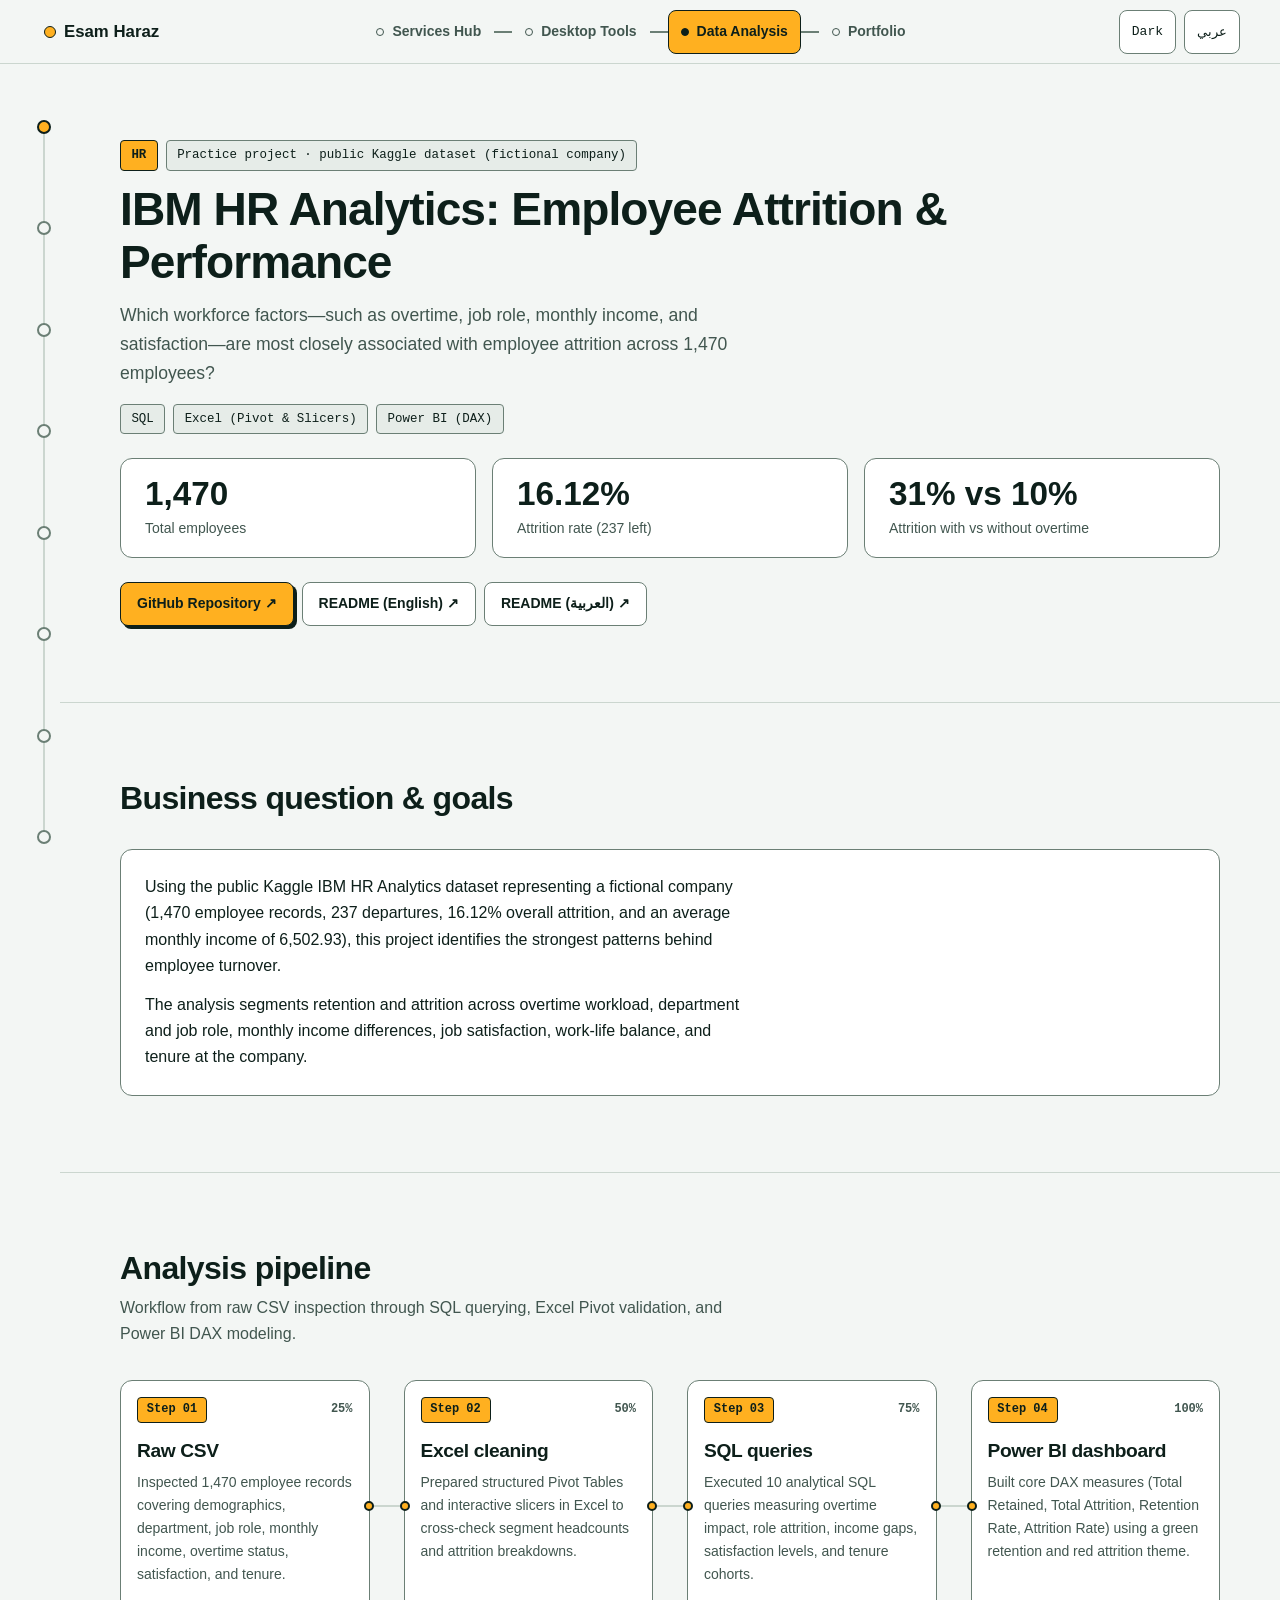
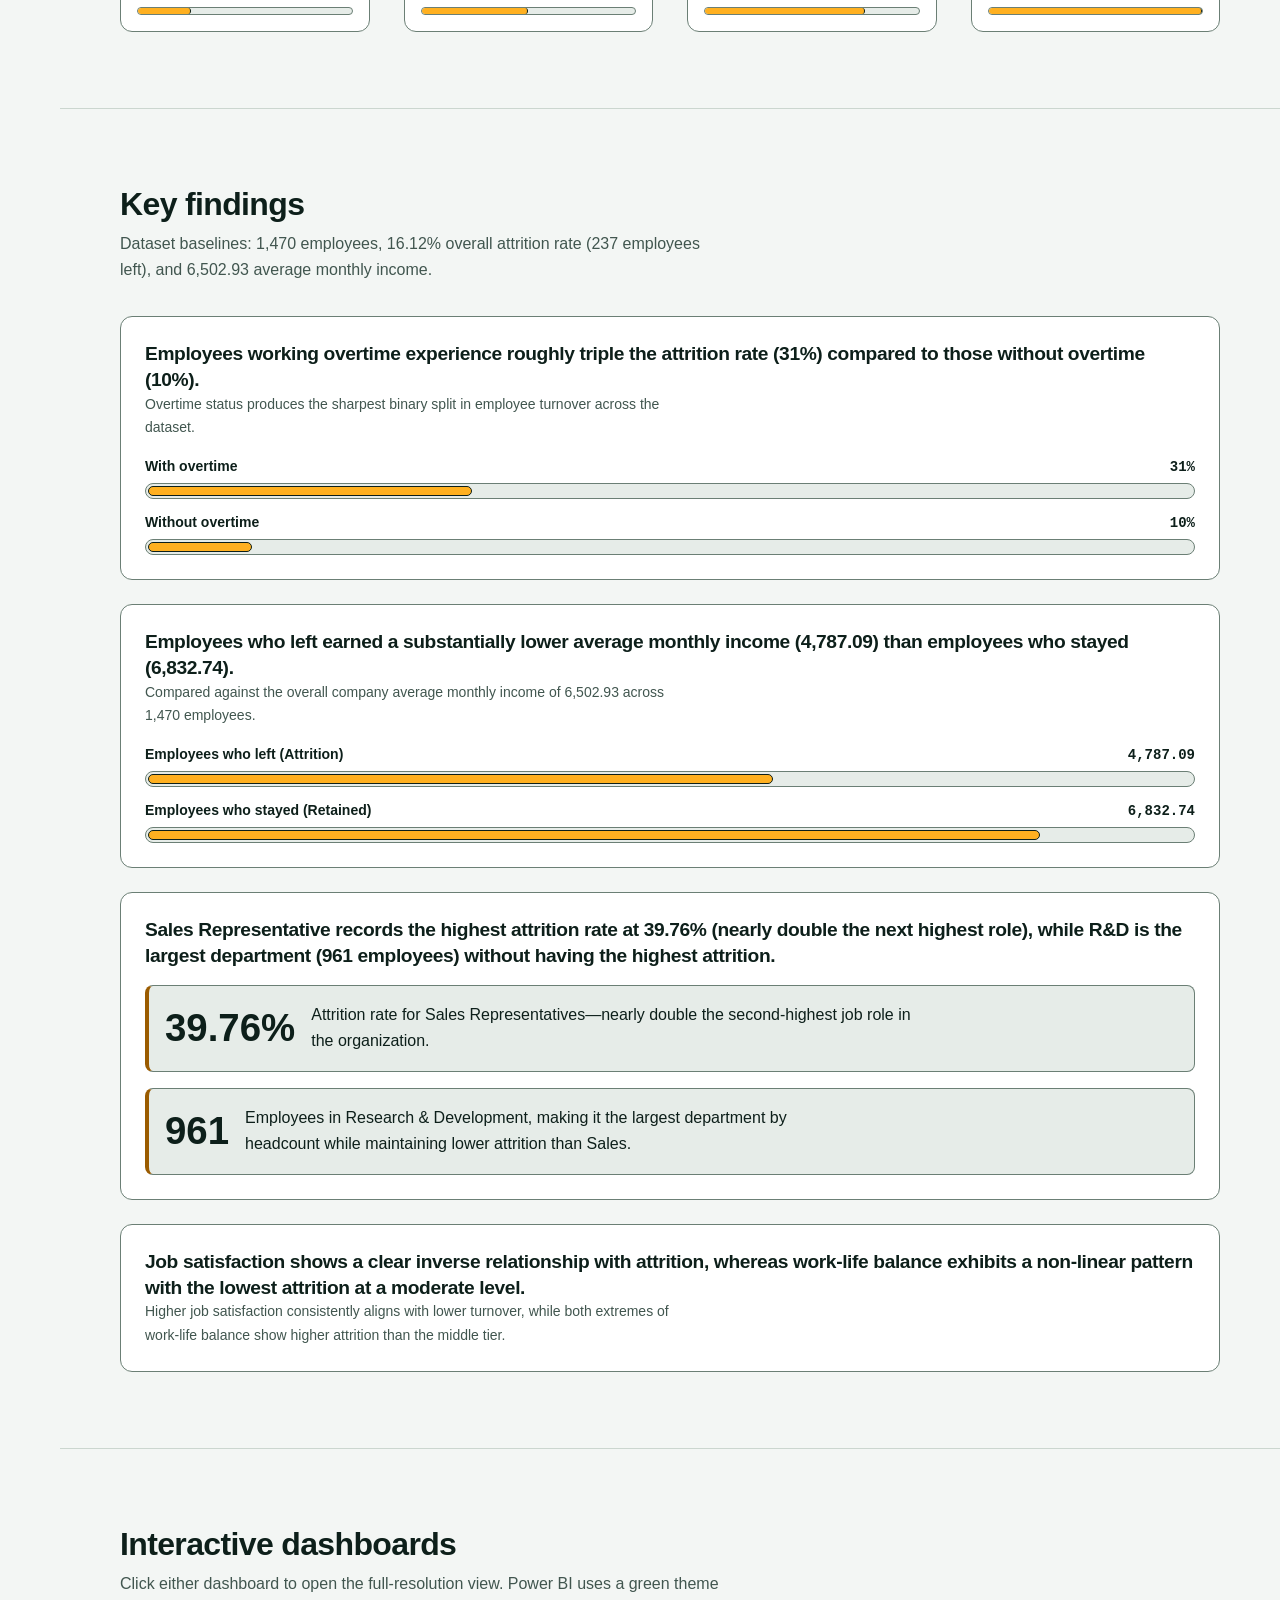
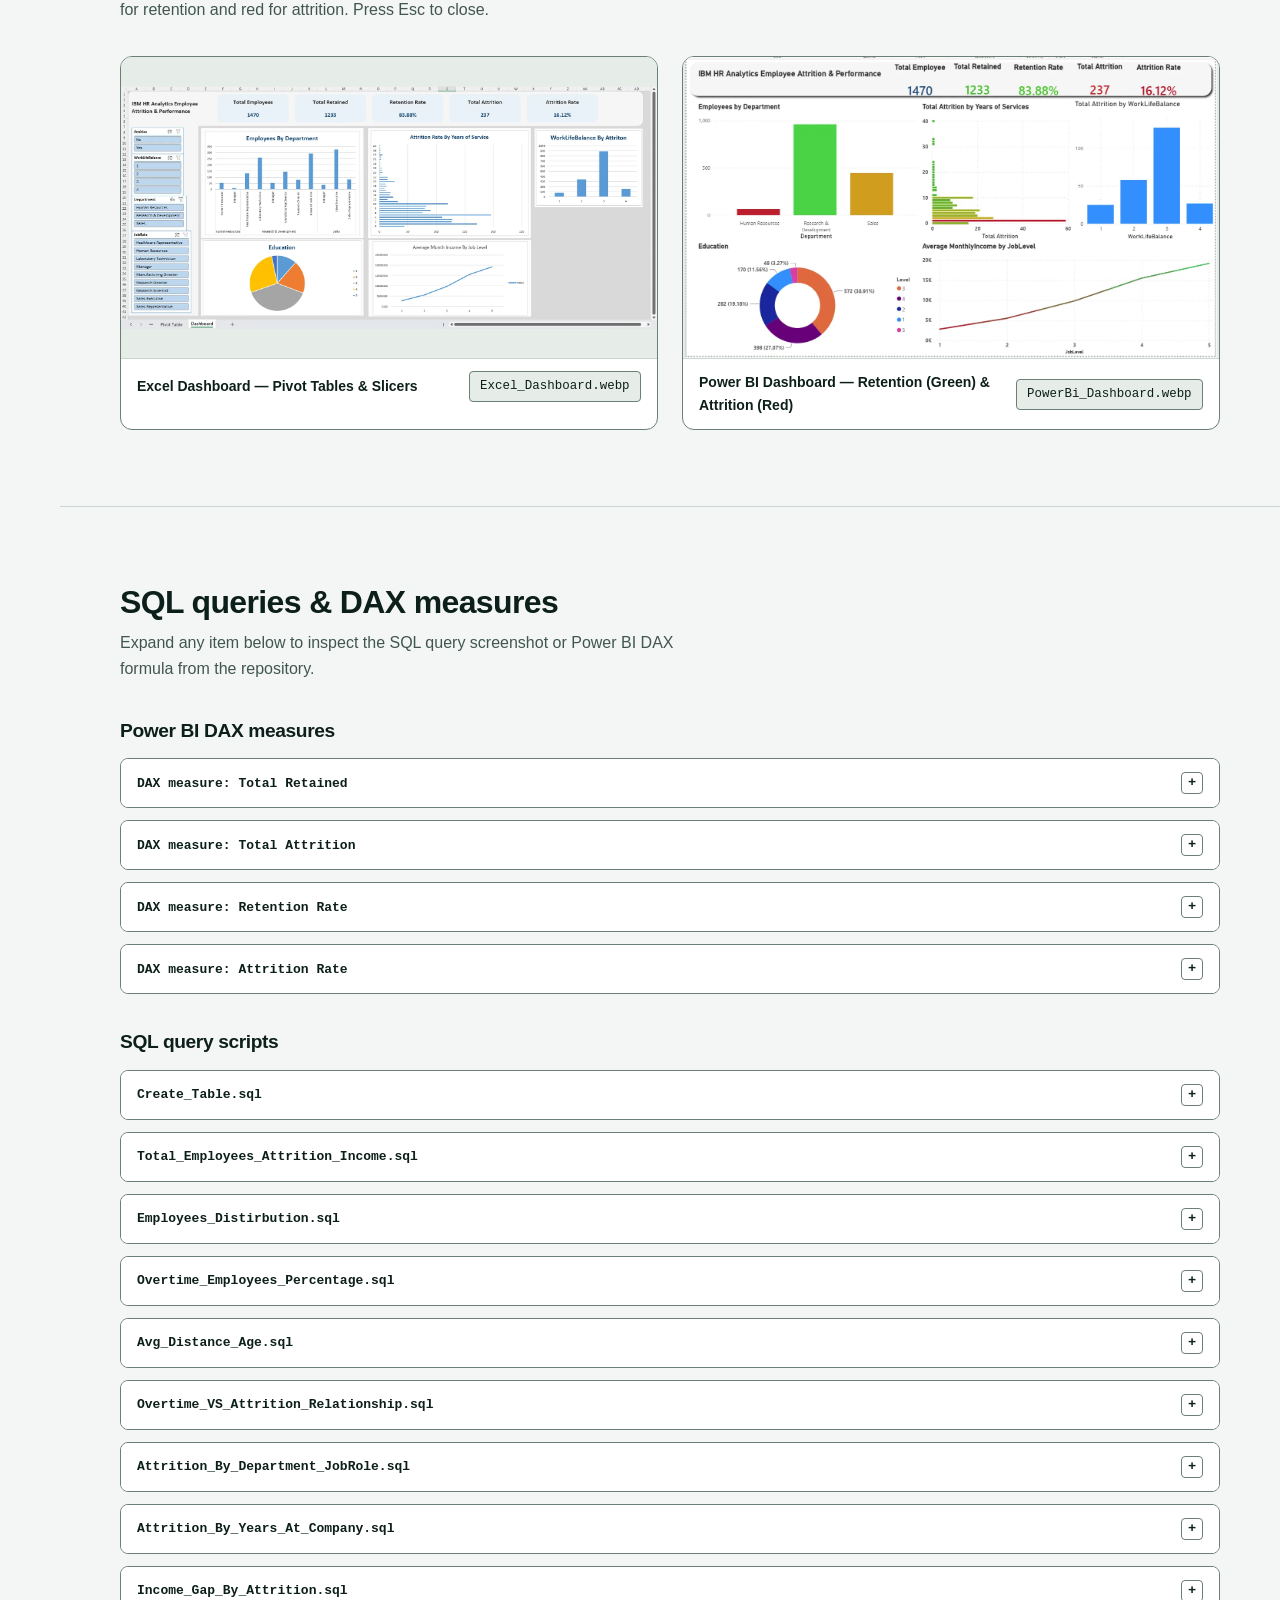
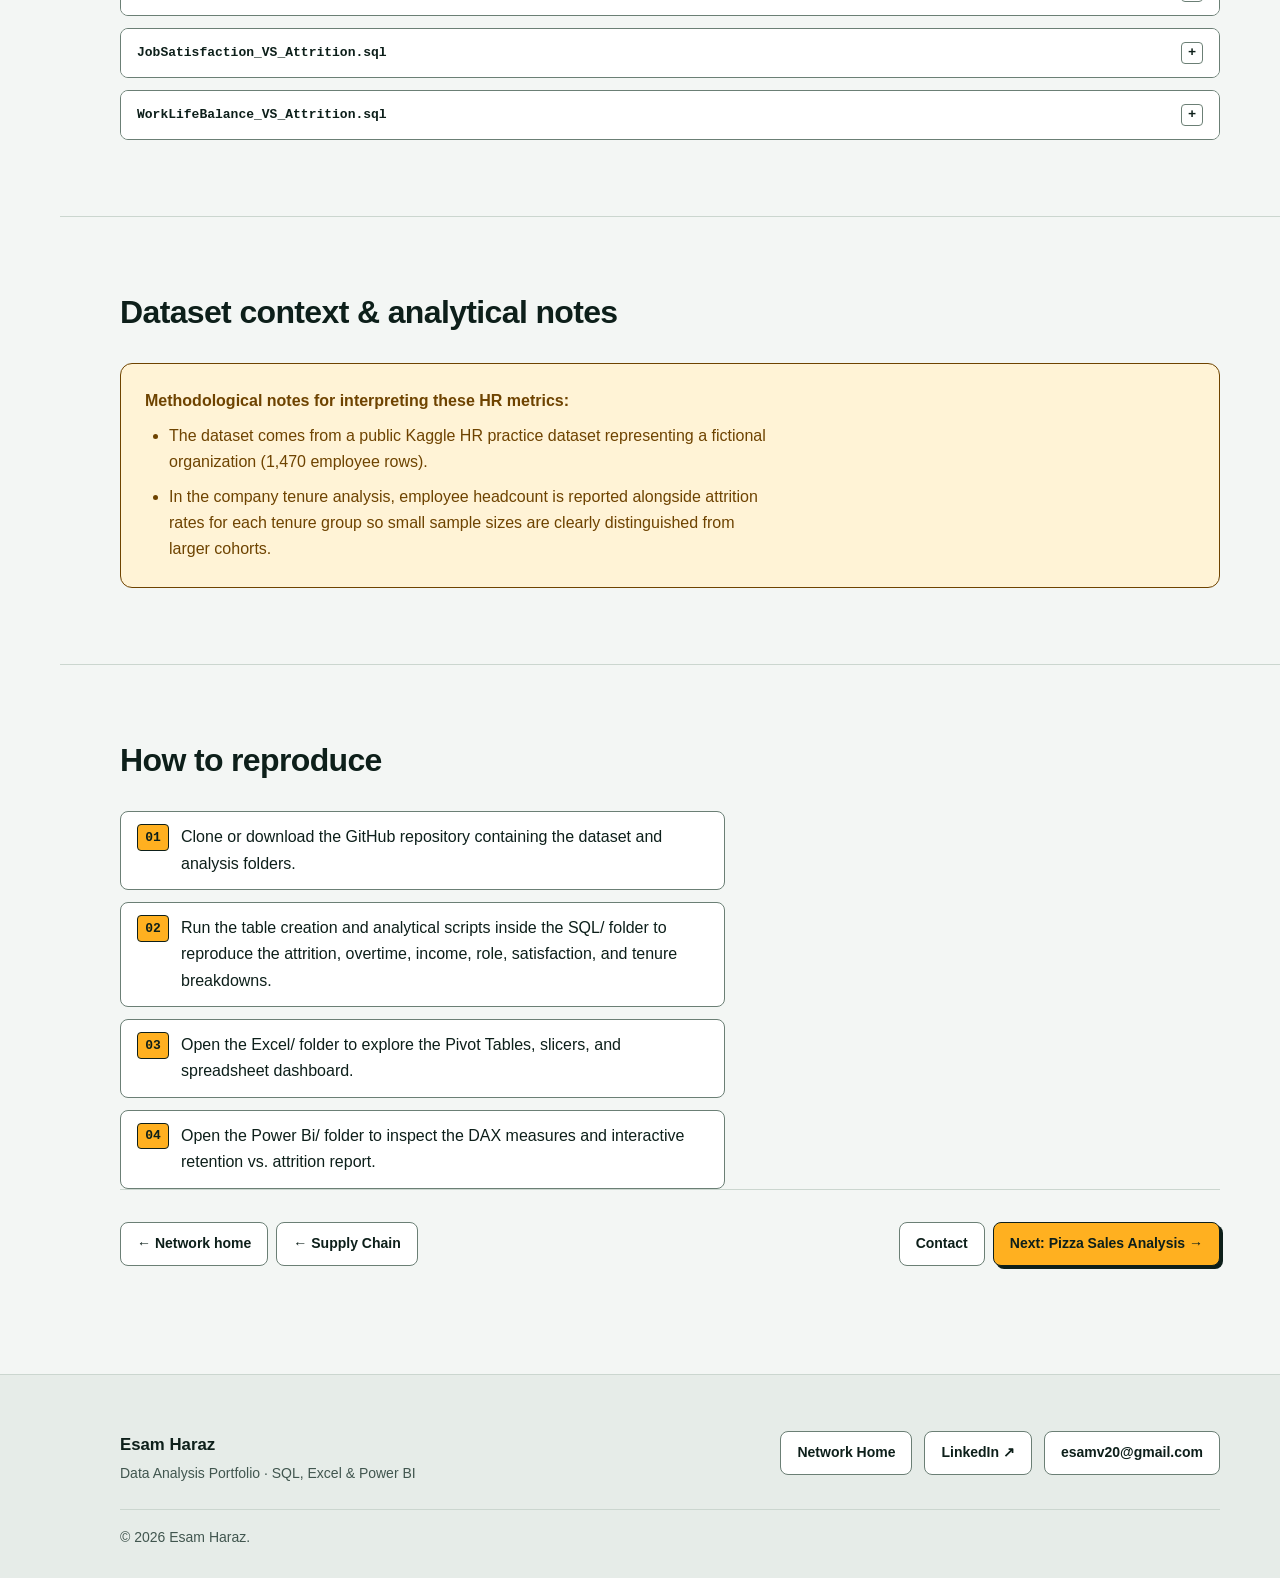
==== commit bd5a6bb1: "Update links and labels in index.html" ====
--- a/assets/projects/hr-attrition/index.html
+++ b/assets/projects/hr-attrition/index.html
@@ -10,12 +10,12 @@
       baseUrl: "https://esam-haraz.github.io/Data-Analysis/",
       currentSiteId: "data",
       sitesGraph: [
-        { id: "hub", labelEn: "Services Hub", labelAr: "المركز الرئيسي", url: "https://esam-haraz.github.io/hub/" },
-        { id: "autodeploy", labelEn: "AutoDeploy", labelAr: "AutoDeploy", url: "https://esam-haraz.github.io/AutoDeploy/" },
-        { id: "data", labelEn: "Data Analysis", labelAr: "تحليل البيانات", url: "../../../" },
-        { id: "portfolio", labelEn: "Portfolio", labelAr: "معرض الأعمال", url: "https://esam-haraz.github.io/portfolio/" }
+        { id: "hub",           labelEn: "Services Hub",  labelAr: "المركز الرئيسي",   url: "https://esam-haraz.github.io/hub/" },
+        { id: "desktop-tools", labelEn: "Desktop Tools", labelAr: "أدوات سطح المكتب", url: "https://esam-haraz.github.io/Desktop-Tools/" },
+        { id: "data",          labelEn: "Data Analysis", labelAr: "تحليل البيانات",   url: "../../../" },
+        { id: "portfolio",     labelEn: "Portfolio",     labelAr: "معرض الأعمال",     url: "https://esam-haraz.github.io/portfolio/" }
       ],
-      hubContactUrl: "mailto:esamv20@gmail.com",
+      hubContactUrl: "https://esam-haraz.github.io/hub/#contact",
       email: "esamv20@gmail.com",
       linkedinUrl: "https://www.linkedin.com/in/esam-haraz-459925402"
     };
@@ -94,9 +94,9 @@
         <span>Services Hub</span>
       </a>
       <span class="ds-mini-edge" aria-hidden="true"></span>
-      <a href="https://esam-haraz.github.io/AutoDeploy/" class="ds-mini-node">
+      <a href="https://esam-haraz.github.io/Desktop-Tools/" class="ds-mini-node">
         <span class="ds-mini-dot" aria-hidden="true"></span>
-        <span>AutoDeploy</span>
+        <span>Desktop Tools</span>
       </a>
       <span class="ds-mini-edge" aria-hidden="true"></span>
       <a href="../../../" class="ds-mini-node is-current" aria-current="page">
@@ -120,7 +120,7 @@
       </button>
       <div class="ds-nav-dropdown-menu" id="ds-nav-dropdown-menu" role="menu">
         <a href="https://esam-haraz.github.io/hub/" role="menuitem">Services Hub ↗</a>
-        <a href="https://esam-haraz.github.io/AutoDeploy/" role="menuitem">AutoDeploy ↗</a>
+        <a href="https://esam-haraz.github.io/Desktop-Tools/" role="menuitem">Desktop Tools ↗</a>
         <a href="../../../" class="is-current" aria-current="page" role="menuitem">Data Analysis ●</a>
         <a href="https://esam-haraz.github.io/portfolio/" role="menuitem">Portfolio ↗</a>
       </div>
@@ -141,7 +141,7 @@
     <div class="ds-top-progress-fill"></div>
   </div>
 
-  <!-- Desktop Vertical Pipeline Rail (No Decorative Numbers) -->
+  <!-- Desktop Vertical Pipeline Rail -->
   <nav class="ds-rail" aria-label="Case study sections">
     <div class="ds-rail-track" aria-hidden="true">
       <div class="ds-rail-fill"></div>
@@ -236,7 +236,7 @@
     </section>
 
     <!-- ======================================================================
-         3. ANALYSIS PIPELINE (4 CONNECTED NODES WITH PORTS & PROGRESS METERS)
+         3. ANALYSIS PIPELINE
          ====================================================================== -->
     <section class="ds-section" id="sec-pipeline" aria-labelledby="pipe-title">
       <div class="ds-container">
@@ -358,7 +358,7 @@
     </section>
 
     <!-- ======================================================================
-         4. FINDINGS (ZERO-BASELINE HORIZONTAL BARS & SINGLE-NUMBER CALLOUTS)
+         4. FINDINGS
          ====================================================================== -->
     <section class="ds-section" id="sec-findings" aria-labelledby="find-title">
       <div class="ds-container">
@@ -371,7 +371,7 @@
 
         <div class="ds-findings-list">
 
-          <!-- Finding 1: Overtime vs Attrition -->
+          <!-- Finding 1 -->
           <article class="ds-finding-card">
             <div>
               <h3 class="ds-finding-title" data-i18n="f1Title">
@@ -421,7 +421,7 @@
             </div>
           </article>
 
-          <!-- Finding 2: Monthly Income Gap -->
+          <!-- Finding 2 -->
           <article class="ds-finding-card">
             <div>
               <h3 class="ds-finding-title" data-i18n="f2Title">
@@ -471,7 +471,7 @@
             </div>
           </article>
 
-          <!-- Finding 3: Sales Representative 39.76% & R&D Headcount 961 -->
+          <!-- Finding 3 -->
           <article class="ds-finding-card">
             <div>
               <h3 class="ds-finding-title" data-i18n="f3Title">
@@ -494,7 +494,7 @@
             </div>
           </article>
 
-          <!-- Finding 4: Job Satisfaction & Work-Life Balance Patterns -->
+          <!-- Finding 4 -->
           <article class="ds-finding-card">
             <div>
               <h3 class="ds-finding-title" data-i18n="f4Title">
@@ -511,7 +511,7 @@
     </section>
 
     <!-- ======================================================================
-         5. DASHBOARD SCREENSHOTS WITH KEYBOARD LIGHTBOX
+         5. DASHBOARD SCREENSHOTS
          ====================================================================== -->
     <section class="ds-section" id="sec-dashboards" aria-labelledby="dash-title">
       <div class="ds-container">
@@ -559,7 +559,7 @@
     </section>
 
     <!-- ======================================================================
-         6. SQL QUERIES (.sql FILENAMES) & DAX MEASURES (NO FILENAMES)
+         6. SQL QUERIES & DAX MEASURES
          ====================================================================== -->
     <section class="ds-section" id="sec-sql" aria-labelledby="sql-title">
       <div class="ds-container">
@@ -754,7 +754,7 @@
     </section>
 
     <!-- ======================================================================
-         8. HOW TO REPRODUCE (FOLDER NAMES & GENERAL STEPS ONLY)
+         8. HOW TO REPRODUCE
          ====================================================================== -->
     <section class="ds-section" id="sec-reproduce" aria-labelledby="repro-title">
       <div class="ds-container">
@@ -776,7 +776,7 @@
             <a href="../supply-chain/" class="ds-btn ds-btn-secondary" data-i18n="navPrev">← Supply Chain</a>
           </div>
           <div class="ds-chips-row">
-            <a href="mailto:esamv20@gmail.com" class="ds-btn ds-btn-secondary" data-contact-cta data-i18n="navContact">Contact</a>
+            <a href="https://esam-haraz.github.io/hub/#contact" class="ds-btn ds-btn-secondary" data-contact-cta data-i18n="navContact">Contact</a>
             <a href="../pizza-sales/" class="ds-btn ds-btn-primary" data-i18n="navNext">Next: Pizza Sales Analysis →</a>
           </div>
         </nav>
@@ -810,7 +810,7 @@
         <div class="ds-footer-links">
           <a href="../../../" class="ds-btn ds-btn-secondary" data-i18n="navHome">Network Home</a>
           <a href="https://www.linkedin.com/in/esam-haraz-459925402" target="_blank" rel="noopener noreferrer" class="ds-btn ds-btn-secondary">LinkedIn ↗</a>
-          <a href="mailto:esamv20@gmail.com" class="ds-btn ds-btn-secondary" data-contact-cta>esamv20@gmail.com</a>
+          <a href="https://esam-haraz.github.io/hub/#contact" class="ds-btn ds-btn-secondary" data-contact-cta>esamv20@gmail.com</a>
         </div>
       </div>
 
@@ -821,7 +821,7 @@
   </footer>
 
   <!-- ==========================================================================
-       BILINGUAL DICTIONARY (EN & AR) — CONSOLIDATED FOR EASY REVIEW
+       BILINGUAL DICTIONARY (EN & AR)
        ========================================================================== -->
   <script>
     window.PAGE_I18N = {
